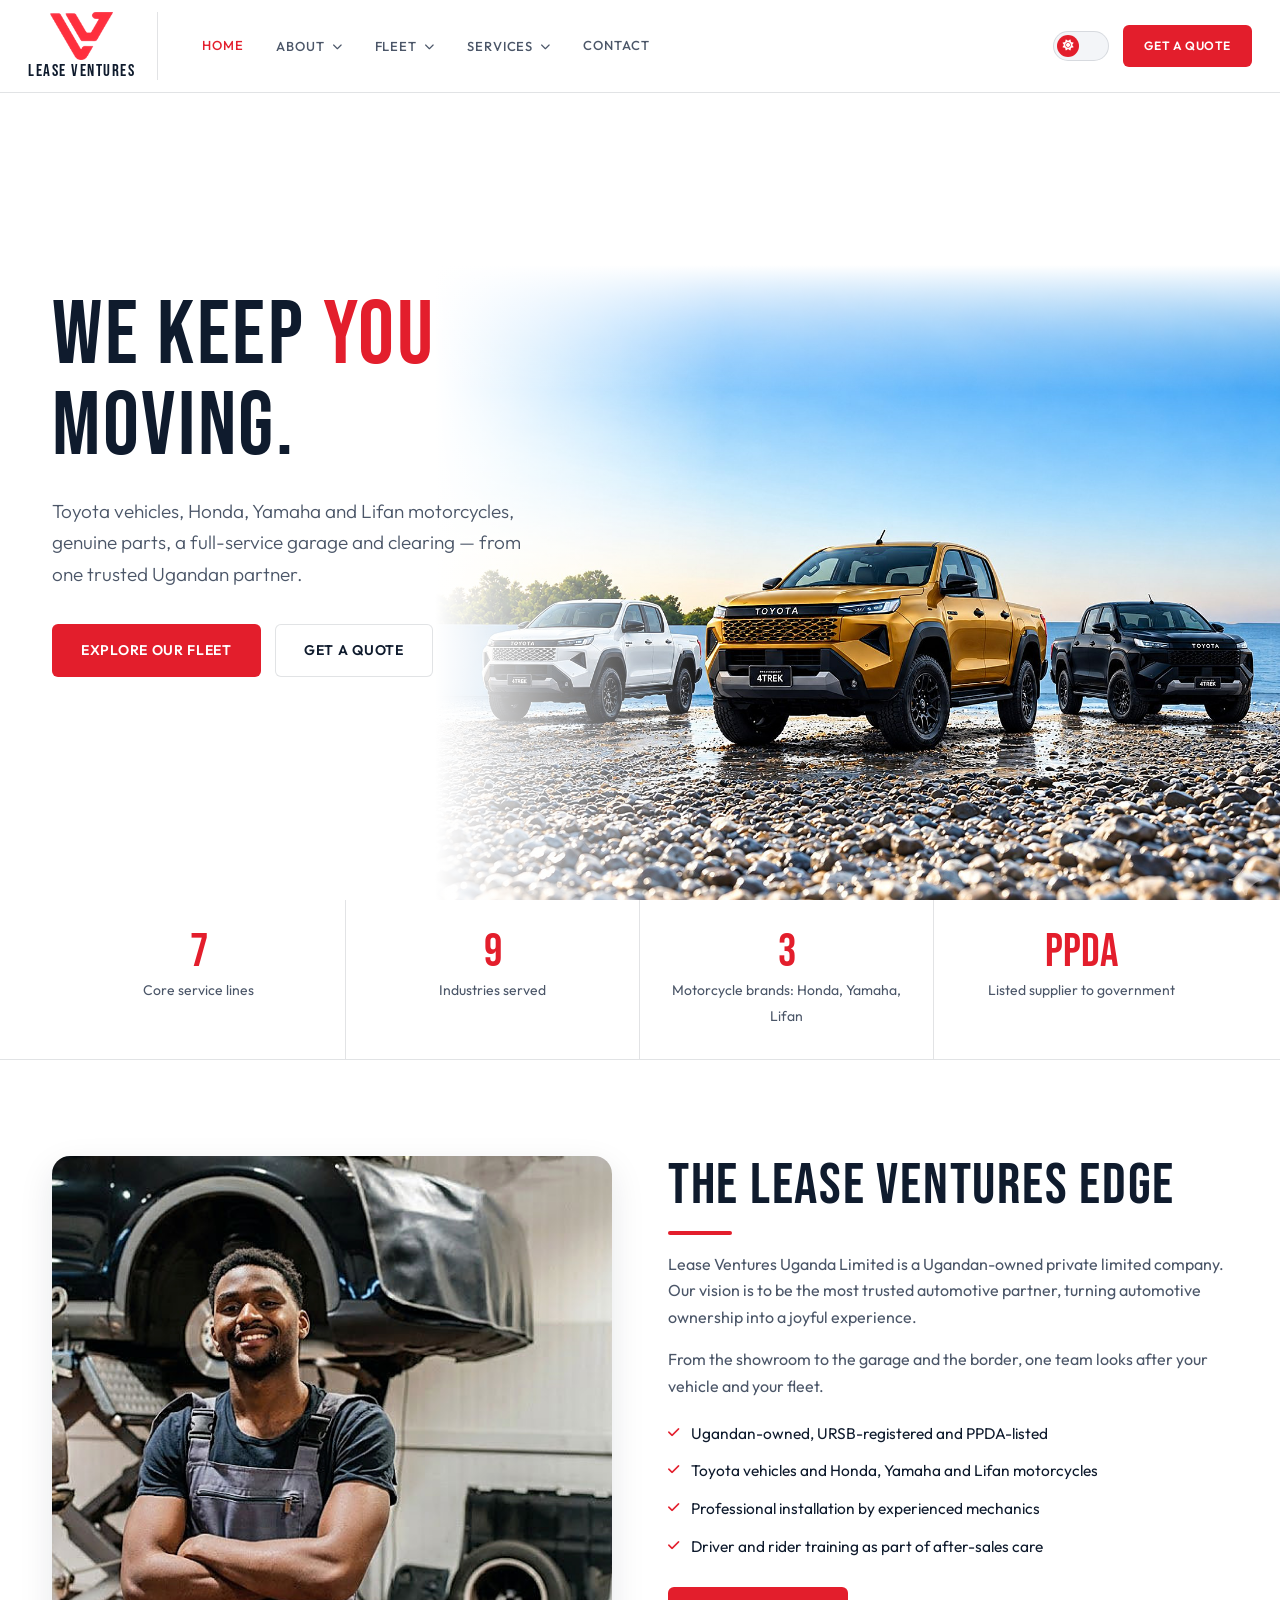
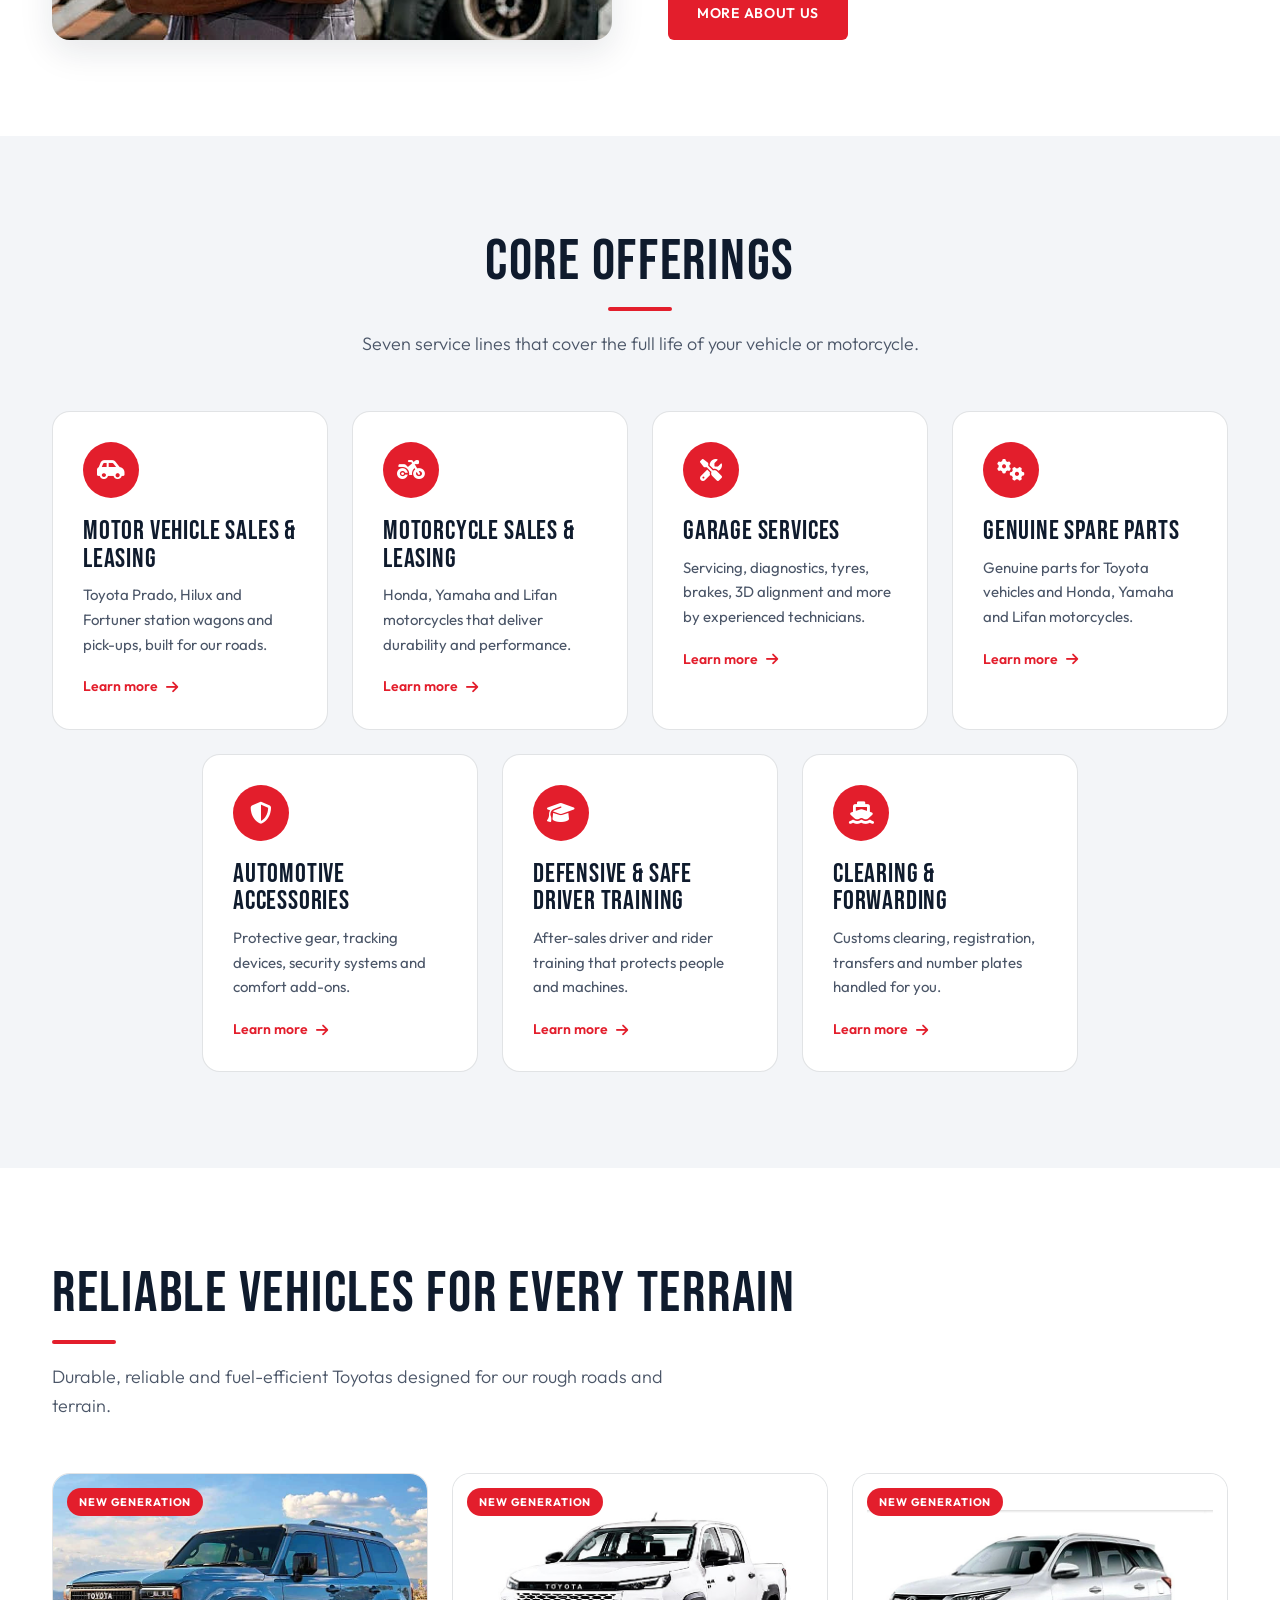
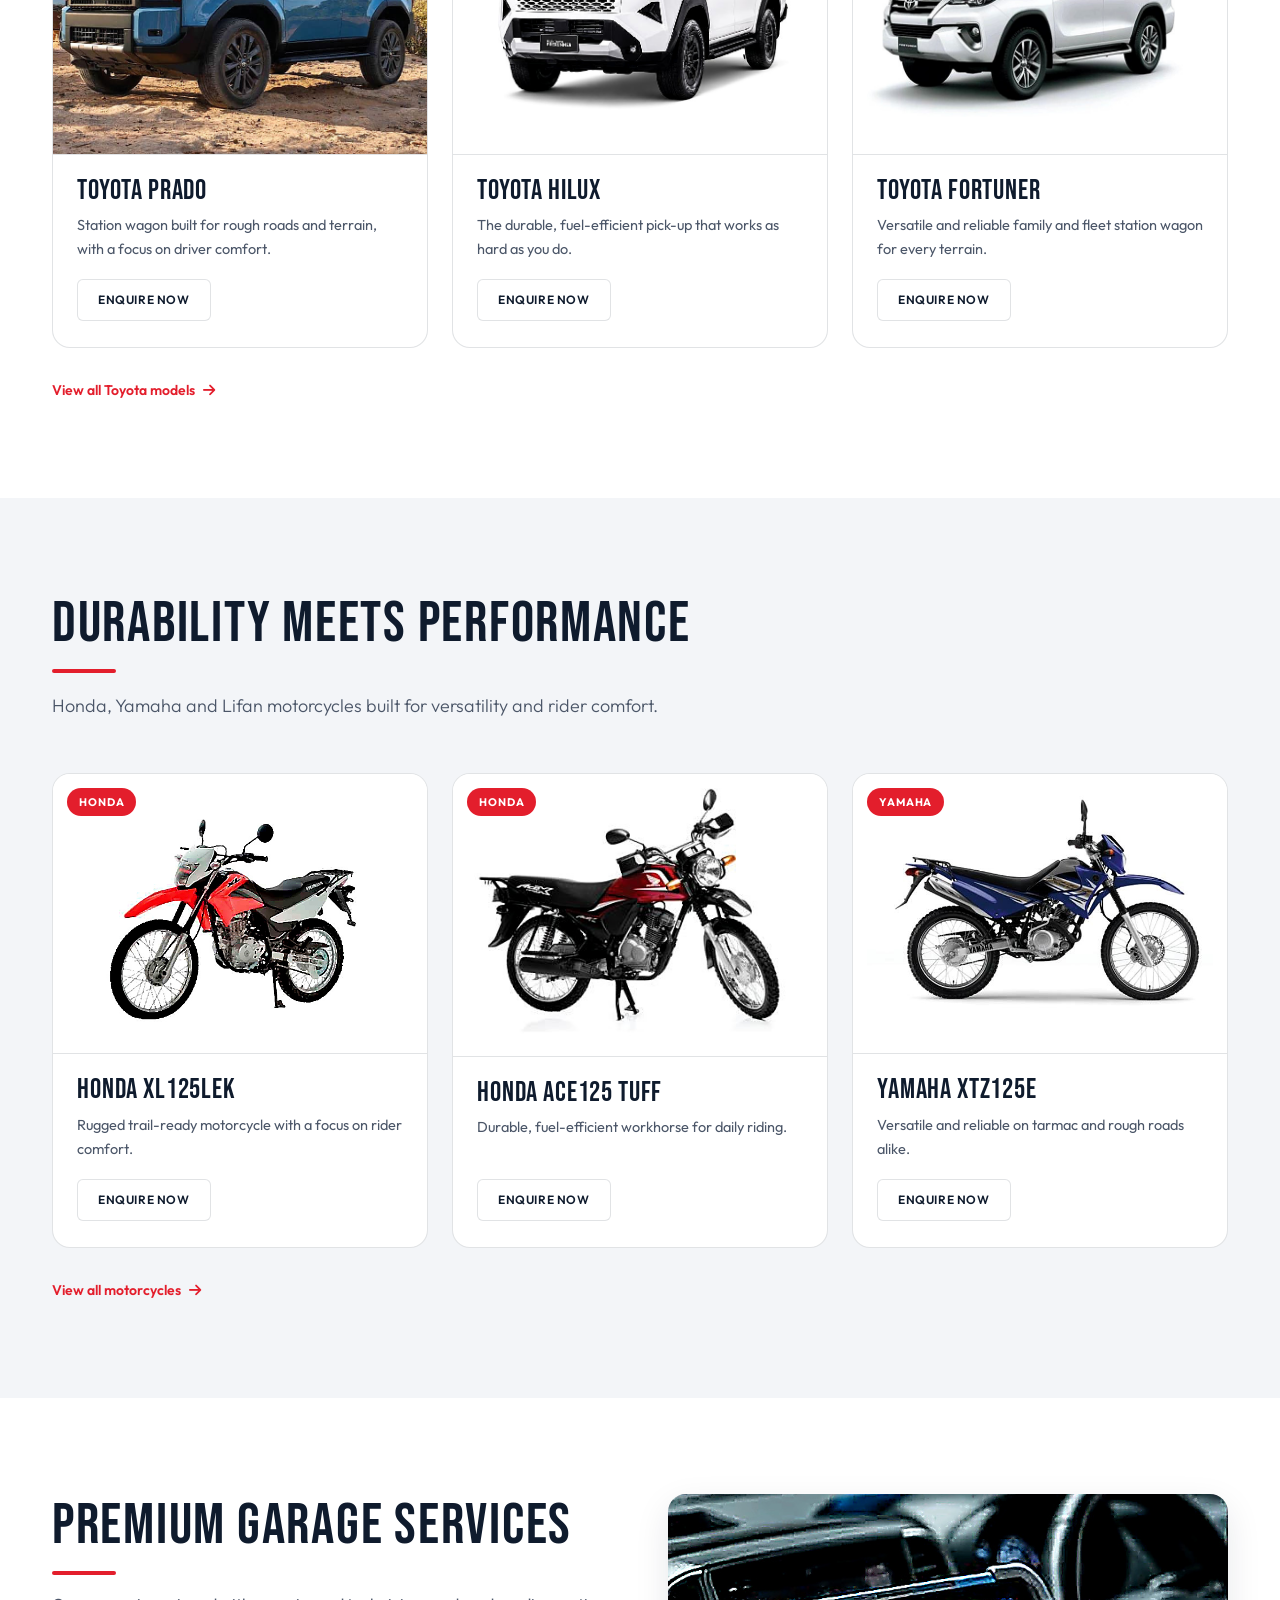
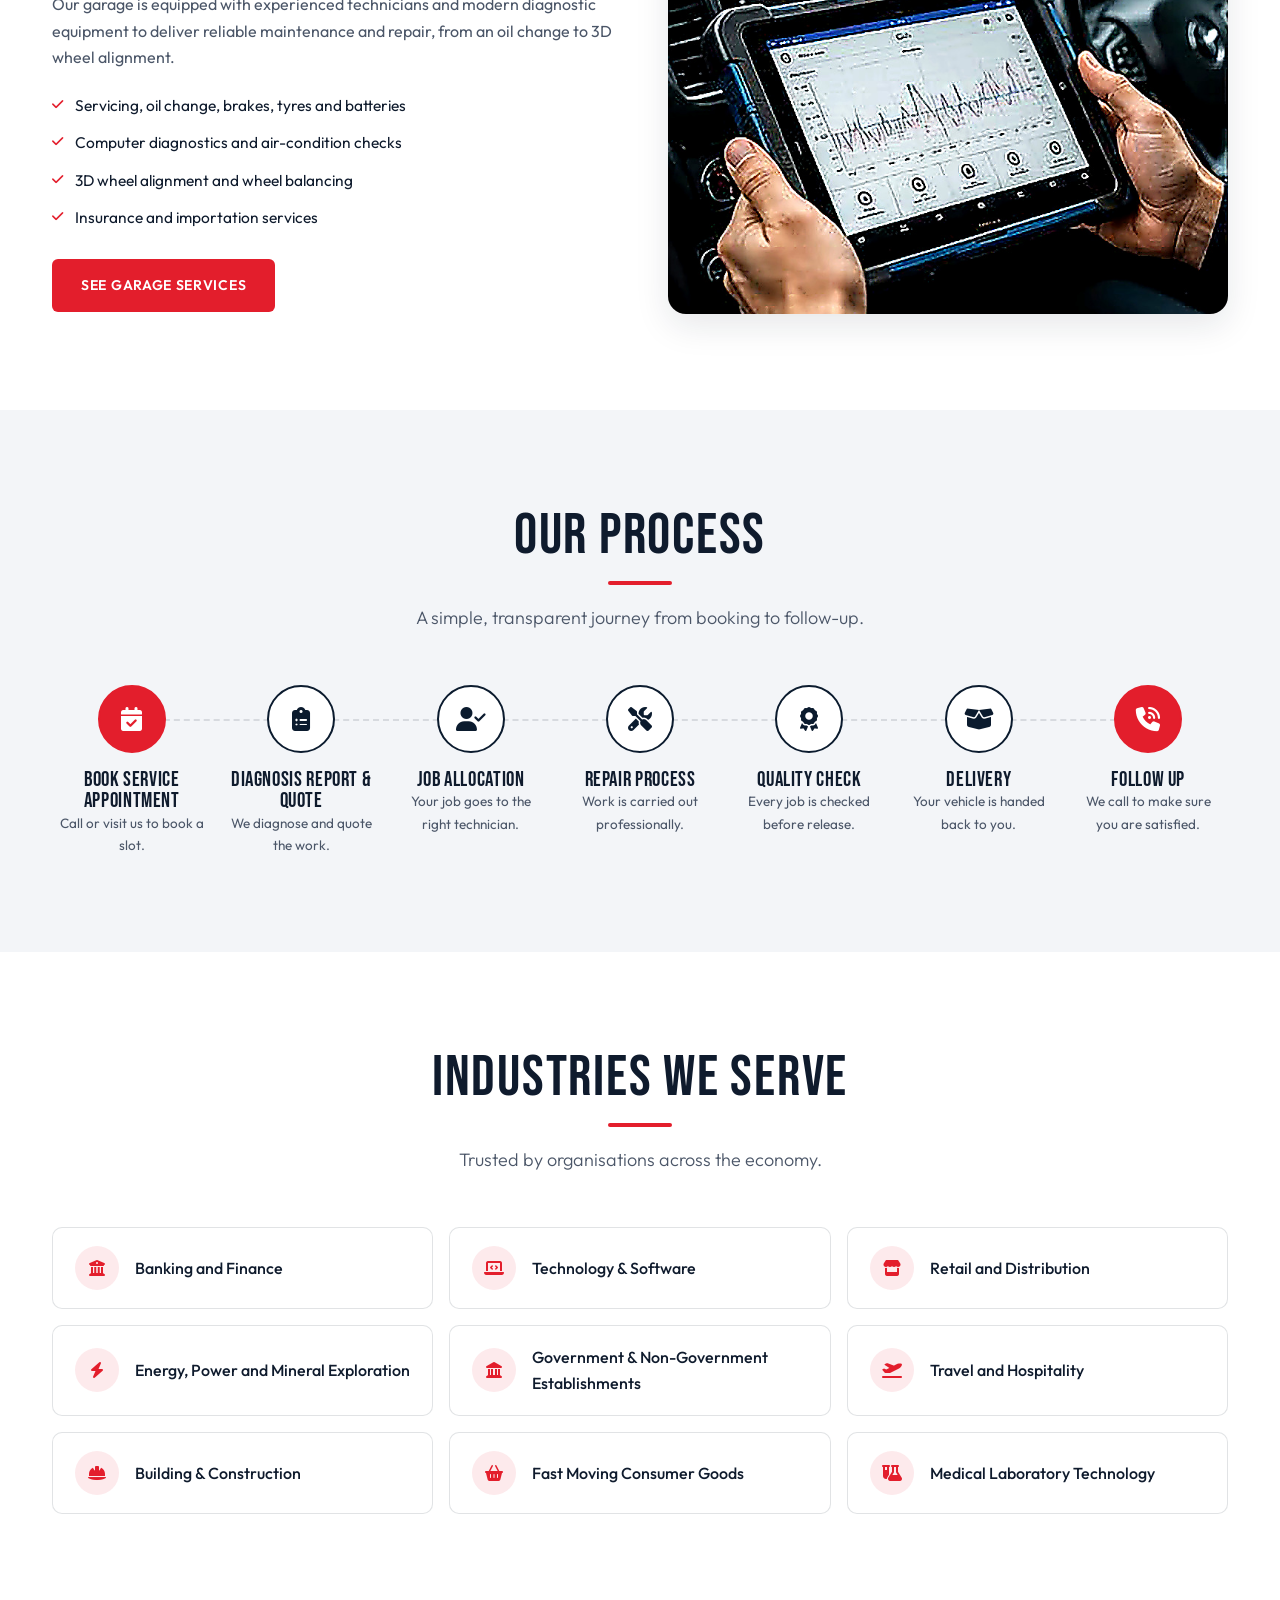
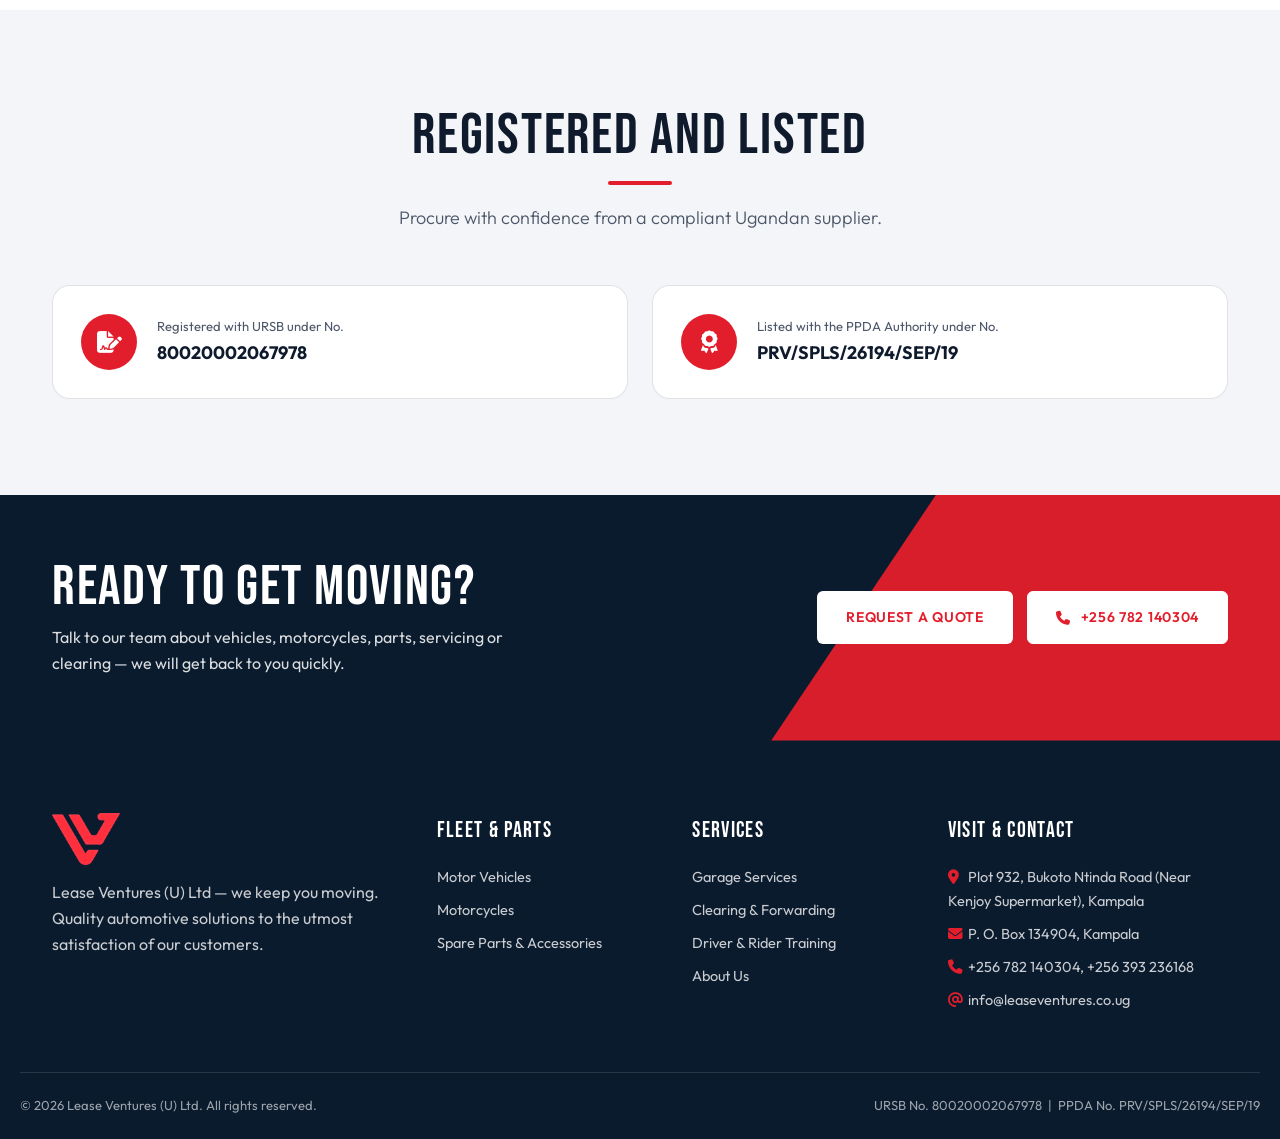
==== index.html @ 77b32c2f "Initial Design Implemented V.1.0" ====
<!DOCTYPE html>
<html lang="en" data-theme="light">
<head>
<meta charset="UTF-8" /><meta name="viewport" content="width=device-width, initial-scale=1.0" />
<title>We Keep You Moving | Lease Ventures (U) Ltd</title>
<meta name="description" content="Lease Ventures (U) Ltd — Toyota vehicles, Honda, Yamaha and Lifan motorcycles, genuine spare parts, garage services, clearing and driver training in Kampala, Uganda." />
<link rel="icon" type="image/png" href="images/favicon.png" />
<script>try{if(localStorage.getItem('lv-theme')==='dark')document.documentElement.setAttribute('data-theme','dark')}catch(e){}</script>
<link rel="preconnect" href="https://fonts.googleapis.com" /><link rel="preconnect" href="https://fonts.gstatic.com" crossorigin />
<link href="https://fonts.googleapis.com/css2?family=Bebas+Neue&family=Outfit:wght@300;400;500;600;700&display=swap" rel="stylesheet" />
<link rel="stylesheet" href="https://cdnjs.cloudflare.com/ajax/libs/font-awesome/6.5.0/css/all.min.css" />
<link rel="stylesheet" href="css/style.css" />
</head>
<body>
<nav class="nav" id="nav" aria-label="Main">
  <div class="nav-inner">
    <a href="index.html" class="nav-brand" aria-label="Lease Ventures home"><img src="images/logo.png" alt="Lease Ventures logo" /><span>Lease Ventures</span></a>
    <ul class="nav-links" id="navLinks"><li><a href="index.html" class="active">Home</a></li><li class="has-dd"><button type="button" aria-haspopup="true" aria-expanded="false">About <i class="fa-solid fa-chevron-down caret"></i></button><div class="dd"><a href="about.html#who"><i class="fa-solid fa-building"></i>Who We Are</a><a href="about.html#vision"><i class="fa-solid fa-bullseye"></i>Vision & Mission</a><a href="about.html#values"><i class="fa-solid fa-gem"></i>Our Values</a><a href="about.html#team"><i class="fa-solid fa-people-group"></i>Our Team</a><a href="about.html#industries"><i class="fa-solid fa-industry"></i>Industries We Serve</a></div></li><li class="has-dd"><button type="button" aria-haspopup="true" aria-expanded="false">Fleet <i class="fa-solid fa-chevron-down caret"></i></button><div class="dd"><a href="vehicles.html"><i class="fa-solid fa-car-side"></i>Motor Vehicles</a><a href="motorcycles.html"><i class="fa-solid fa-motorcycle"></i>Motorcycles</a></div></li><li class="has-dd"><button type="button" aria-haspopup="true" aria-expanded="false">Services <i class="fa-solid fa-chevron-down caret"></i></button><div class="dd"><a href="services.html"><i class="fa-solid fa-list-check"></i>All Services</a><a href="garage.html"><i class="fa-solid fa-screwdriver-wrench"></i>Garage Services</a><a href="parts-accessories.html"><i class="fa-solid fa-gears"></i>Spare Parts & Accessories</a><a href="clearing-forwarding.html"><i class="fa-solid fa-ship"></i>Clearing & Forwarding</a><a href="driver-training.html"><i class="fa-solid fa-graduation-cap"></i>Driver & Rider Training</a></div></li><li><a href="contact.html">Contact</a></li></ul>
    <div class="nav-right">
      <button class="theme-toggle" id="themeToggle" type="button" aria-label="Switch to dark mode"><span class="knob"><i class="fa-solid fa-sun ico-sun"></i><i class="fa-solid fa-moon ico-moon"></i></span></button>
      <a href="contact.html" class="btn btn-primary btn-sm">Get a Quote</a>
    </div>
    <button class="hamburger" id="burger" type="button" aria-label="Menu" aria-expanded="false"><span></span><span></span><span></span></button>
  </div>
</nav>
<section class="hero" id="home"><div class="hero-bg" role="img" aria-label="Toyota Hilux 4Trek pick-ups"></div>
  <div class="container"><div class="hero-text"><h1>We keep <em>you</em> moving.</h1>
  <p>Toyota vehicles, Honda, Yamaha and Lifan motorcycles, genuine parts, a full-service garage and clearing — from one trusted Ugandan partner.</p>
  <div class="hero-actions"><a href="vehicles.html" class="btn btn-primary">Explore Our Fleet</a><a href="contact.html" class="btn btn-outline">Get a Quote</a></div></div></div></section>
<section class="stats"><div class="container stats-row">
  <div class="stat"><b>7</b><span>Core service lines</span></div><div class="stat"><b>9</b><span>Industries served</span></div>
  <div class="stat"><b>3</b><span>Motorcycle brands: Honda, Yamaha, Lifan</span></div><div class="stat"><b>PPDA</b><span>Listed supplier to government</span></div></div></section>

<section class="section" id="about"><div class="container">
<div class="split reveal "><div class="split-media"><img src="images/mechanic.jpg" alt="Lease Ventures technician in the garage" loading="lazy" /></div>
  <div class="split-body"><h2 class="section-title">The Lease Ventures Edge</h2><p>Lease Ventures Uganda Limited is a Ugandan-owned private limited company. Our vision is to be the most trusted automotive partner, turning automotive ownership into a joyful experience.</p><p>From the showroom to the garage and the border, one team looks after your vehicle and your fleet.</p><ul class="ticks"><li><i class="fa-solid fa-check"></i><span>Ugandan-owned, URSB-registered and PPDA-listed</span></li><li><i class="fa-solid fa-check"></i><span>Toyota vehicles and Honda, Yamaha and Lifan motorcycles</span></li><li><i class="fa-solid fa-check"></i><span>Professional installation by experienced mechanics</span></li><li><i class="fa-solid fa-check"></i><span>Driver and rider training as part of after-sales care</span></li></ul><a href="about.html" class="btn btn-primary">More About Us</a></div></div>
</div></section>

<section class="section alt" id="offerings"><div class="container"><div class="section-head center"><h2 class="section-title">Core Offerings</h2><p class="lead">Seven service lines that cover the full life of your vehicle or motorcycle.</p></div>
<div class="offer-grid"><div class="card reveal"><div class="ico"><i class="fa-solid fa-car-side"></i></div><h3>Motor Vehicle Sales & Leasing</h3><p>Toyota Prado, Hilux and Fortuner station wagons and pick-ups, built for our roads.</p><a href="vehicles.html" class="link-arrow">Learn more <i class="fa-solid fa-arrow-right"></i></a></div><div class="card reveal"><div class="ico"><i class="fa-solid fa-motorcycle"></i></div><h3>Motorcycle Sales & Leasing</h3><p>Honda, Yamaha and Lifan motorcycles that deliver durability and performance.</p><a href="motorcycles.html" class="link-arrow">Learn more <i class="fa-solid fa-arrow-right"></i></a></div><div class="card reveal"><div class="ico"><i class="fa-solid fa-screwdriver-wrench"></i></div><h3>Garage Services</h3><p>Servicing, diagnostics, tyres, brakes, 3D alignment and more by experienced technicians.</p><a href="garage.html" class="link-arrow">Learn more <i class="fa-solid fa-arrow-right"></i></a></div><div class="card reveal"><div class="ico"><i class="fa-solid fa-gears"></i></div><h3>Genuine Spare Parts</h3><p>Genuine parts for Toyota vehicles and Honda, Yamaha and Lifan motorcycles.</p><a href="parts-accessories.html" class="link-arrow">Learn more <i class="fa-solid fa-arrow-right"></i></a></div><div class="card reveal"><div class="ico"><i class="fa-solid fa-shield-halved"></i></div><h3>Automotive Accessories</h3><p>Protective gear, tracking devices, security systems and comfort add-ons.</p><a href="parts-accessories.html#accessories" class="link-arrow">Learn more <i class="fa-solid fa-arrow-right"></i></a></div><div class="card reveal"><div class="ico"><i class="fa-solid fa-graduation-cap"></i></div><h3>Defensive & Safe Driver Training</h3><p>After-sales driver and rider training that protects people and machines.</p><a href="driver-training.html" class="link-arrow">Learn more <i class="fa-solid fa-arrow-right"></i></a></div><div class="card reveal"><div class="ico"><i class="fa-solid fa-ship"></i></div><h3>Clearing & Forwarding</h3><p>Customs clearing, registration, transfers and number plates handled for you.</p><a href="clearing-forwarding.html" class="link-arrow">Learn more <i class="fa-solid fa-arrow-right"></i></a></div></div></div></section>

<section class="section" id="fleet"><div class="container"><div class="section-head"><h2 class="section-title">Reliable Vehicles for Every Terrain</h2><p class="lead">Durable, reliable and fuel-efficient Toyotas designed for our rough roads and terrain.</p></div>
<div class="grid g3"><article class="product reveal" data-cat="x"><div class="product-img cover"><img src="images/prado-new.jpg" alt="Toyota Prado" loading="lazy" /><span class="tag">New Generation</span></div>
  <div class="product-body"><h3>Toyota Prado</h3><p>Station wagon built for rough roads and terrain, with a focus on driver comfort.</p><a class="btn btn-outline btn-sm" href="contact.html?interest=Motor%20Vehicle%20Sales%20&%20Leasing">Enquire now</a></div></article><article class="product reveal" data-cat="x"><div class="product-img"><img src="images/hilux-new.jpg" alt="Toyota Hilux" loading="lazy" /><span class="tag">New Generation</span></div>
  <div class="product-body"><h3>Toyota Hilux</h3><p>The durable, fuel-efficient pick-up that works as hard as you do.</p><a class="btn btn-outline btn-sm" href="contact.html?interest=Motor%20Vehicle%20Sales%20&%20Leasing">Enquire now</a></div></article><article class="product reveal" data-cat="x"><div class="product-img"><img src="images/fortuner-new.jpg" alt="Toyota Fortuner" loading="lazy" /><span class="tag">New Generation</span></div>
  <div class="product-body"><h3>Toyota Fortuner</h3><p>Versatile and reliable family and fleet station wagon for every terrain.</p><a class="btn btn-outline btn-sm" href="contact.html?interest=Motor%20Vehicle%20Sales%20&%20Leasing">Enquire now</a></div></article></div><p style="margin-top:28px"><a href="vehicles.html" class="link-arrow">View all Toyota models <i class="fa-solid fa-arrow-right"></i></a></p></div></section>

<section class="section alt" id="bikes"><div class="container"><div class="section-head"><h2 class="section-title">Durability Meets Performance</h2><p class="lead">Honda, Yamaha and Lifan motorcycles built for versatility and rider comfort.</p></div>
<div class="grid g3"><article class="product reveal" data-cat="x"><div class="product-img"><img src="images/honda-xl125lek.jpg" alt="Honda XL125LEK" loading="lazy" /><span class="tag">Honda</span></div>
  <div class="product-body"><h3>Honda XL125LEK</h3><p>Rugged trail-ready motorcycle with a focus on rider comfort.</p><a class="btn btn-outline btn-sm" href="contact.html?interest=Motorcycle%20Sales%20&%20Leasing">Enquire now</a></div></article><article class="product reveal" data-cat="x"><div class="product-img"><img src="images/honda-ace125-tuff.jpg" alt="Honda ACE125 TUFF" loading="lazy" /><span class="tag">Honda</span></div>
  <div class="product-body"><h3>Honda ACE125 TUFF</h3><p>Durable, fuel-efficient workhorse for daily riding.</p><a class="btn btn-outline btn-sm" href="contact.html?interest=Motorcycle%20Sales%20&%20Leasing">Enquire now</a></div></article><article class="product reveal" data-cat="x"><div class="product-img"><img src="images/yamaha-xtz125e.jpg" alt="Yamaha XTZ125E" loading="lazy" /><span class="tag">Yamaha</span></div>
  <div class="product-body"><h3>Yamaha XTZ125E</h3><p>Versatile and reliable on tarmac and rough roads alike.</p><a class="btn btn-outline btn-sm" href="contact.html?interest=Motorcycle%20Sales%20&%20Leasing">Enquire now</a></div></article></div><p style="margin-top:28px"><a href="motorcycles.html" class="link-arrow">View all motorcycles <i class="fa-solid fa-arrow-right"></i></a></p></div></section>

<section class="section" id="garage"><div class="container">
<div class="split rev reveal "><div class="split-media"><img src="images/garage-diagnostics.jpg" alt="Technician using a diagnostic tablet" loading="lazy" /></div>
  <div class="split-body"><h2 class="section-title">Premium Garage Services</h2><p>Our garage is equipped with experienced technicians and modern diagnostic equipment to deliver reliable maintenance and repair, from an oil change to 3D wheel alignment.</p><ul class="ticks"><li><i class="fa-solid fa-check"></i><span>Servicing, oil change, brakes, tyres and batteries</span></li><li><i class="fa-solid fa-check"></i><span>Computer diagnostics and air-condition checks</span></li><li><i class="fa-solid fa-check"></i><span>3D wheel alignment and wheel balancing</span></li><li><i class="fa-solid fa-check"></i><span>Insurance and importation services</span></li></ul><a href="garage.html" class="btn btn-primary">See Garage Services</a></div></div>
</div></section>

<section class="section alt" id="process"><div class="container"><div class="section-head center"><h2 class="section-title">Our Process</h2><p class="lead">A simple, transparent journey from booking to follow-up.</p></div><div class="steps"><div class="step reveal"><div class="ico"><i class="fa-solid fa-calendar-check"></i></div><h3>Book Service Appointment</h3><p>Call or visit us to book a slot.</p></div><div class="step reveal"><div class="ico"><i class="fa-solid fa-clipboard-list"></i></div><h3>Diagnosis Report & Quote</h3><p>We diagnose and quote the work.</p></div><div class="step reveal"><div class="ico"><i class="fa-solid fa-user-check"></i></div><h3>Job Allocation</h3><p>Your job goes to the right technician.</p></div><div class="step reveal"><div class="ico"><i class="fa-solid fa-screwdriver-wrench"></i></div><h3>Repair Process</h3><p>Work is carried out professionally.</p></div><div class="step reveal"><div class="ico"><i class="fa-solid fa-award"></i></div><h3>Quality Check</h3><p>Every job is checked before release.</p></div><div class="step reveal"><div class="ico"><i class="fa-solid fa-box-open"></i></div><h3>Delivery</h3><p>Your vehicle is handed back to you.</p></div><div class="step reveal"><div class="ico"><i class="fa-solid fa-phone-volume"></i></div><h3>Follow Up</h3><p>We call to make sure you are satisfied.</p></div></div></div></section>

<section class="section" id="industries"><div class="container"><div class="section-head center"><h2 class="section-title">Industries We Serve</h2><p class="lead">Trusted by organisations across the economy.</p></div><div class="chips"><div class="chip reveal"><i class="fa-solid fa-building-columns"></i><span>Banking and Finance</span></div><div class="chip reveal"><i class="fa-solid fa-laptop-code"></i><span>Technology & Software</span></div><div class="chip reveal"><i class="fa-solid fa-store"></i><span>Retail and Distribution</span></div><div class="chip reveal"><i class="fa-solid fa-bolt"></i><span>Energy, Power and Mineral Exploration</span></div><div class="chip reveal"><i class="fa-solid fa-landmark"></i><span>Government & Non-Government Establishments</span></div><div class="chip reveal"><i class="fa-solid fa-plane-departure"></i><span>Travel and Hospitality</span></div><div class="chip reveal"><i class="fa-solid fa-helmet-safety"></i><span>Building & Construction</span></div><div class="chip reveal"><i class="fa-solid fa-basket-shopping"></i><span>Fast Moving Consumer Goods</span></div><div class="chip reveal"><i class="fa-solid fa-flask-vial"></i><span>Medical Laboratory Technology</span></div></div></div></section>

<section class="section alt" id="credentials"><div class="container"><div class="section-head center"><h2 class="section-title">Registered and Listed</h2><p class="lead">Procure with confidence from a compliant Ugandan supplier.</p></div><div class="creds">
  <div class="cred reveal"><div class="ico"><i class="fa-solid fa-file-signature"></i></div><div><small>Registered with URSB under No.</small><b>80020002067978</b></div></div>
  <div class="cred reveal"><div class="ico"><i class="fa-solid fa-award"></i></div><div><small>Listed with the PPDA Authority under No.</small><b>PRV/SPLS/26194/SEP/19</b></div></div></div></div></section>
<section class="cta"><div class="container"><div><h2>Ready to get moving?</h2><p>Talk to our team about vehicles, motorcycles, parts, servicing or clearing — we will get back to you quickly.</p></div>
  <div class="cta-actions"><a href="contact.html" class="btn btn-primary">Request a Quote</a><a href="tel:+256782140304" class="btn btn-ghost btn-outline"><i class="fa-solid fa-phone"></i>+256 782 140304</a></div></div></section>
<footer class="footer">
  <div class="container footer-grid">
    <div class="footer-brand"><img src="images/logo.png" alt="Lease Ventures logo" />
      <p>Lease Ventures (U) Ltd — we keep you moving. Quality automotive solutions to the utmost satisfaction of our customers.</p></div>
    <div><h4>Fleet &amp; Parts</h4><ul>
      <li><a href="vehicles.html">Motor Vehicles</a></li><li><a href="motorcycles.html">Motorcycles</a></li>
      <li><a href="parts-accessories.html">Spare Parts &amp; Accessories</a></li></ul></div>
    <div><h4>Services</h4><ul>
      <li><a href="garage.html">Garage Services</a></li><li><a href="clearing-forwarding.html">Clearing &amp; Forwarding</a></li>
      <li><a href="driver-training.html">Driver &amp; Rider Training</a></li><li><a href="about.html">About Us</a></li></ul></div>
    <div><h4>Visit &amp; Contact</h4><ul>
      <li><i class="fa-solid fa-location-dot"></i>Plot 932, Bukoto Ntinda Road (Near Kenjoy Supermarket), Kampala</li>
      <li><i class="fa-solid fa-envelope"></i>P. O. Box 134904, Kampala</li>
      <li><i class="fa-solid fa-phone"></i><a href="tel:+256782140304">+256 782 140304</a>, <a href="tel:+256393236168">+256 393 236168</a></li>
      <li><i class="fa-solid fa-at"></i><a href="mailto:info@leaseventures.co.ug">info@leaseventures.co.ug</a></li></ul></div>
  </div>
  <div class="container footer-bottom"><span>&copy; <span id="year">2026</span> Lease Ventures (U) Ltd. All rights reserved.</span>
    <span>URSB No. 80020002067978 &nbsp;|&nbsp; PPDA No. PRV/SPLS/26194/SEP/19</span></div>
</footer>
<script src="js/main.js"></script>
</body>
</html>
---- css/style.css ----
/* ==========================================================
   LEASE VENTURES (U) LTD — SHARED STYLES
   Light is the default; dark is <html data-theme="dark">.
   ========================================================== */
:root {
  --red: #E31E2C; --red-deep: #B8101D; --red-soft: rgba(227, 30, 44, .09);
  --navy: #0B1B2E;
  --font-display: 'Bebas Neue', Impact, sans-serif;
  --font-body: 'Outfit', system-ui, sans-serif;
  --nav-h: 92px; --r: 10px; --r-lg: 18px; --ease: .3s cubic-bezier(.4, 0, .2, 1);
  --bg: #FFFFFF; --bg-2: #F3F5F8; --card: #FFFFFF; --text: #0F1B2D;
  --muted: #4B5668; --line: rgba(15, 27, 45, .12); --shadow: 0 12px 34px rgba(15, 27, 45, .10);
  --nav-bg: rgba(255, 255, 255, .96); --hero-fade: 255, 255, 255; color-scheme: light;
}
html[data-theme="dark"] {
  --bg: #08111F; --bg-2: #0C1829; --card: #12203A; --text: #F1F4F9;
  --muted: rgba(241, 244, 249, .72); --line: rgba(255, 255, 255, .11); --shadow: 0 12px 34px rgba(0, 0, 0, .45);
  --nav-bg: rgba(8, 17, 31, .95); --red-soft: rgba(227, 30, 44, .16); --hero-fade: 8, 17, 31; color-scheme: dark;
}
*, *::before, *::after { box-sizing: border-box; margin: 0; padding: 0; }
html { scroll-behavior: smooth; scroll-padding-top: calc(var(--nav-h) + 12px); }
body { font-family: var(--font-body); background: var(--bg); color: var(--text); line-height: 1.65; overflow-x: hidden; transition: background .3s, color .3s; }
img { max-width: 100%; display: block; }
a { color: inherit; text-decoration: none; }
ul { list-style: none; }
button { font-family: inherit; cursor: pointer; border: 0; background: none; color: inherit; }
:focus-visible { outline: 2px solid var(--red); outline-offset: 3px; }
.container { max-width: 1240px; margin: 0 auto; padding: 0 32px; }
.sr-only { position: absolute; width: 1px; height: 1px; overflow: hidden; clip: rect(0 0 0 0); }

/* ---------- type ---------- */
h1, h2, h3 { font-family: var(--font-display); font-weight: 400; letter-spacing: .03em; line-height: 1.02; }
.section-title { font-size: clamp(36px, 4.6vw, 58px); }
.section-title::after { content: ''; display: block; width: 64px; height: 4px; background: var(--red); margin-top: 16px; border-radius: 2px; }
.center .section-title::after { margin-inline: auto; }
.lead { font-size: 18px; color: var(--muted); max-width: 640px; margin-top: 18px; font-weight: 300; }
.center { text-align: center; } .center .lead { margin-inline: auto; }
.red { color: var(--red); }

/* ---------- buttons ---------- */
.btn { display: inline-flex; align-items: center; gap: 10px; padding: 14px 28px; border-radius: 6px; font-weight: 600; font-size: 14px; letter-spacing: .05em; text-transform: uppercase; transition: var(--ease); border: 1px solid transparent; }
.btn-primary { background: var(--red); color: #fff; }
.btn-primary:hover { background: var(--red-deep); transform: translateY(-2px); box-shadow: 0 12px 28px rgba(227, 30, 44, .32); }
.btn-outline { border-color: var(--line); color: var(--text); background: var(--card); }
.btn-outline:hover { border-color: var(--red); color: var(--red); transform: translateY(-2px); }
.btn-sm { padding: 10px 20px; font-size: 12px; }
.link-arrow { color: var(--red); font-weight: 600; font-size: 14px; display: inline-flex; gap: 8px; align-items: center; }
.link-arrow i { transition: transform var(--ease); } .link-arrow:hover i { transform: translateX(4px); }

/* ---------- navbar ---------- */
.nav { position: fixed; inset: 0 0 auto 0; z-index: 1000; background: var(--nav-bg); backdrop-filter: blur(16px); border-bottom: 1px solid var(--line); transition: box-shadow var(--ease); }
.nav.scrolled { box-shadow: 0 6px 26px rgba(15, 27, 45, .10); }
.nav-inner { max-width: 1680px; margin: 0 auto; padding: 0 28px; height: var(--nav-h); display: flex; align-items: center; gap: 22px; }
.nav-brand { display: flex; flex-direction: column; align-items: center; justify-content: center; gap: 3px; flex-shrink: 0; padding-right: 22px; border-right: 1px solid var(--line); }
.nav-brand img { height: 48px; width: auto; }
.nav-brand span { font-family: var(--font-display); font-size: 17px; line-height: 1; letter-spacing: .09em; white-space: nowrap; }
.nav-links { display: flex; align-items: center; gap: 4px; margin: 0 auto 0 8px; }
.nav-links > li { position: relative; }
.nav-links > li > a, .nav-links > li > button { display: flex; align-items: center; gap: 7px; padding: 10px 14px; font-size: 13px; font-weight: 500; letter-spacing: .07em; text-transform: uppercase; color: var(--muted); border-radius: 6px; transition: var(--ease); }
.nav-links > li > a:hover, .nav-links > li > button:hover, .nav-links > li:focus-within > button, .nav-links > li > a.active, .nav-links > li > button.active { color: var(--red); }
.nav-links .caret { font-size: 10px; transition: transform var(--ease); }
.dd { position: absolute; top: calc(100% + 6px); left: 0; min-width: 268px; background: var(--card); border: 1px solid var(--line); border-radius: var(--r); box-shadow: var(--shadow); padding: 8px; opacity: 0; visibility: hidden; transform: translateY(8px); transition: var(--ease); z-index: 5; }
.has-dd::after { content: ''; position: absolute; left: 0; right: 0; top: 100%; height: 10px; }
.has-dd:hover > .dd, .has-dd:focus-within > .dd, .has-dd.open > .dd { opacity: 1; visibility: visible; transform: none; }
.has-dd:hover .caret, .has-dd.open .caret { transform: rotate(180deg); }
.dd a { display: flex; align-items: center; gap: 12px; padding: 11px 14px; border-radius: 8px; font-size: 14px; font-weight: 500; color: var(--text); }
.dd a i { width: 18px; text-align: center; color: var(--red); font-size: 14px; }
.dd a:hover { background: var(--red-soft); color: var(--red); }
.nav-right { display: flex; align-items: center; gap: 14px; }
.theme-toggle { position: relative; width: 56px; height: 30px; border-radius: 100px; background: var(--bg-2); border: 1px solid var(--line); flex-shrink: 0; transition: var(--ease); }
.theme-toggle:hover { border-color: var(--red); }
.theme-toggle .knob { position: absolute; top: 3px; left: 3px; width: 22px; height: 22px; border-radius: 50%; background: var(--red); color: #fff; display: flex; align-items: center; justify-content: center; font-size: 11px; transition: transform var(--ease); }
.theme-toggle .ico-moon { display: none; }
html[data-theme="dark"] .theme-toggle .ico-sun { display: none; }
html[data-theme="dark"] .theme-toggle .ico-moon { display: block; }
html[data-theme="dark"] .theme-toggle .knob { transform: translateX(26px); }
.hamburger { display: none; flex-direction: column; gap: 5px; padding: 10px; }
.hamburger span { width: 24px; height: 2px; background: var(--text); border-radius: 2px; transition: var(--ease); }
.hamburger.open span:nth-child(1) { transform: translateY(7px) rotate(45deg); }
.hamburger.open span:nth-child(2) { opacity: 0; }
.hamburger.open span:nth-child(3) { transform: translateY(-7px) rotate(-45deg); }

/* ---------- hero (home) ---------- */
.hero { position: relative; min-height: 100vh; padding-top: var(--nav-h); display: flex; align-items: center; overflow: hidden; }
.hero-bg { position: absolute; right: 0; bottom: 0; width: 66%; aspect-ratio: 1447 / 1087; max-height: 100%; background: url('../images/hero.jpg') center / cover no-repeat; }
html[data-theme="dark"] .hero-bg { background-image: linear-gradient(rgba(0,0,0,.2), rgba(0,0,0,.2)), url('../images/hero.jpg'); }
.hero-bg::before, .hero-bg::after { content: ''; position: absolute; inset: 0; }
.hero-bg::before { background: linear-gradient(90deg, rgb(var(--hero-fade)) 0%, rgba(var(--hero-fade), .6) 14%, rgba(var(--hero-fade), 0) 34%); }
.hero-bg::after { background: linear-gradient(180deg, rgb(var(--hero-fade)) 0%, rgba(var(--hero-fade), 0) 20%); }
.hero .container { position: relative; z-index: 2; width: 100%; }
.hero-text { max-width: 600px; padding: 56px 0 80px; }
.hero h1 { font-size: clamp(52px, 7vw, 100px); }
.hero h1 em { font-style: normal; color: var(--red); }
.hero p { font-size: 19px; color: var(--muted); max-width: 500px; margin: 22px 0 34px; font-weight: 300; }
.hero-actions { display: flex; flex-wrap: wrap; gap: 14px; }

.stats { background: var(--bg); border-bottom: 1px solid var(--line); }
.stats-row { display: grid; grid-template-columns: repeat(4, 1fr); }
.stat { padding: 30px 20px; text-align: center; border-right: 1px solid var(--line); }
.stat:last-child { border-right: 0; }
.stat b { display: block; font-family: var(--font-display); font-size: 46px; font-weight: 400; color: var(--red); line-height: 1; }
.stat span { font-size: 14px; color: var(--muted); }

/* ---------- page hero (inner pages) ---------- */
.page-hero { position: relative; padding: calc(var(--nav-h) + 72px) 0 72px; overflow: hidden; background: var(--bg-2); }
.page-hero-img { position: absolute; inset: 0; background-size: cover; background-position: center; }
.page-hero::before { content: ''; position: absolute; inset: 0; z-index: 1; background: linear-gradient(90deg, rgba(var(--hero-fade), .97) 0%, rgba(var(--hero-fade), .9) 52%, rgba(var(--hero-fade), 0) 86%); }
.page-hero .container { position: relative; z-index: 2; }
.page-hero h1 { font-size: clamp(44px, 6vw, 78px); }
.page-hero p { color: var(--muted); font-size: 18px; max-width: 580px; margin-top: 16px; font-weight: 300; }
.crumbs { font-size: 13px; color: var(--muted); margin-bottom: 14px; }
.crumbs a:hover { color: var(--red); } .crumbs i { margin: 0 8px; font-size: 9px; }

/* ---------- sections ---------- */
.section { padding: 96px 0; } .section.alt { background: var(--bg-2); }
.section-head { margin-bottom: 52px; }
.grid { display: grid; gap: 24px; }
.g2 { grid-template-columns: repeat(2, 1fr); } .g3 { grid-template-columns: repeat(3, 1fr); } .g4 { grid-template-columns: repeat(4, 1fr); }
.card { background: var(--card); border: 1px solid var(--line); border-radius: var(--r-lg); padding: 30px; transition: var(--ease); }
.card:hover { border-color: rgba(227, 30, 44, .5); transform: translateY(-4px); box-shadow: var(--shadow); }
.ico { width: 56px; height: 56px; border-radius: 50%; background: var(--red); color: #fff; display: flex; align-items: center; justify-content: center; font-size: 22px; margin-bottom: 20px; }
.card h3 { font-size: 27px; margin-bottom: 10px; } .card p { color: var(--muted); font-size: 15px; }
.card .link-arrow { margin-top: 18px; }

/* image + text: both sides share the same height and start line */
.split { display: grid; grid-template-columns: 1fr 1fr; gap: 56px; align-items: stretch; }
.split.rev .split-media { order: 2; }
.split-media { position: relative; border-radius: var(--r-lg); overflow: hidden; min-height: 420px; box-shadow: var(--shadow); }
.split-media img { position: absolute; inset: 0; width: 100%; height: 100%; object-fit: cover; }
.split-body { display: flex; flex-direction: column; justify-content: center; }
.split-body p { color: var(--muted); margin-top: 16px; }
.split-body .btn { align-self: flex-start; margin-top: 28px; }
.ticks { margin-top: 22px; display: grid; gap: 12px; }
.ticks li { display: flex; gap: 12px; align-items: flex-start; font-size: 15.5px; }
.ticks li i { color: var(--red); margin-top: 5px; font-size: 13px; }
.badge { position: absolute; left: 20px; bottom: 20px; background: var(--red); color: #fff; padding: 12px 18px; border-radius: 8px; font-weight: 600; font-size: 14px; max-width: 80%; }

/* ---------- offerings ---------- */
.offer-grid { display: flex; flex-wrap: wrap; justify-content: center; gap: 24px; }
.offer-grid .card { flex: 1 1 calc(25% - 24px); min-width: 240px; max-width: calc(25% - 18px); }

/* ---------- products ---------- */
.filters { display: flex; flex-wrap: wrap; gap: 10px; margin-bottom: 36px; }
.filter-btn { padding: 10px 22px; border-radius: 100px; border: 1px solid var(--line); background: var(--card); font-size: 13px; font-weight: 600; letter-spacing: .05em; text-transform: uppercase; transition: var(--ease); }
.filter-btn:hover { border-color: var(--red); color: var(--red); }
.filter-btn.active { background: var(--red); border-color: var(--red); color: #fff; }
.product { background: var(--card); border: 1px solid var(--line); border-radius: var(--r-lg); overflow: hidden; display: flex; flex-direction: column; transition: var(--ease); }
.product:hover { transform: translateY(-4px); box-shadow: var(--shadow); border-color: rgba(227, 30, 44, .5); }
.product.hide { display: none; }
.product-img { position: relative; background: #fff; aspect-ratio: 4 / 3; border-bottom: 1px solid var(--line); }
.product-img img { width: 100%; height: 100%; object-fit: contain; padding: 14px; }
.product-img.cover img { object-fit: cover; padding: 0; }
.tag { position: absolute; top: 14px; left: 14px; background: var(--red); color: #fff; font-size: 11px; font-weight: 700; letter-spacing: .08em; text-transform: uppercase; padding: 5px 12px; border-radius: 100px; }
.tag.dark { background: var(--navy); }
.product-body { padding: 22px 24px 26px; display: flex; flex-direction: column; flex: 1; }
.product-body h3 { font-size: 28px; } .product-body p { color: var(--muted); font-size: 14.5px; margin: 8px 0 18px; flex: 1; }
.product-body .btn { align-self: flex-start; }

/* ---------- values / industries ---------- */
.value { text-align: center; padding: 30px 22px; } .value .ico { margin-inline: auto; } .value h3 { font-size: 24px; }
.chips { display: grid; grid-template-columns: repeat(3, 1fr); gap: 16px; }
.chip { display: flex; align-items: center; gap: 16px; background: var(--card); border: 1px solid var(--line); border-radius: var(--r); padding: 18px 22px; font-weight: 500; transition: var(--ease); }
.chip i { width: 44px; height: 44px; border-radius: 50%; background: var(--red-soft); color: var(--red); display: flex; align-items: center; justify-content: center; flex-shrink: 0; }
.chip:hover { border-color: var(--red); }
.vm { border-left: 4px solid var(--red); }

/* ---------- gallery cards (garage) ---------- */
.shot { background: var(--card); border: 1px solid var(--line); border-radius: var(--r-lg); overflow: hidden; transition: var(--ease); }
.shot:hover { transform: translateY(-4px); box-shadow: var(--shadow); border-color: rgba(227, 30, 44, .5); }
.shot img { width: 100%; aspect-ratio: 16 / 11; object-fit: cover; }
.shot div { padding: 16px 20px; display: flex; align-items: center; gap: 12px; font-weight: 600; font-size: 16px; }
.shot div i { color: var(--red); }

/* ---------- process ---------- */
.steps { display: grid; grid-template-columns: repeat(7, 1fr); gap: 10px; counter-reset: s; position: relative; }
.steps::before { content: ''; position: absolute; top: 34px; left: 7%; right: 7%; border-top: 2px dashed var(--line); }
.step { position: relative; text-align: center; padding: 0 6px; }
.step .ico { margin: 0 auto 16px; width: 68px; height: 68px; font-size: 24px; background: var(--card); color: var(--navy); border: 2px solid var(--navy); position: relative; }
html[data-theme="dark"] .step .ico { color: #fff; border-color: rgba(255, 255, 255, .6); }
.step:first-child .ico, .step:last-child .ico { background: var(--red); border-color: var(--red); color: #fff; }
.step h3 { font-size: 21px; } .step p { font-size: 13.5px; color: var(--muted); }

/* ---------- credentials / CTA ---------- */
.creds { display: grid; grid-template-columns: repeat(2, 1fr); gap: 24px; }
.cred { display: flex; gap: 20px; align-items: center; background: var(--card); border: 1px solid var(--line); border-radius: var(--r-lg); padding: 28px; }
.cred .ico { margin: 0; flex-shrink: 0; }
.cred small { color: var(--muted); font-size: 13px; display: block; } .cred b { font-size: 18px; word-break: break-word; }
.cta { background: var(--navy); color: #fff; position: relative; overflow: hidden; }
.cta::before { content: ''; position: absolute; right: -80px; top: 0; bottom: 0; width: 46%; background: var(--red); clip-path: polygon(28% 0, 100% 0, 100% 100%, 0 100%); opacity: .95; }
.cta .container { position: relative; z-index: 1; display: flex; justify-content: space-between; align-items: center; gap: 32px; padding-top: 64px; padding-bottom: 64px; flex-wrap: wrap; }
.cta h2 { font-size: clamp(36px, 4.4vw, 56px); } .cta p { opacity: .85; margin-top: 8px; max-width: 480px; }
.cta .btn-primary { background: #fff; color: var(--red); } .cta .btn-primary:hover { background: var(--navy); color: #fff; box-shadow: none; }
.cta .btn-ghost { background: #fff; border-color: #fff; color: var(--red); } .cta .btn-ghost:hover { background: var(--navy); border-color: var(--navy); color: #fff; }
.cta-actions { display: flex; gap: 14px; flex-wrap: wrap; }

/* ---------- contact ---------- */
.contact-grid { display: grid; grid-template-columns: 5fr 7fr; gap: 40px; align-items: stretch; }
.info-list { display: grid; gap: 18px; }
.info { display: flex; gap: 18px; align-items: flex-start; background: var(--card); border: 1px solid var(--line); border-radius: var(--r-lg); padding: 22px; }
.info .ico { width: 48px; height: 48px; font-size: 18px; margin: 0; flex-shrink: 0; }
.info small { color: var(--muted); display: block; font-size: 13px; } .info b, .info a { font-weight: 500; font-size: 16px; display: block; } .info a:hover { color: var(--red); }
.form { background: var(--card); border: 1px solid var(--line); border-radius: var(--r-lg); padding: 34px; }
.form h3 { font-size: 32px; margin-bottom: 6px; } .form > p { color: var(--muted); margin-bottom: 22px; font-size: 15px; }
.row { display: grid; grid-template-columns: 1fr 1fr; gap: 16px; }
.field { margin-bottom: 16px; } .field label { display: block; font-size: 13px; font-weight: 600; margin-bottom: 6px; }
.field input, .field select, .field textarea { width: 100%; padding: 13px 15px; border-radius: 8px; border: 1px solid var(--line); background: var(--bg-2); color: var(--text); font: inherit; font-size: 15px; transition: var(--ease); }
.field input:focus, .field select:focus, .field textarea:focus { outline: none; border-color: var(--red); box-shadow: 0 0 0 3px var(--red-soft); }
.field textarea { min-height: 120px; resize: vertical; }
.form-actions { display: flex; gap: 12px; flex-wrap: wrap; }
.btn-wa { background: #1FA855; color: #fff; } .btn-wa:hover { background: #178a45; transform: translateY(-2px); }
.map { margin-top: 40px; border-radius: var(--r-lg); overflow: hidden; border: 1px solid var(--line); height: 400px; }
.map iframe { width: 100%; height: 100%; border: 0; }
html[data-theme="dark"] .map iframe { filter: invert(.9) hue-rotate(180deg) grayscale(.2); }

/* ---------- footer ---------- */
.footer { background: var(--navy); color: rgba(255, 255, 255, .78); padding-top: 72px; }
.footer-grid { display: grid; grid-template-columns: 1.6fr 1fr 1fr 1.3fr; gap: 40px; padding-bottom: 52px; }
.footer-brand img { height: 52px; width: auto; margin-bottom: 14px; }
.footer h4 { font-family: var(--font-display); font-weight: 400; letter-spacing: .06em; font-size: 22px; color: #fff; margin-bottom: 16px; }
.footer li { margin-bottom: 9px; font-size: 14.5px; } .footer a:hover { color: #ff6a74; }
.footer li i { color: var(--red); width: 20px; }
.footer-bottom { border-top: 1px solid rgba(255, 255, 255, .12); padding: 22px 0; display: flex; justify-content: space-between; flex-wrap: wrap; gap: 10px; font-size: 13px; color: rgba(255, 255, 255, .6); }

/* ---------- reveal ---------- */
.reveal { opacity: 0; transform: translateY(24px); transition: opacity .6s ease, transform .6s ease; }
.reveal.visible { opacity: 1; transform: none; }
@media (prefers-reduced-motion: reduce) { * { transition: none !important; animation: none !important; scroll-behavior: auto !important; } .reveal { opacity: 1; transform: none; } }

/* ---------- responsive ---------- */
@media (max-width: 1100px) {
  .offer-grid .card { flex-basis: calc(33.3% - 24px); max-width: calc(33.3% - 16px); }
  .steps { grid-template-columns: repeat(4, 1fr); row-gap: 30px; } .steps::before { display: none; }
  .footer-grid { grid-template-columns: 1fr 1fr; }
}
@media (max-width: 980px) {
  :root { --nav-h: 80px; }
  .hamburger { display: flex; margin-left: auto; } .nav-right .btn { display: none; }
  .nav-brand { border-right: 0; padding-right: 0; } .nav-brand img { height: 38px; } .nav-brand span { font-size: 14px; }
  .nav-links { position: fixed; top: var(--nav-h); left: 0; right: 0; max-height: calc(100vh - var(--nav-h)); overflow-y: auto; margin: 0; flex-direction: column; align-items: stretch; gap: 0; background: var(--bg); border-bottom: 1px solid var(--line); padding: 10px 24px 24px; display: none; box-shadow: var(--shadow); }
  .nav-links.open { display: flex; }
  .nav-links > li > a, .nav-links > li > button { width: 100%; justify-content: space-between; padding: 15px 4px; border-bottom: 1px solid var(--line); border-radius: 0; }
  .dd { position: static; opacity: 1; visibility: visible; transform: none; box-shadow: none; border: 0; padding: 0 0 6px 10px; min-width: 0; display: none; background: transparent; }
  .has-dd.open > .dd { display: block; } .has-dd:hover > .dd { display: none; } .has-dd.open:hover > .dd { display: block; } .has-dd::after { display: none; }
  .g3, .g4 { grid-template-columns: repeat(2, 1fr); }
  .split, .contact-grid { grid-template-columns: 1fr; gap: 32px; } .split.rev .split-media { order: 0; } .split-media { min-height: 320px; }
  .hero-bg { width: 100%; background-position: 60% center; } .hero-text { padding-bottom: clamp(200px, 55vw, 340px); }
  .stats-row { grid-template-columns: repeat(2, 1fr); } .stat:nth-child(2) { border-right: 0; } .stat:nth-child(-n+2) { border-bottom: 1px solid var(--line); }
  .chips { grid-template-columns: repeat(2, 1fr); } .section { padding: 72px 0; }
}
@media (max-width: 640px) {
  .container, .nav-inner { padding: 0 20px; }
  .g2, .g3, .g4, .creds, .row, .chips { grid-template-columns: 1fr; }
  .offer-grid .card { flex-basis: 100%; max-width: 100%; }
  .steps { grid-template-columns: repeat(2, 1fr); } .footer-grid { grid-template-columns: 1fr; }
  .cta::before { width: 100%; opacity: .25; } .form { padding: 24px; }
}

/* white-background product photo inside a split: show it whole, never stretched or cropped */
.white-media .split-media { background: #fff; border: 1px solid var(--line); }
.white-media .split-media img { object-fit: contain; padding: 28px; }
@media (max-width: 980px) { .nav-inner { padding: 0 20px; } }
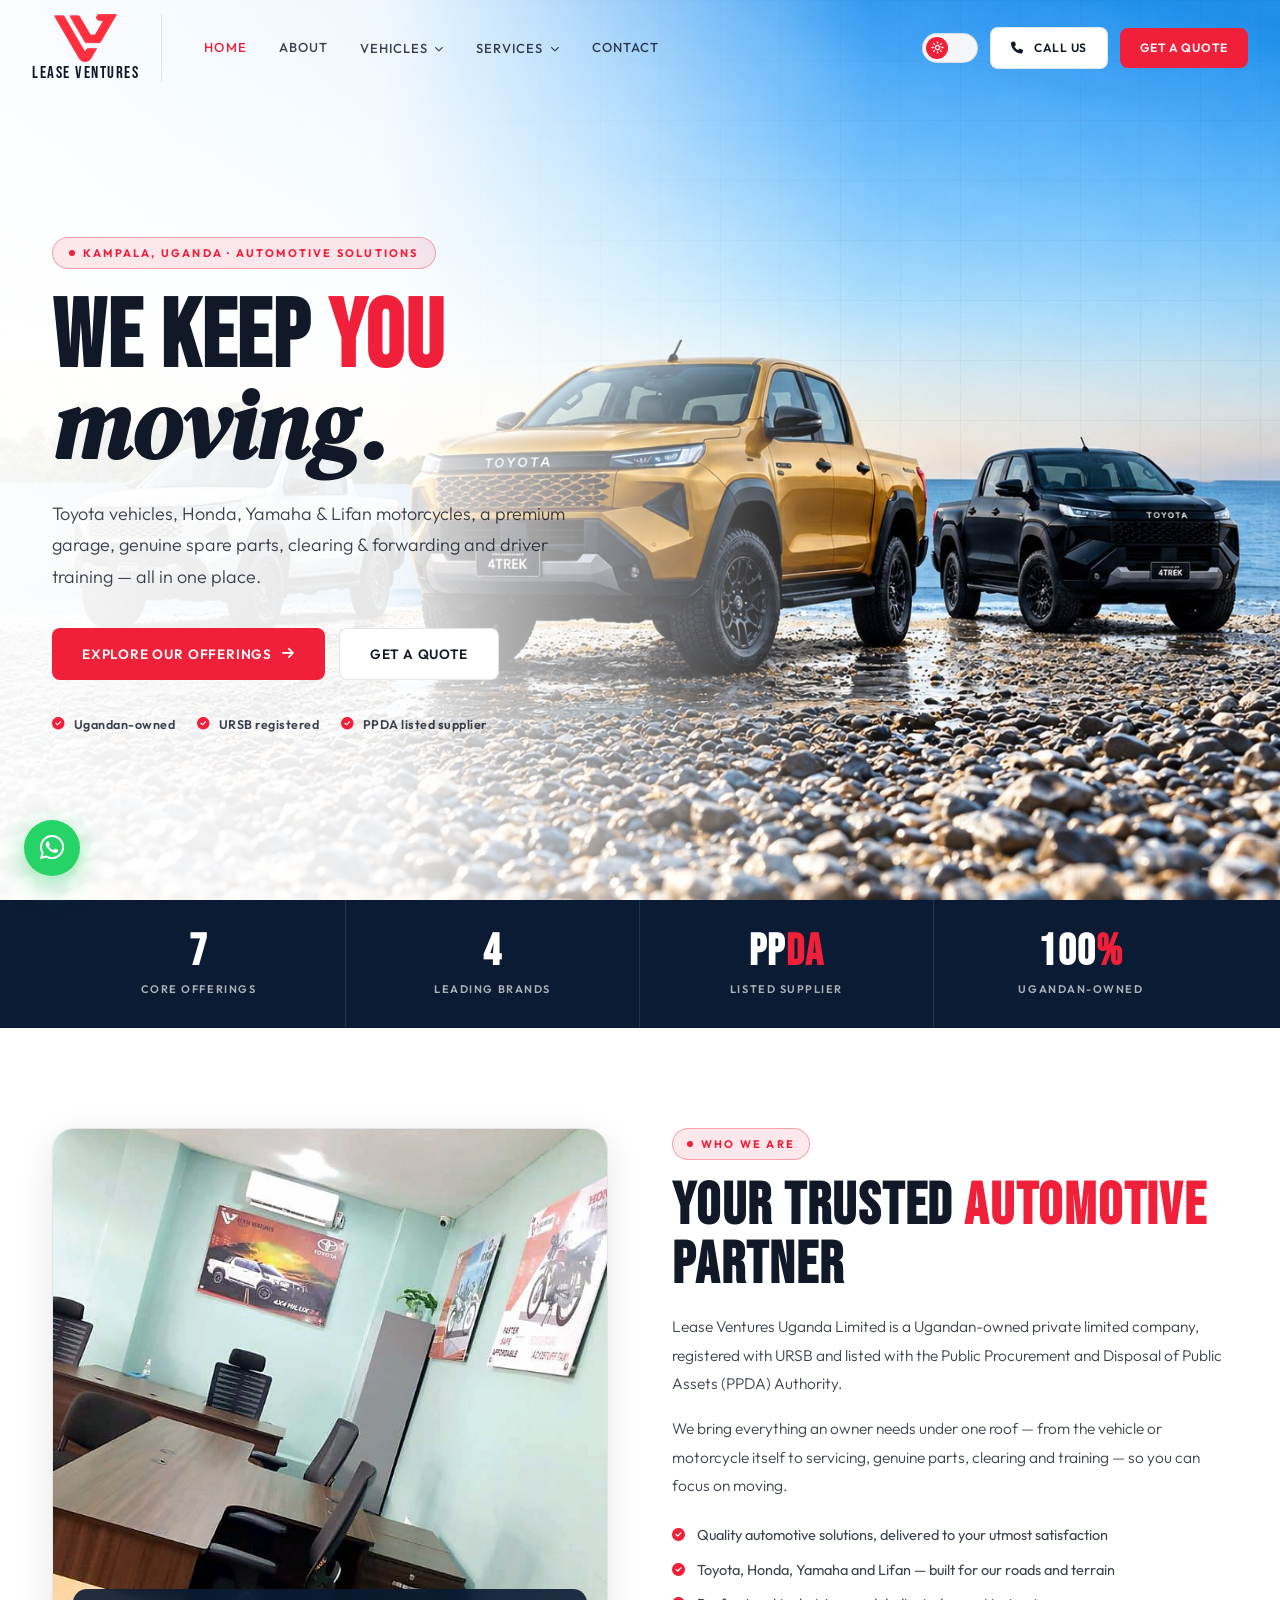
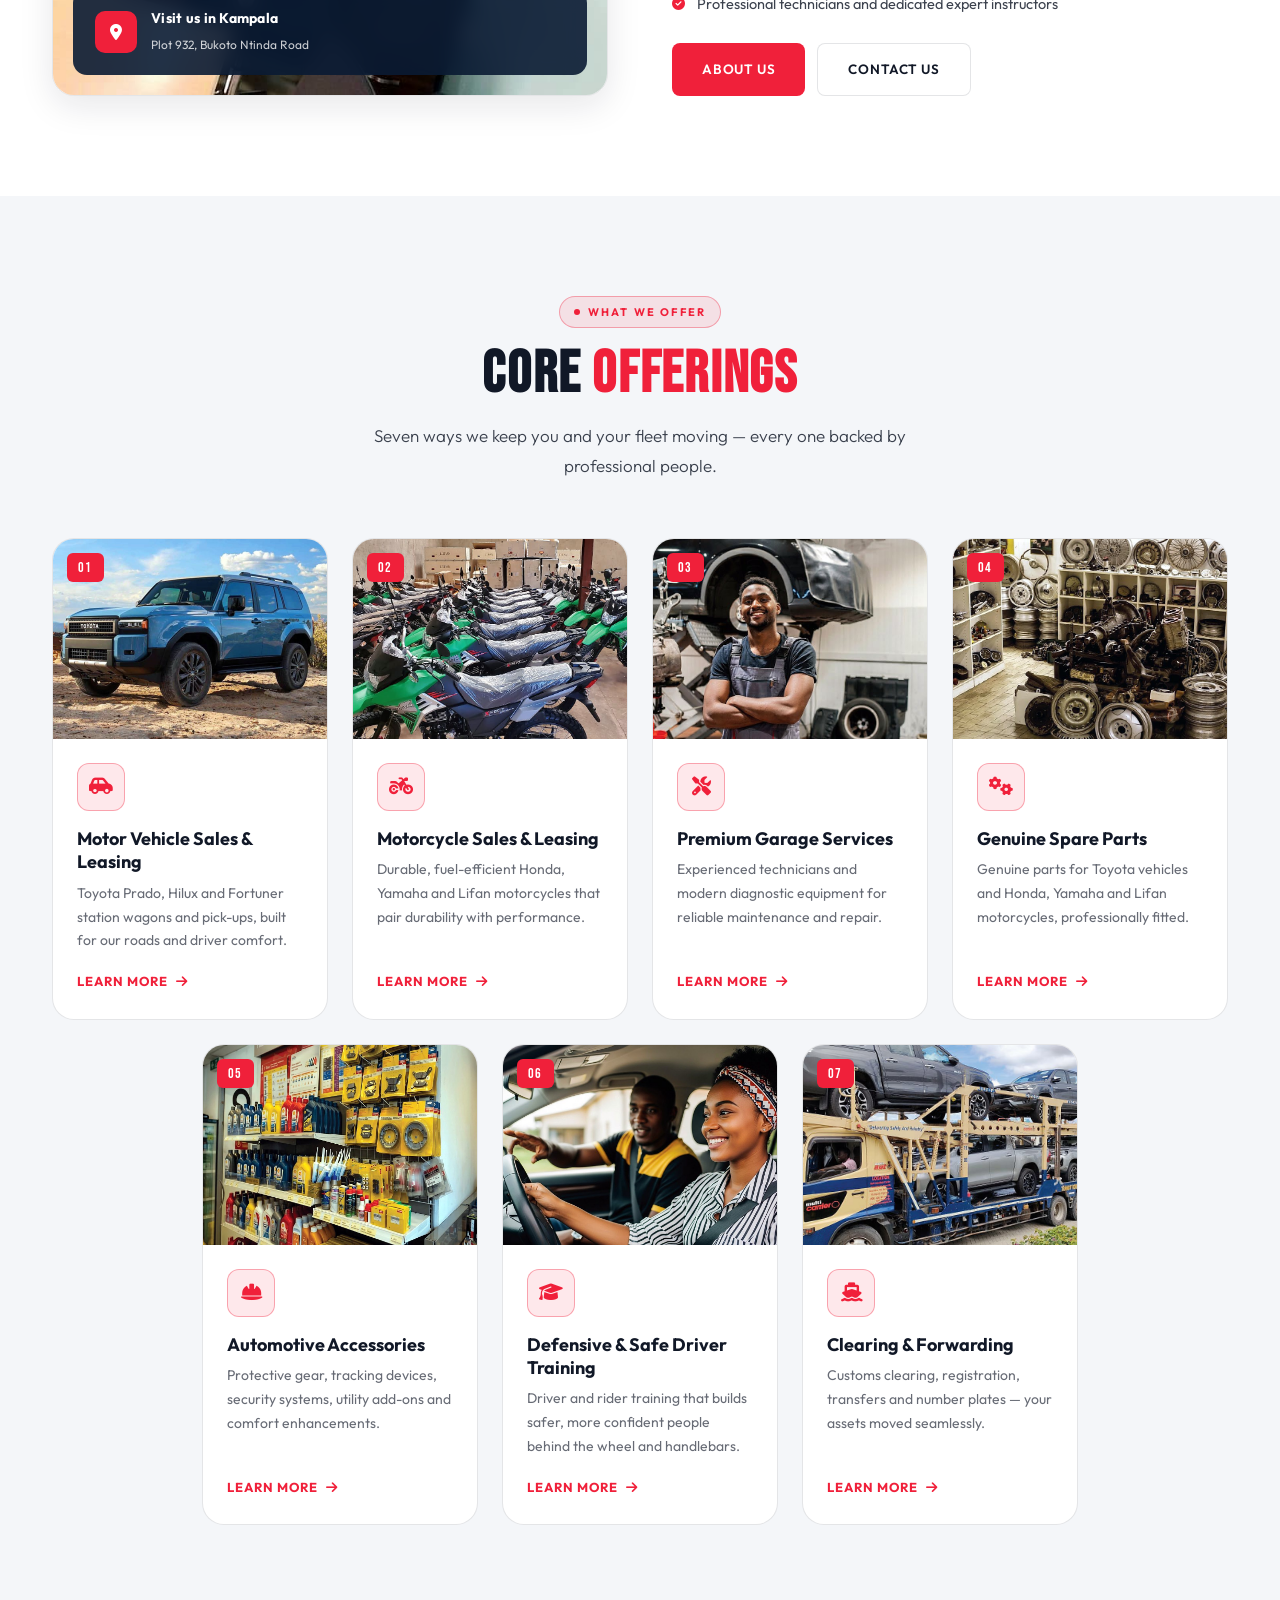
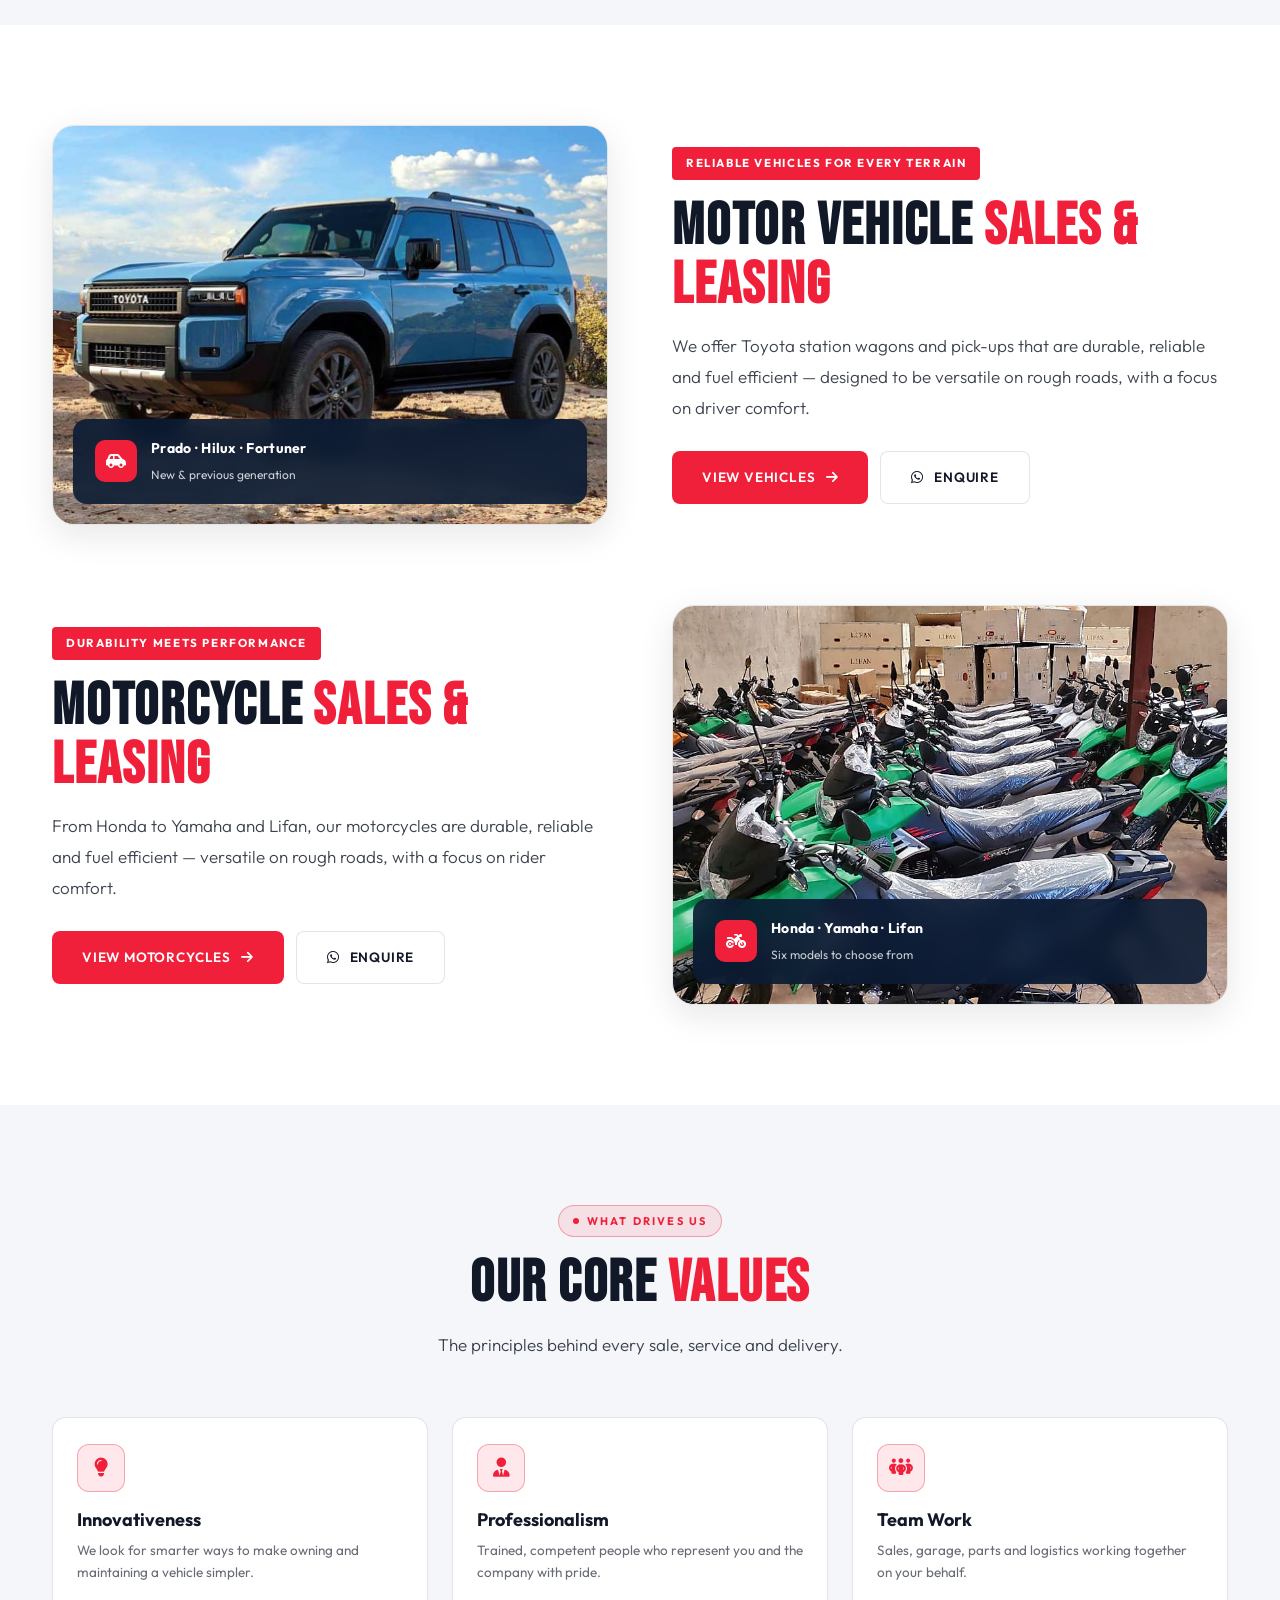
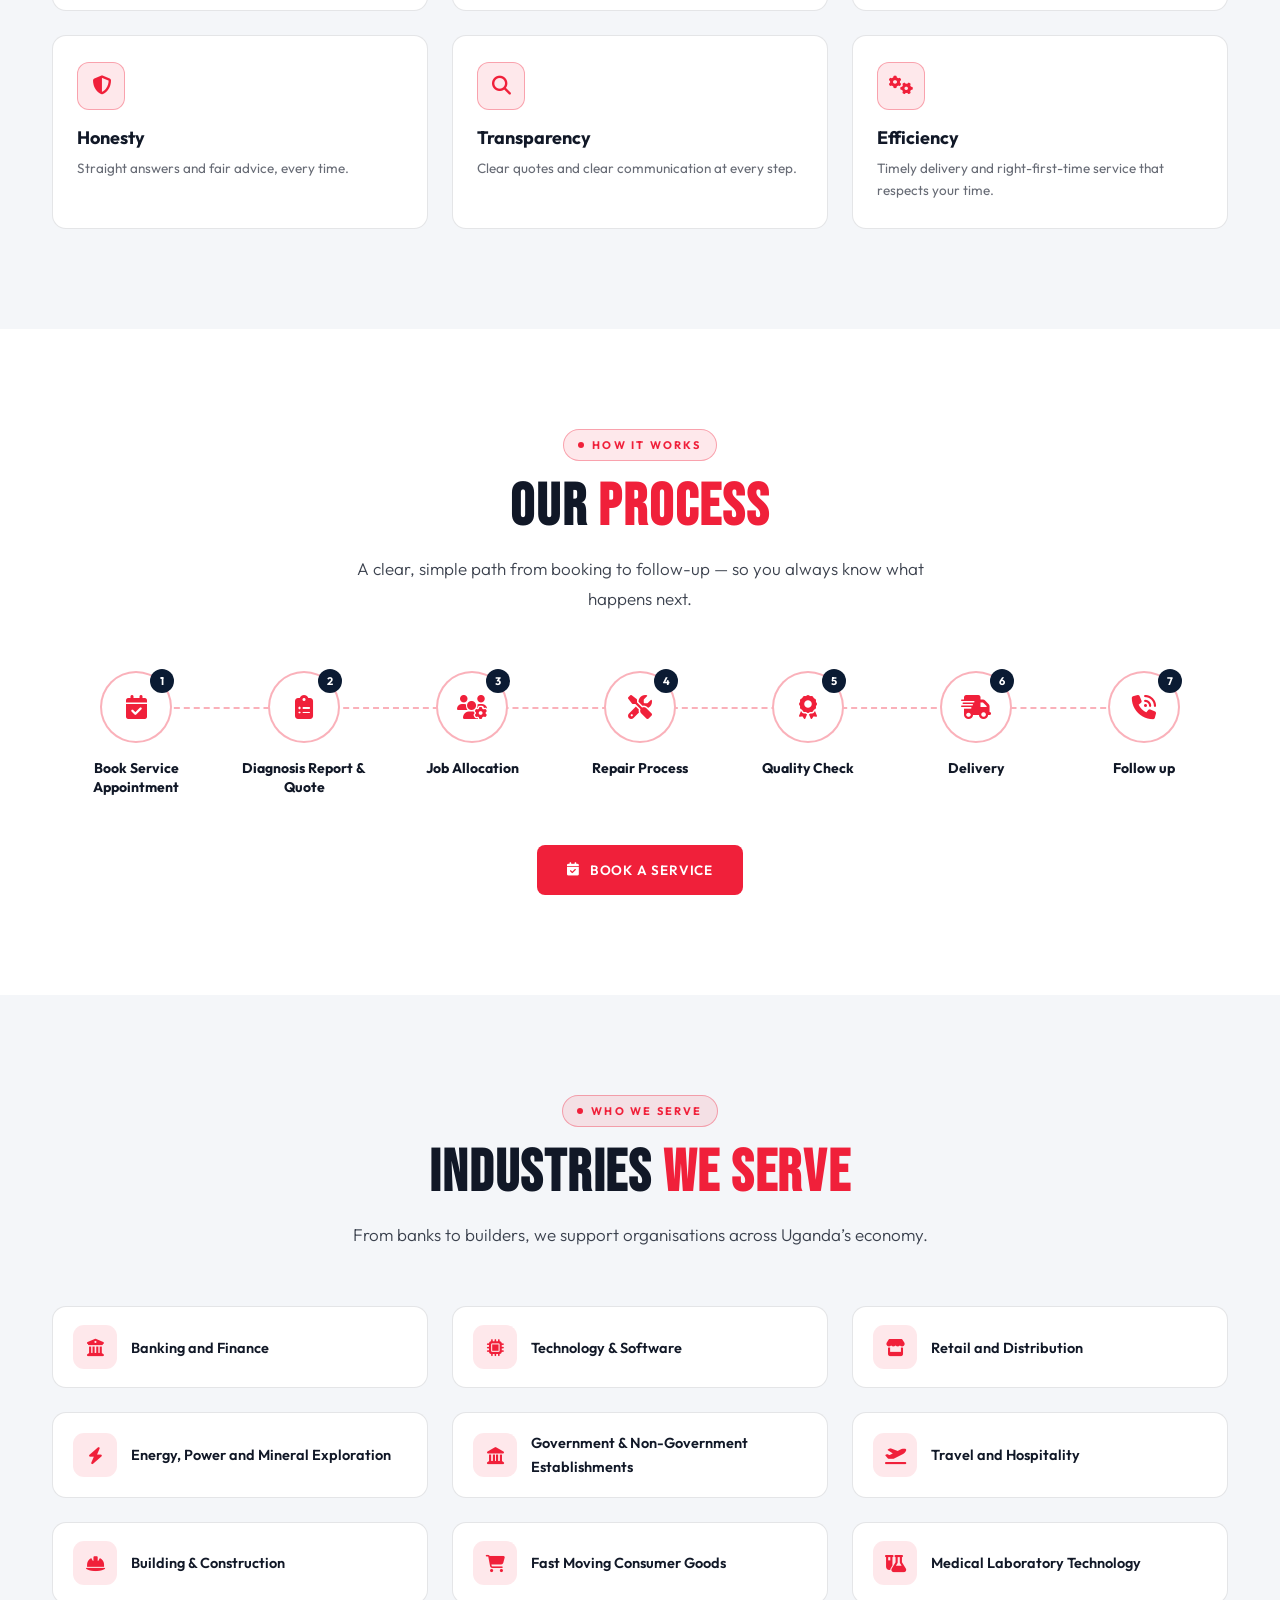
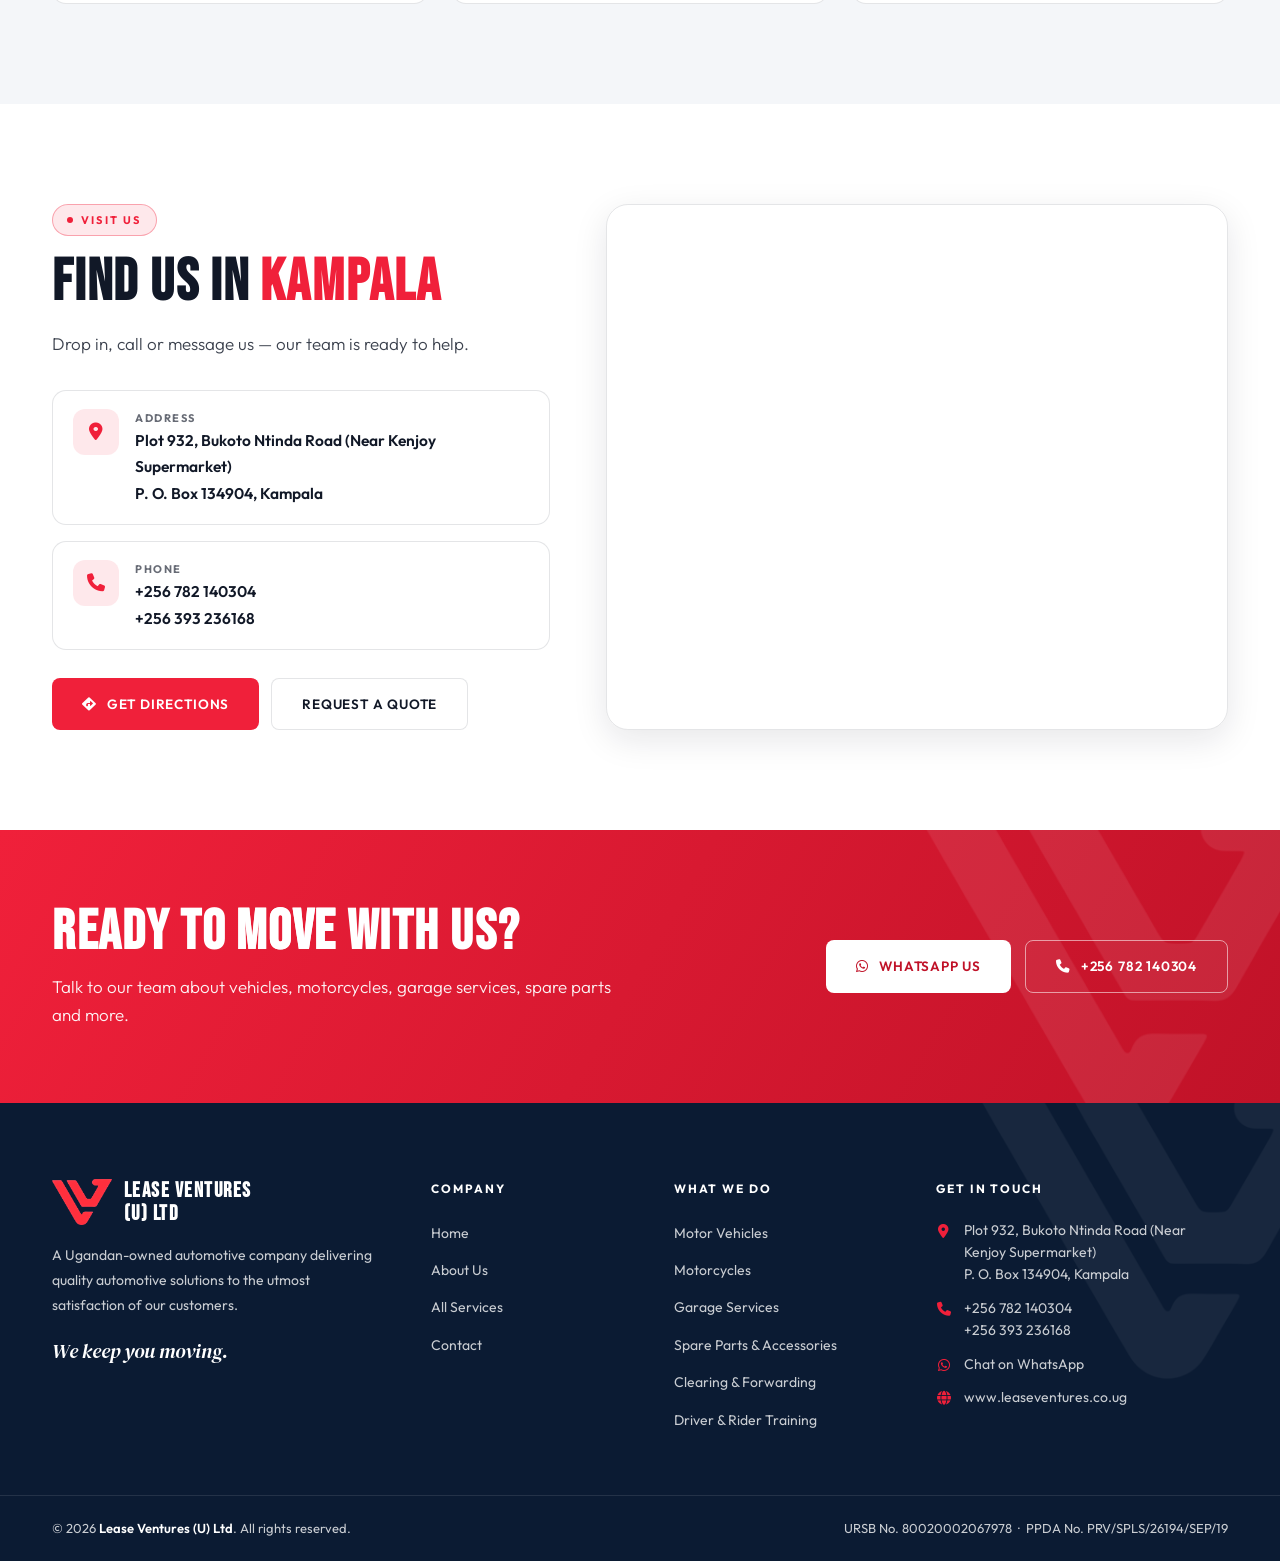
==== commit 44d2ec9e: "updated LeaseVentures Site" ====
--- a/index.html
+++ b/index.html
@@ -1,89 +1,474 @@
 <!DOCTYPE html>
 <html lang="en" data-theme="light">
+
 <head>
-<meta charset="UTF-8" /><meta name="viewport" content="width=device-width, initial-scale=1.0" />
-<title>We Keep You Moving | Lease Ventures (U) Ltd</title>
-<meta name="description" content="Lease Ventures (U) Ltd — Toyota vehicles, Honda, Yamaha and Lifan motorcycles, genuine spare parts, garage services, clearing and driver training in Kampala, Uganda." />
-<link rel="icon" type="image/png" href="images/favicon.png" />
-<script>try{if(localStorage.getItem('lv-theme')==='dark')document.documentElement.setAttribute('data-theme','dark')}catch(e){}</script>
-<link rel="preconnect" href="https://fonts.googleapis.com" /><link rel="preconnect" href="https://fonts.gstatic.com" crossorigin />
-<link href="https://fonts.googleapis.com/css2?family=Bebas+Neue&family=Outfit:wght@300;400;500;600;700&display=swap" rel="stylesheet" />
-<link rel="stylesheet" href="https://cdnjs.cloudflare.com/ajax/libs/font-awesome/6.5.0/css/all.min.css" />
-<link rel="stylesheet" href="css/style.css" />
+    <meta charset="UTF-8" />
+    <meta name="viewport" content="width=device-width, initial-scale=1.0" />
+    <title>Lease Ventures (U) Ltd | Automotive Solutions in Kampala, Uganda</title>
+    <meta name="description" content="Toyota vehicles, Honda, Yamaha & Lifan motorcycles, garage services, genuine spare parts, accessories, clearing & forwarding and driver training in Kampala, Uganda." />
+    <meta name="theme-color" content="#F0203A" />
+    <meta property="og:title" content="Lease Ventures (U) Ltd | Automotive Solutions in Kampala, Uganda" />
+    <meta property="og:description" content="Toyota vehicles, Honda, Yamaha & Lifan motorcycles, garage services, genuine spare parts, accessories, clearing & forwarding and driver training in Kampala, Uganda." />
+    <meta property="og:image" content="images/hero.jpg" />
+    <link rel="icon" type="image/png" href="images/favicon.png" />
+    <link rel="preconnect" href="https://fonts.googleapis.com" />
+    <link rel="preconnect" href="https://fonts.gstatic.com" crossorigin />
+    <link href="https://fonts.googleapis.com/css2?family=Bebas+Neue&family=DM+Serif+Display:ital@0;1&family=Outfit:wght@300;400;500;600;700&display=swap" rel="stylesheet" />
+    <link rel="stylesheet" href="https://cdnjs.cloudflare.com/ajax/libs/font-awesome/6.5.1/css/all.min.css" />
+    <script src="js/theme.js"></script>
+    <link rel="stylesheet" href="css/style.css" />
+    <script type="application/ld+json">
+        {
+            "@context": "https://schema.org",
+            "@type": "AutoDealer",
+            "name": "Lease Ventures (U) Ltd",
+            "slogan": "We keep you moving",
+            "telephone": "+256 782 140304",
+            "address": {
+                "@type": "PostalAddress",
+                "streetAddress": "Plot 932, Bukoto Ntinda Road (Near Kenjoy Supermarket)",
+                "addressLocality": "Kampala",
+                "addressCountry": "UG"
+            }
+        }
+    </script>
 </head>
+
 <body>
-<nav class="nav" id="nav" aria-label="Main">
-  <div class="nav-inner">
-    <a href="index.html" class="nav-brand" aria-label="Lease Ventures home"><img src="images/logo.png" alt="Lease Ventures logo" /><span>Lease Ventures</span></a>
-    <ul class="nav-links" id="navLinks"><li><a href="index.html" class="active">Home</a></li><li class="has-dd"><button type="button" aria-haspopup="true" aria-expanded="false">About <i class="fa-solid fa-chevron-down caret"></i></button><div class="dd"><a href="about.html#who"><i class="fa-solid fa-building"></i>Who We Are</a><a href="about.html#vision"><i class="fa-solid fa-bullseye"></i>Vision & Mission</a><a href="about.html#values"><i class="fa-solid fa-gem"></i>Our Values</a><a href="about.html#team"><i class="fa-solid fa-people-group"></i>Our Team</a><a href="about.html#industries"><i class="fa-solid fa-industry"></i>Industries We Serve</a></div></li><li class="has-dd"><button type="button" aria-haspopup="true" aria-expanded="false">Fleet <i class="fa-solid fa-chevron-down caret"></i></button><div class="dd"><a href="vehicles.html"><i class="fa-solid fa-car-side"></i>Motor Vehicles</a><a href="motorcycles.html"><i class="fa-solid fa-motorcycle"></i>Motorcycles</a></div></li><li class="has-dd"><button type="button" aria-haspopup="true" aria-expanded="false">Services <i class="fa-solid fa-chevron-down caret"></i></button><div class="dd"><a href="services.html"><i class="fa-solid fa-list-check"></i>All Services</a><a href="garage.html"><i class="fa-solid fa-screwdriver-wrench"></i>Garage Services</a><a href="parts-accessories.html"><i class="fa-solid fa-gears"></i>Spare Parts & Accessories</a><a href="clearing-forwarding.html"><i class="fa-solid fa-ship"></i>Clearing & Forwarding</a><a href="driver-training.html"><i class="fa-solid fa-graduation-cap"></i>Driver & Rider Training</a></div></li><li><a href="contact.html">Contact</a></li></ul>
-    <div class="nav-right">
-      <button class="theme-toggle" id="themeToggle" type="button" aria-label="Switch to dark mode"><span class="knob"><i class="fa-solid fa-sun ico-sun"></i><i class="fa-solid fa-moon ico-moon"></i></span></button>
-      <a href="contact.html" class="btn btn-primary btn-sm">Get a Quote</a>
-    </div>
-    <button class="hamburger" id="burger" type="button" aria-label="Menu" aria-expanded="false"><span></span><span></span><span></span></button>
-  </div>
-</nav>
-<section class="hero" id="home"><div class="hero-bg" role="img" aria-label="Toyota Hilux 4Trek pick-ups"></div>
-  <div class="container"><div class="hero-text"><h1>We keep <em>you</em> moving.</h1>
-  <p>Toyota vehicles, Honda, Yamaha and Lifan motorcycles, genuine parts, a full-service garage and clearing — from one trusted Ugandan partner.</p>
-  <div class="hero-actions"><a href="vehicles.html" class="btn btn-primary">Explore Our Fleet</a><a href="contact.html" class="btn btn-outline">Get a Quote</a></div></div></div></section>
-<section class="stats"><div class="container stats-row">
-  <div class="stat"><b>7</b><span>Core service lines</span></div><div class="stat"><b>9</b><span>Industries served</span></div>
-  <div class="stat"><b>3</b><span>Motorcycle brands: Honda, Yamaha, Lifan</span></div><div class="stat"><b>PPDA</b><span>Listed supplier to government</span></div></div></section>
-
-<section class="section" id="about"><div class="container">
-<div class="split reveal "><div class="split-media"><img src="images/mechanic.jpg" alt="Lease Ventures technician in the garage" loading="lazy" /></div>
-  <div class="split-body"><h2 class="section-title">The Lease Ventures Edge</h2><p>Lease Ventures Uganda Limited is a Ugandan-owned private limited company. Our vision is to be the most trusted automotive partner, turning automotive ownership into a joyful experience.</p><p>From the showroom to the garage and the border, one team looks after your vehicle and your fleet.</p><ul class="ticks"><li><i class="fa-solid fa-check"></i><span>Ugandan-owned, URSB-registered and PPDA-listed</span></li><li><i class="fa-solid fa-check"></i><span>Toyota vehicles and Honda, Yamaha and Lifan motorcycles</span></li><li><i class="fa-solid fa-check"></i><span>Professional installation by experienced mechanics</span></li><li><i class="fa-solid fa-check"></i><span>Driver and rider training as part of after-sales care</span></li></ul><a href="about.html" class="btn btn-primary">More About Us</a></div></div>
-</div></section>
-
-<section class="section alt" id="offerings"><div class="container"><div class="section-head center"><h2 class="section-title">Core Offerings</h2><p class="lead">Seven service lines that cover the full life of your vehicle or motorcycle.</p></div>
-<div class="offer-grid"><div class="card reveal"><div class="ico"><i class="fa-solid fa-car-side"></i></div><h3>Motor Vehicle Sales & Leasing</h3><p>Toyota Prado, Hilux and Fortuner station wagons and pick-ups, built for our roads.</p><a href="vehicles.html" class="link-arrow">Learn more <i class="fa-solid fa-arrow-right"></i></a></div><div class="card reveal"><div class="ico"><i class="fa-solid fa-motorcycle"></i></div><h3>Motorcycle Sales & Leasing</h3><p>Honda, Yamaha and Lifan motorcycles that deliver durability and performance.</p><a href="motorcycles.html" class="link-arrow">Learn more <i class="fa-solid fa-arrow-right"></i></a></div><div class="card reveal"><div class="ico"><i class="fa-solid fa-screwdriver-wrench"></i></div><h3>Garage Services</h3><p>Servicing, diagnostics, tyres, brakes, 3D alignment and more by experienced technicians.</p><a href="garage.html" class="link-arrow">Learn more <i class="fa-solid fa-arrow-right"></i></a></div><div class="card reveal"><div class="ico"><i class="fa-solid fa-gears"></i></div><h3>Genuine Spare Parts</h3><p>Genuine parts for Toyota vehicles and Honda, Yamaha and Lifan motorcycles.</p><a href="parts-accessories.html" class="link-arrow">Learn more <i class="fa-solid fa-arrow-right"></i></a></div><div class="card reveal"><div class="ico"><i class="fa-solid fa-shield-halved"></i></div><h3>Automotive Accessories</h3><p>Protective gear, tracking devices, security systems and comfort add-ons.</p><a href="parts-accessories.html#accessories" class="link-arrow">Learn more <i class="fa-solid fa-arrow-right"></i></a></div><div class="card reveal"><div class="ico"><i class="fa-solid fa-graduation-cap"></i></div><h3>Defensive & Safe Driver Training</h3><p>After-sales driver and rider training that protects people and machines.</p><a href="driver-training.html" class="link-arrow">Learn more <i class="fa-solid fa-arrow-right"></i></a></div><div class="card reveal"><div class="ico"><i class="fa-solid fa-ship"></i></div><h3>Clearing & Forwarding</h3><p>Customs clearing, registration, transfers and number plates handled for you.</p><a href="clearing-forwarding.html" class="link-arrow">Learn more <i class="fa-solid fa-arrow-right"></i></a></div></div></div></section>
-
-<section class="section" id="fleet"><div class="container"><div class="section-head"><h2 class="section-title">Reliable Vehicles for Every Terrain</h2><p class="lead">Durable, reliable and fuel-efficient Toyotas designed for our rough roads and terrain.</p></div>
-<div class="grid g3"><article class="product reveal" data-cat="x"><div class="product-img cover"><img src="images/prado-new.jpg" alt="Toyota Prado" loading="lazy" /><span class="tag">New Generation</span></div>
-  <div class="product-body"><h3>Toyota Prado</h3><p>Station wagon built for rough roads and terrain, with a focus on driver comfort.</p><a class="btn btn-outline btn-sm" href="contact.html?interest=Motor%20Vehicle%20Sales%20&%20Leasing">Enquire now</a></div></article><article class="product reveal" data-cat="x"><div class="product-img"><img src="images/hilux-new.jpg" alt="Toyota Hilux" loading="lazy" /><span class="tag">New Generation</span></div>
-  <div class="product-body"><h3>Toyota Hilux</h3><p>The durable, fuel-efficient pick-up that works as hard as you do.</p><a class="btn btn-outline btn-sm" href="contact.html?interest=Motor%20Vehicle%20Sales%20&%20Leasing">Enquire now</a></div></article><article class="product reveal" data-cat="x"><div class="product-img"><img src="images/fortuner-new.jpg" alt="Toyota Fortuner" loading="lazy" /><span class="tag">New Generation</span></div>
-  <div class="product-body"><h3>Toyota Fortuner</h3><p>Versatile and reliable family and fleet station wagon for every terrain.</p><a class="btn btn-outline btn-sm" href="contact.html?interest=Motor%20Vehicle%20Sales%20&%20Leasing">Enquire now</a></div></article></div><p style="margin-top:28px"><a href="vehicles.html" class="link-arrow">View all Toyota models <i class="fa-solid fa-arrow-right"></i></a></p></div></section>
-
-<section class="section alt" id="bikes"><div class="container"><div class="section-head"><h2 class="section-title">Durability Meets Performance</h2><p class="lead">Honda, Yamaha and Lifan motorcycles built for versatility and rider comfort.</p></div>
-<div class="grid g3"><article class="product reveal" data-cat="x"><div class="product-img"><img src="images/honda-xl125lek.jpg" alt="Honda XL125LEK" loading="lazy" /><span class="tag">Honda</span></div>
-  <div class="product-body"><h3>Honda XL125LEK</h3><p>Rugged trail-ready motorcycle with a focus on rider comfort.</p><a class="btn btn-outline btn-sm" href="contact.html?interest=Motorcycle%20Sales%20&%20Leasing">Enquire now</a></div></article><article class="product reveal" data-cat="x"><div class="product-img"><img src="images/honda-ace125-tuff.jpg" alt="Honda ACE125 TUFF" loading="lazy" /><span class="tag">Honda</span></div>
-  <div class="product-body"><h3>Honda ACE125 TUFF</h3><p>Durable, fuel-efficient workhorse for daily riding.</p><a class="btn btn-outline btn-sm" href="contact.html?interest=Motorcycle%20Sales%20&%20Leasing">Enquire now</a></div></article><article class="product reveal" data-cat="x"><div class="product-img"><img src="images/yamaha-xtz125e.jpg" alt="Yamaha XTZ125E" loading="lazy" /><span class="tag">Yamaha</span></div>
-  <div class="product-body"><h3>Yamaha XTZ125E</h3><p>Versatile and reliable on tarmac and rough roads alike.</p><a class="btn btn-outline btn-sm" href="contact.html?interest=Motorcycle%20Sales%20&%20Leasing">Enquire now</a></div></article></div><p style="margin-top:28px"><a href="motorcycles.html" class="link-arrow">View all motorcycles <i class="fa-solid fa-arrow-right"></i></a></p></div></section>
-
-<section class="section" id="garage"><div class="container">
-<div class="split rev reveal "><div class="split-media"><img src="images/garage-diagnostics.jpg" alt="Technician using a diagnostic tablet" loading="lazy" /></div>
-  <div class="split-body"><h2 class="section-title">Premium Garage Services</h2><p>Our garage is equipped with experienced technicians and modern diagnostic equipment to deliver reliable maintenance and repair, from an oil change to 3D wheel alignment.</p><ul class="ticks"><li><i class="fa-solid fa-check"></i><span>Servicing, oil change, brakes, tyres and batteries</span></li><li><i class="fa-solid fa-check"></i><span>Computer diagnostics and air-condition checks</span></li><li><i class="fa-solid fa-check"></i><span>3D wheel alignment and wheel balancing</span></li><li><i class="fa-solid fa-check"></i><span>Insurance and importation services</span></li></ul><a href="garage.html" class="btn btn-primary">See Garage Services</a></div></div>
-</div></section>
-
-<section class="section alt" id="process"><div class="container"><div class="section-head center"><h2 class="section-title">Our Process</h2><p class="lead">A simple, transparent journey from booking to follow-up.</p></div><div class="steps"><div class="step reveal"><div class="ico"><i class="fa-solid fa-calendar-check"></i></div><h3>Book Service Appointment</h3><p>Call or visit us to book a slot.</p></div><div class="step reveal"><div class="ico"><i class="fa-solid fa-clipboard-list"></i></div><h3>Diagnosis Report & Quote</h3><p>We diagnose and quote the work.</p></div><div class="step reveal"><div class="ico"><i class="fa-solid fa-user-check"></i></div><h3>Job Allocation</h3><p>Your job goes to the right technician.</p></div><div class="step reveal"><div class="ico"><i class="fa-solid fa-screwdriver-wrench"></i></div><h3>Repair Process</h3><p>Work is carried out professionally.</p></div><div class="step reveal"><div class="ico"><i class="fa-solid fa-award"></i></div><h3>Quality Check</h3><p>Every job is checked before release.</p></div><div class="step reveal"><div class="ico"><i class="fa-solid fa-box-open"></i></div><h3>Delivery</h3><p>Your vehicle is handed back to you.</p></div><div class="step reveal"><div class="ico"><i class="fa-solid fa-phone-volume"></i></div><h3>Follow Up</h3><p>We call to make sure you are satisfied.</p></div></div></div></section>
-
-<section class="section" id="industries"><div class="container"><div class="section-head center"><h2 class="section-title">Industries We Serve</h2><p class="lead">Trusted by organisations across the economy.</p></div><div class="chips"><div class="chip reveal"><i class="fa-solid fa-building-columns"></i><span>Banking and Finance</span></div><div class="chip reveal"><i class="fa-solid fa-laptop-code"></i><span>Technology & Software</span></div><div class="chip reveal"><i class="fa-solid fa-store"></i><span>Retail and Distribution</span></div><div class="chip reveal"><i class="fa-solid fa-bolt"></i><span>Energy, Power and Mineral Exploration</span></div><div class="chip reveal"><i class="fa-solid fa-landmark"></i><span>Government & Non-Government Establishments</span></div><div class="chip reveal"><i class="fa-solid fa-plane-departure"></i><span>Travel and Hospitality</span></div><div class="chip reveal"><i class="fa-solid fa-helmet-safety"></i><span>Building & Construction</span></div><div class="chip reveal"><i class="fa-solid fa-basket-shopping"></i><span>Fast Moving Consumer Goods</span></div><div class="chip reveal"><i class="fa-solid fa-flask-vial"></i><span>Medical Laboratory Technology</span></div></div></div></section>
-
-<section class="section alt" id="credentials"><div class="container"><div class="section-head center"><h2 class="section-title">Registered and Listed</h2><p class="lead">Procure with confidence from a compliant Ugandan supplier.</p></div><div class="creds">
-  <div class="cred reveal"><div class="ico"><i class="fa-solid fa-file-signature"></i></div><div><small>Registered with URSB under No.</small><b>80020002067978</b></div></div>
-  <div class="cred reveal"><div class="ico"><i class="fa-solid fa-award"></i></div><div><small>Listed with the PPDA Authority under No.</small><b>PRV/SPLS/26194/SEP/19</b></div></div></div></div></section>
-<section class="cta"><div class="container"><div><h2>Ready to get moving?</h2><p>Talk to our team about vehicles, motorcycles, parts, servicing or clearing — we will get back to you quickly.</p></div>
-  <div class="cta-actions"><a href="contact.html" class="btn btn-primary">Request a Quote</a><a href="tel:+256782140304" class="btn btn-ghost btn-outline"><i class="fa-solid fa-phone"></i>+256 782 140304</a></div></div></section>
-<footer class="footer">
-  <div class="container footer-grid">
-    <div class="footer-brand"><img src="images/logo.png" alt="Lease Ventures logo" />
-      <p>Lease Ventures (U) Ltd — we keep you moving. Quality automotive solutions to the utmost satisfaction of our customers.</p></div>
-    <div><h4>Fleet &amp; Parts</h4><ul>
-      <li><a href="vehicles.html">Motor Vehicles</a></li><li><a href="motorcycles.html">Motorcycles</a></li>
-      <li><a href="parts-accessories.html">Spare Parts &amp; Accessories</a></li></ul></div>
-    <div><h4>Services</h4><ul>
-      <li><a href="garage.html">Garage Services</a></li><li><a href="clearing-forwarding.html">Clearing &amp; Forwarding</a></li>
-      <li><a href="driver-training.html">Driver &amp; Rider Training</a></li><li><a href="about.html">About Us</a></li></ul></div>
-    <div><h4>Visit &amp; Contact</h4><ul>
-      <li><i class="fa-solid fa-location-dot"></i>Plot 932, Bukoto Ntinda Road (Near Kenjoy Supermarket), Kampala</li>
-      <li><i class="fa-solid fa-envelope"></i>P. O. Box 134904, Kampala</li>
-      <li><i class="fa-solid fa-phone"></i><a href="tel:+256782140304">+256 782 140304</a>, <a href="tel:+256393236168">+256 393 236168</a></li>
-      <li><i class="fa-solid fa-at"></i><a href="mailto:info@leaseventures.co.ug">info@leaseventures.co.ug</a></li></ul></div>
-  </div>
-  <div class="container footer-bottom"><span>&copy; <span id="year">2026</span> Lease Ventures (U) Ltd. All rights reserved.</span>
-    <span>URSB No. 80020002067978 &nbsp;|&nbsp; PPDA No. PRV/SPLS/26194/SEP/19</span></div>
-</footer>
-<script src="js/main.js"></script>
+
+    <header class="nav" id="nav">
+        <div class="nav-inner">
+            <a href="index.html" class="brand" aria-label="Lease Ventures – Home">
+                <img src="images/logo.png" alt="Lease Ventures logo" width="52" height="48" />
+                <span>Lease Ventures</span>
+            </a>
+            <ul class="menu">
+                <li class="active"><a href="index.html">Home</a></li>
+                <li><a href="about.html">About</a></li>
+                <li class="has-sub"><button type="button" aria-haspopup="true">Vehicles <i
+              class="fa-solid fa-chevron-down"></i></button>
+                    <div class="sub"><a href="vehicles.html"><i class="fa-solid fa-car-side"></i>Motor Vehicles</a><a href="motorcycles.html"><i class="fa-solid fa-motorcycle"></i>Motorcycles</a></div>
+                </li>
+                <li class="has-sub"><button type="button" aria-haspopup="true">Services <i
+              class="fa-solid fa-chevron-down"></i></button>
+                    <div class="sub"><a href="garage.html"><i class="fa-solid fa-screwdriver-wrench"></i>Garage Services</a><a href="spare-parts.html"><i class="fa-solid fa-gears"></i>Spare Parts & Accessories</a><a href="clearing-forwarding.html"><i class="fa-solid fa-ship"></i>Clearing & Forwarding</a>
+                        <a href="driver-training.html"><i class="fa-solid fa-graduation-cap"></i>Driver & Rider Training</a><a href="services.html"><i class="fa-solid fa-grip"></i>All Services</a></div>
+                </li>
+                <li><a href="contact.html">Contact</a></li>
+            </ul>
+            <div class="nav-actions">
+                <button class="theme-toggle" id="themeToggle" type="button" aria-label="Switch to dark mode" title="Switch to dark mode">
+          <span class="knob">
+            <svg class="ico-sun" viewBox="0 0 24 24" fill="none" stroke="currentColor" stroke-width="2.4"
+              stroke-linecap="round">
+              <circle cx="12" cy="12" r="4" />
+              <path
+                d="M12 2v2M12 20v2M4.9 4.9l1.4 1.4M17.7 17.7l1.4 1.4M2 12h2M20 12h2M4.9 19.1l1.4-1.4M17.7 6.3l1.4-1.4" />
+            </svg>
+            <svg class="ico-moon" viewBox="0 0 24 24" fill="currentColor">
+              <path d="M21 12.8A9 9 0 1 1 11.2 3a7 7 0 0 0 9.8 9.8z" />
+            </svg>
+          </span>
+        </button>
+                <a href="tel:+256782140304" class="btn btn-outline btn-sm btn-call"><i class="fa-solid fa-phone"></i> Call
+          Us</a>
+                <a href="contact.html#quote" class="btn btn-primary btn-sm">Get a Quote</a>
+                <button class="hamburger" id="hamburger" type="button" aria-label="Open menu" aria-expanded="false"><span></span><span></span><span></span></button>
+            </div>
+        </div>
+    </header>
+    <nav class="mobile" id="mobileMenu" aria-label="Mobile menu">
+        <a href="index.html">Home</a><a href="about.html">About</a>
+        <div class="m-group"><button type="button" class="m-toggle">Vehicles <i
+          class="fa-solid fa-chevron-down"></i></button>
+            <div class="m-sub"><a href="vehicles.html"><i class="fa-solid fa-car-side"></i>Motor Vehicles</a><a href="motorcycles.html"><i class="fa-solid fa-motorcycle"></i>Motorcycles</a></div>
+        </div>
+        <div class="m-group"><button type="button" class="m-toggle">Services <i
+          class="fa-solid fa-chevron-down"></i></button>
+            <div class="m-sub"><a href="garage.html"><i class="fa-solid fa-screwdriver-wrench"></i>Garage Services</a><a href="spare-parts.html"><i class="fa-solid fa-gears"></i>Spare Parts & Accessories</a><a href="clearing-forwarding.html"><i class="fa-solid fa-ship"></i>Clearing & Forwarding</a>
+                <a href="driver-training.html"><i class="fa-solid fa-graduation-cap"></i>Driver & Rider Training</a><a href="services.html"><i class="fa-solid fa-grip"></i>All Services</a></div>
+        </div><a href="contact.html">Contact</a>
+        <a href="contact.html#quote" class="btn btn-primary">Get a Quote</a>
+        <a href="tel:+256782140304" class="btn btn-outline"><i class="fa-solid fa-phone"></i> Call +256 782 140304</a>
+    </nav>
+
+    <main>
+
+        <section class="hero" id="top">
+            <div class="hero-bg">
+                <div class="hero-bg-img" role="img" aria-label="Toyota Hilux 4TREK pickups parked on a pebble beach"></div>
+                <div class="hero-grid"></div>
+            </div>
+            <div class="container">
+                <div class="hero-text">
+                    <div class="hero-badge"><span class="dot"></span>Kampala, Uganda &middot; Automotive Solutions</div>
+                    <h1>WE KEEP <span class="accent">YOU</span><br><span class="italic">moving.</span></h1>
+                    <p class="hero-sub">Toyota vehicles, Honda, Yamaha &amp; Lifan motorcycles, a premium garage, genuine spare parts, clearing &amp; forwarding and driver training &mdash; all in one place.</p>
+                    <div class="hero-actions">
+                        <a href="services.html" class="btn btn-primary">Explore Our Offerings <i
+                class="fa-solid fa-arrow-right"></i></a>
+                        <a href="contact.html#quote" class="btn btn-outline">Get a Quote</a>
+                    </div>
+                    <div class="hero-chips">
+                        <span><i class="fa-solid fa-circle-check"></i> Ugandan-owned</span>
+                        <span><i class="fa-solid fa-circle-check"></i> URSB registered</span>
+                        <span><i class="fa-solid fa-circle-check"></i> PPDA listed supplier</span>
+                    </div>
+                </div>
+            </div>
+        </section>
+
+        <section class="stats">
+            <div class="container stats-grid">
+                <div class="stat"><b>7</b><small>Core Offerings</small></div>
+                <div class="stat"><b>4</b><small>Leading Brands</small></div>
+                <div class="stat"><b>PP<span>DA</span></b><small>Listed Supplier</small></div>
+                <div class="stat"><b>100<span>%</span></b><small>Ugandan-Owned</small></div>
+            </div>
+        </section>
+
+        <section class="section">
+            <div class="container">
+                <div class="split">
+                    <div class="split-media reveal">
+                        <img src="images/office.jpg" alt="Inside the Lease Ventures showroom and office" loading="lazy" />
+                        <div class="float-card"><i class="fa-solid fa-location-dot"></i>
+                            <div><b>Visit us in Kampala</b><small>Plot 932, Bukoto Ntinda Road</small></div>
+                        </div>
+                    </div>
+                    <div class="split-body reveal d1">
+                        <span class="eyebrow">Who We Are</span>
+                        <h2 class="title">YOUR TRUSTED <span>AUTOMOTIVE</span> PARTNER</h2>
+                        <div class="prose">
+                            <p>Lease Ventures Uganda Limited is a Ugandan-owned private limited company, registered with URSB and listed with the Public Procurement and Disposal of Public Assets (PPDA) Authority.</p>
+                            <p>We bring everything an owner needs under one roof &mdash; from the vehicle or motorcycle itself to servicing, genuine parts, clearing and training &mdash; so you can focus on moving.</p>
+                        </div>
+                        <ul class="check-list">
+                            <li><i class="fa-solid fa-circle-check"></i>Quality automotive solutions, delivered to your utmost satisfaction
+                            </li>
+                            <li><i class="fa-solid fa-circle-check"></i>Toyota, Honda, Yamaha and Lifan &mdash; built for our roads and terrain</li>
+                            <li><i class="fa-solid fa-circle-check"></i>Professional technicians and dedicated expert instructors</li>
+                        </ul>
+                        <div class="btn-row"><a href="about.html" class="btn btn-primary">About Us</a><a href="contact.html" class="btn btn-outline">Contact Us</a></div>
+                    </div>
+                </div>
+            </div>
+        </section>
+
+        <section class="section section-alt">
+            <div class="container">
+                <div class="section-head center reveal">
+                    <span class="eyebrow">What We Offer</span>
+                    <h2 class="title">CORE <span>OFFERINGS</span></h2>
+                    <p class="lead">Seven ways we keep you and your fleet moving &mdash; every one backed by professional people.
+                    </p>
+                </div>
+                <div class="offers">
+                    <article class="offer reveal d1">
+                        <div class="offer-img"><img src="images/prado-new.jpg" alt="Motor Vehicle Sales & Leasing" loading="lazy" /><span class="num">01</span></div>
+                        <div class="offer-body">
+                            <div class="icon-box"><i class="fa-solid fa-car-side"></i></div>
+                            <h3>Motor Vehicle Sales & Leasing</h3>
+                            <p>Toyota Prado, Hilux and Fortuner station wagons and pick-ups, built for our roads and driver comfort.
+                            </p>
+                            <a href="vehicles.html" class="link-arrow">Learn more <i class="fa-solid fa-arrow-right"></i></a>
+                        </div>
+                    </article>
+                    <article class="offer reveal d2">
+                        <div class="offer-img"><img src="images/bikes-warehouse.jpg" alt="Motorcycle Sales & Leasing" loading="lazy" /><span class="num">02</span></div>
+                        <div class="offer-body">
+                            <div class="icon-box"><i class="fa-solid fa-motorcycle"></i></div>
+                            <h3>Motorcycle Sales & Leasing</h3>
+                            <p>Durable, fuel-efficient Honda, Yamaha and Lifan motorcycles that pair durability with performance.</p>
+                            <a href="motorcycles.html" class="link-arrow">Learn more <i class="fa-solid fa-arrow-right"></i></a>
+                        </div>
+                    </article>
+                    <article class="offer reveal d3">
+                        <div class="offer-img"><img src="images/mechanic.jpg" alt="Premium Garage Services" loading="lazy" /><span class="num">03</span></div>
+                        <div class="offer-body">
+                            <div class="icon-box"><i class="fa-solid fa-screwdriver-wrench"></i></div>
+                            <h3>Premium Garage Services</h3>
+                            <p>Experienced technicians and modern diagnostic equipment for reliable maintenance and repair.</p>
+                            <a href="garage.html" class="link-arrow">Learn more <i class="fa-solid fa-arrow-right"></i></a>
+                        </div>
+                    </article>
+                    <article class="offer reveal d1">
+                        <div class="offer-img"><img src="images/shop-parts.jpg" alt="Genuine Spare Parts" loading="lazy" /><span class="num">04</span></div>
+                        <div class="offer-body">
+                            <div class="icon-box"><i class="fa-solid fa-gears"></i></div>
+                            <h3>Genuine Spare Parts</h3>
+                            <p>Genuine parts for Toyota vehicles and Honda, Yamaha and Lifan motorcycles, professionally fitted.</p>
+                            <a href="spare-parts.html" class="link-arrow">Learn more <i class="fa-solid fa-arrow-right"></i></a>
+                        </div>
+                    </article>
+                    <article class="offer reveal d2">
+                        <div class="offer-img"><img src="images/accessories.jpg" alt="Automotive Accessories" loading="lazy" /><span class="num">05</span></div>
+                        <div class="offer-body">
+                            <div class="icon-box"><i class="fa-solid fa-helmet-safety"></i></div>
+                            <h3>Automotive Accessories</h3>
+                            <p>Protective gear, tracking devices, security systems, utility add-ons and comfort enhancements.</p>
+                            <a href="spare-parts.html#accessories" class="link-arrow">Learn more <i
+                  class="fa-solid fa-arrow-right"></i></a>
+                        </div>
+                    </article>
+                    <article class="offer reveal d3">
+                        <div class="offer-img"><img src="images/driving-lesson.jpg" alt="Defensive & Safe Driver Training" loading="lazy" /><span class="num">06</span></div>
+                        <div class="offer-body">
+                            <div class="icon-box"><i class="fa-solid fa-graduation-cap"></i></div>
+                            <h3>Defensive & Safe Driver Training</h3>
+                            <p>Driver and rider training that builds safer, more confident people behind the wheel and handlebars.</p>
+                            <a href="driver-training.html" class="link-arrow">Learn more <i class="fa-solid fa-arrow-right"></i></a>
+                        </div>
+                    </article>
+                    <article class="offer reveal d1">
+                        <div class="offer-img"><img src="images/carrier.jpg" alt="Clearing & Forwarding" loading="lazy" /><span class="num">07</span></div>
+                        <div class="offer-body">
+                            <div class="icon-box"><i class="fa-solid fa-ship"></i></div>
+                            <h3>Clearing & Forwarding</h3>
+                            <p>Customs clearing, registration, transfers and number plates — your assets moved seamlessly.</p>
+                            <a href="clearing-forwarding.html" class="link-arrow">Learn more <i
+                  class="fa-solid fa-arrow-right"></i></a>
+                        </div>
+                    </article>
+                </div>
+            </div>
+        </section>
+
+        <section class="section">
+            <div class="container stack">
+                <div class="split">
+                    <div class="split-media reveal">
+                        <img src="images/prado-new.jpg" alt="Toyota Prado new generation" loading="lazy" />
+                        <div class="float-card"><i class="fa-solid fa-car-side"></i>
+                            <div><b>Prado &middot; Hilux &middot; Fortuner</b><small>New &amp; previous generation</small></div>
+                        </div>
+                    </div>
+                    <div class="split-body reveal d1">
+                        <span class="tagline">Reliable vehicles for every terrain</span>
+                        <h2 class="title">MOTOR VEHICLE <span>SALES &amp; LEASING</span></h2>
+                        <p class="lead">We offer Toyota station wagons and pick-ups that are durable, reliable and fuel efficient &mdash; designed to be versatile on rough roads, with a focus on driver comfort.</p>
+                        <div class="btn-row"><a href="vehicles.html" class="btn btn-primary">View Vehicles <i
+                  class="fa-solid fa-arrow-right"></i></a><a href="https://wa.me/256782140304?text=Hello%20Lease%20Ventures%2C%20I%20am%20interested%20in%20your%20Toyota%20vehicles." class="btn btn-outline" target="_blank" rel="noopener"><i class="fa-brands fa-whatsapp"></i> Enquire</a>
+                        </div>
+                    </div>
+                </div>
+                <div class="split reverse">
+                    <div class="split-media reveal">
+                        <img src="images/bikes-warehouse.jpg" alt="Motorcycles in the Lease Ventures warehouse" loading="lazy" />
+                        <div class="float-card"><i class="fa-solid fa-motorcycle"></i>
+                            <div><b>Honda &middot; Yamaha &middot; Lifan</b><small>Six models to choose from</small></div>
+                        </div>
+                    </div>
+                    <div class="split-body reveal d1">
+                        <span class="tagline">Durability meets performance</span>
+                        <h2 class="title">MOTORCYCLE <span>SALES &amp; LEASING</span></h2>
+                        <p class="lead">From Honda to Yamaha and Lifan, our motorcycles are durable, reliable and fuel efficient &mdash; versatile on rough roads, with a focus on rider comfort.</p>
+                        <div class="btn-row"><a href="motorcycles.html" class="btn btn-primary">View Motorcycles <i
+                  class="fa-solid fa-arrow-right"></i></a><a href="https://wa.me/256782140304?text=Hello%20Lease%20Ventures%2C%20I%20am%20interested%20in%20your%20motorcycles." class="btn btn-outline" target="_blank" rel="noopener"><i class="fa-brands fa-whatsapp"></i> Enquire</a>
+                        </div>
+                    </div>
+                </div>
+            </div>
+        </section>
+
+        <section class="section section-alt">
+            <div class="container">
+                <div class="section-head center reveal">
+                    <span class="eyebrow">What Drives Us</span>
+                    <h2 class="title">OUR CORE <span>VALUES</span></h2>
+                    <p class="lead">The principles behind every sale, service and delivery.</p>
+                </div>
+                <div class="grid g3">
+                    <div class="plain reveal d1">
+                        <div class="icon-box"><i class="fa-solid fa-lightbulb"></i></div>
+                        <h3 class="card-title">Innovativeness</h3>
+                        <p>We look for smarter ways to make owning and maintaining a vehicle simpler.</p>
+                    </div>
+                    <div class="plain reveal d2">
+                        <div class="icon-box"><i class="fa-solid fa-user-tie"></i></div>
+                        <h3 class="card-title">Professionalism</h3>
+                        <p>Trained, competent people who represent you and the company with pride.</p>
+                    </div>
+                    <div class="plain reveal d3">
+                        <div class="icon-box"><i class="fa-solid fa-people-group"></i></div>
+                        <h3 class="card-title">Team Work</h3>
+                        <p>Sales, garage, parts and logistics working together on your behalf.</p>
+                    </div>
+                    <div class="plain reveal d1">
+                        <div class="icon-box"><i class="fa-solid fa-shield-halved"></i></div>
+                        <h3 class="card-title">Honesty</h3>
+                        <p>Straight answers and fair advice, every time.</p>
+                    </div>
+                    <div class="plain reveal d2">
+                        <div class="icon-box"><i class="fa-solid fa-magnifying-glass"></i></div>
+                        <h3 class="card-title">Transparency</h3>
+                        <p>Clear quotes and clear communication at every step.</p>
+                    </div>
+                    <div class="plain reveal d3">
+                        <div class="icon-box"><i class="fa-solid fa-gears"></i></div>
+                        <h3 class="card-title">Efficiency</h3>
+                        <p>Timely delivery and right-first-time service that respects your time.</p>
+                    </div>
+                </div>
+            </div>
+        </section>
+
+        <section class="section">
+            <div class="container">
+                <div class="section-head center reveal">
+                    <span class="eyebrow">How It Works</span>
+                    <h2 class="title">OUR <span>PROCESS</span></h2>
+                    <p class="lead">A clear, simple path from booking to follow-up — so you always know what happens next.</p>
+                </div>
+                <div class="steps">
+                    <div class="step reveal d1">
+                        <div class="step-icon"><i class="fa-solid fa-calendar-check"></i><sup>1</sup></div>
+                        <h4>Book Service Appointment</h4>
+                    </div>
+                    <div class="step reveal d2">
+                        <div class="step-icon"><i class="fa-solid fa-clipboard-list"></i><sup>2</sup></div>
+                        <h4>Diagnosis Report & Quote</h4>
+                    </div>
+                    <div class="step reveal d3">
+                        <div class="step-icon"><i class="fa-solid fa-users-gear"></i><sup>3</sup></div>
+                        <h4>Job Allocation</h4>
+                    </div>
+                    <div class="step reveal d1">
+                        <div class="step-icon"><i class="fa-solid fa-screwdriver-wrench"></i><sup>4</sup></div>
+                        <h4>Repair Process</h4>
+                    </div>
+                    <div class="step reveal d2">
+                        <div class="step-icon"><i class="fa-solid fa-award"></i><sup>5</sup></div>
+                        <h4>Quality Check</h4>
+                    </div>
+                    <div class="step reveal d3">
+                        <div class="step-icon"><i class="fa-solid fa-truck-fast"></i><sup>6</sup></div>
+                        <h4>Delivery</h4>
+                    </div>
+                    <div class="step reveal d1">
+                        <div class="step-icon"><i class="fa-solid fa-phone-volume"></i><sup>7</sup></div>
+                        <h4>Follow up</h4>
+                    </div>
+                </div>
+                <div class="center reveal" style="margin-top:48px"><a href="https://wa.me/256782140304?text=Hello%20Lease%20Ventures%2C%20I%20would%20like%20to%20book%20a%20garage%20service%20appointment." class="btn btn-primary" target="_blank" rel="noopener"><i class="fa-solid fa-calendar-check"></i> Book a
+            Service</a></div>
+            </div>
+        </section>
+
+        <section class="section section-alt">
+            <div class="container">
+                <div class="section-head center reveal">
+                    <span class="eyebrow">Who We Serve</span>
+                    <h2 class="title">INDUSTRIES <span>WE SERVE</span></h2>
+                    <p class="lead">From banks to builders, we support organisations across Uganda&rsquo;s economy.</p>
+                </div>
+                <div class="grid g3">
+                    <div class="industry reveal d1"><i class="fa-solid fa-building-columns"></i>Banking and Finance</div>
+                    <div class="industry reveal d2"><i class="fa-solid fa-microchip"></i>Technology & Software</div>
+                    <div class="industry reveal d3"><i class="fa-solid fa-store"></i>Retail and Distribution</div>
+                    <div class="industry reveal d1"><i class="fa-solid fa-bolt"></i>Energy, Power and Mineral Exploration</div>
+                    <div class="industry reveal d2"><i class="fa-solid fa-landmark"></i>Government & Non-Government Establishments
+                    </div>
+                    <div class="industry reveal d3"><i class="fa-solid fa-plane-departure"></i>Travel and Hospitality</div>
+                    <div class="industry reveal d1"><i class="fa-solid fa-helmet-safety"></i>Building & Construction</div>
+                    <div class="industry reveal d2"><i class="fa-solid fa-cart-shopping"></i>Fast Moving Consumer Goods</div>
+                    <div class="industry reveal d3"><i class="fa-solid fa-flask-vial"></i>Medical Laboratory Technology</div>
+                </div>
+            </div>
+        </section>
+
+        <section class="section">
+            <div class="container">
+                <div class="contact-grid">
+                    <div class="reveal">
+                        <span class="eyebrow">Visit Us</span>
+                        <h2 class="title">FIND US IN <span>KAMPALA</span></h2>
+                        <p class="lead">Drop in, call or message us — our team is ready to help.</p>
+                        <div class="info-list">
+                            <div class="info"><i class="fa-solid fa-location-dot"></i>
+                                <div><small>Address</small><b>Plot 932, Bukoto Ntinda Road (Near Kenjoy Supermarket)<br>P. O. Box
+                    134904, Kampala</b></div>
+                            </div>
+                            <div class="info"><i class="fa-solid fa-phone"></i>
+                                <div><small>Phone</small><a href="tel:+256782140304">+256 782 140304</a><br><a href="tel:+256393236168">+256 393 236168</a></div>
+                            </div>
+                        </div>
+                        <div class="btn-row"><a href="https://www.google.com/maps/search/?api=1&query=Kenjoy+Supermarket+Ntinda+Bukoto+Road+Kampala" class="btn btn-primary" target="_blank" rel="noopener"><i class="fa-solid fa-diamond-turn-right"></i>
+                Get Directions</a><a href="contact.html#quote" class="btn btn-outline">Request a Quote</a></div>
+                    </div>
+                    <div class="map reveal d1"><iframe src="https://www.google.com/maps?q=Kenjoy+Supermarket+Ntinda+Bukoto+Road+Kampala&output=embed" title="Lease Ventures location map" loading="lazy" referrerpolicy="no-referrer-when-downgrade" allowfullscreen></iframe></div>
+                </div>
+            </div>
+        </section>
+
+        <section class="cta">
+            <div class="container cta-inner">
+                <div class="reveal">
+                    <h2>READY TO <span style="color:#fff;text-shadow:0 0 0 #fff">MOVE</span> WITH US?</h2>
+                    <p>Talk to our team about vehicles, motorcycles, garage services, spare parts and more.</p>
+                </div>
+                <div class="cta-actions reveal d1">
+                    <a href="https://wa.me/256782140304?text=Hello%20Lease%20Ventures%2C%20I%20would%20like%20to%20make%20an%20enquiry." class="btn btn-white" target="_blank" rel="noopener"><i class="fa-brands fa-whatsapp"></i> WhatsApp Us</a>
+                    <a href="tel:+256782140304" class="btn btn-ghost"><i class="fa-solid fa-phone"></i> +256 782 140304</a>
+                </div>
+            </div>
+        </section>
+    </main>
+
+    <footer class="footer">
+        <div class="footer-main">
+            <div class="container footer-grid">
+                <div>
+                    <div class="footer-brand"><img src="images/logo.png" alt="Lease Ventures logo" /><b>LEASE VENTURES<br>(U)
+              LTD</b></div>
+                    <p class="footer-desc">A Ugandan-owned automotive company delivering quality automotive solutions to the utmost satisfaction of our customers.</p>
+                    <p class="footer-tag">We keep you moving.</p>
+                </div>
+                <div>
+                    <h5>Company</h5>
+                    <ul>
+                        <li><a href="index.html">Home</a></li>
+                        <li><a href="about.html">About Us</a></li>
+                        <li><a href="services.html">All Services</a></li>
+                        <li><a href="contact.html">Contact</a></li>
+                    </ul>
+                </div>
+                <div>
+                    <h5>What We Do</h5>
+                    <ul>
+                        <li><a href="vehicles.html">Motor Vehicles</a></li>
+                        <li><a href="motorcycles.html">Motorcycles</a></li>
+                        <li><a href="garage.html">Garage Services</a></li>
+                        <li><a href="spare-parts.html">Spare Parts &amp; Accessories</a></li>
+                        <li><a href="clearing-forwarding.html">Clearing &amp; Forwarding</a></li>
+                        <li><a href="driver-training.html">Driver &amp; Rider Training</a></li>
+                    </ul>
+                </div>
+                <div>
+                    <h5>Get in Touch</h5>
+                    <ul class="footer-contact">
+                        <li><i class="fa-solid fa-location-dot"></i><span>Plot 932, Bukoto Ntinda Road (Near Kenjoy
+                Supermarket)<br>P. O. Box 134904, Kampala</span></li>
+                        <li><i class="fa-solid fa-phone"></i><span><a href="tel:+256782140304">+256 782 140304</a><br><a
+                  href="tel:+256393236168">+256 393 236168</a></span></li>
+                        <li><i class="fa-brands fa-whatsapp"></i><a href="https://wa.me/256782140304?text=Hello%20Lease%20Ventures%2C%20I%20would%20like%20to%20make%20an%20enquiry." target="_blank" rel="noopener">Chat on WhatsApp</a></li>
+                        <li><i class="fa-solid fa-globe"></i><span>www.leaseventures.co.ug</span></li>
+                    </ul>
+                </div>
+            </div>
+        </div>
+        <div class="footer-bottom">
+            <div class="container">
+                <p>&copy; 2026 <span>Lease Ventures (U) Ltd</span>. All rights reserved.</p>
+                <p>URSB No. 80020002067978 &nbsp;·&nbsp; PPDA No. PRV/SPLS/26194/SEP/19</p>
+            </div>
+        </div>
+    </footer>
+    <a href="https://wa.me/256782140304?text=Hello%20Lease%20Ventures%2C%20I%20would%20like%20to%20make%20an%20enquiry." class="wa-float" target="_blank" rel="noopener" aria-label="Chat with us on WhatsApp"><i
+      class="fa-brands fa-whatsapp"></i></a>
+    <button class="to-top" type="button" aria-label="Back to top"><i class="fa-solid fa-arrow-up"></i></button>
+
+    <script src="js/main.js"></script>
 </body>
+
 </html>
--- a/css/style.css
+++ b/css/style.css
@@ -1,261 +1,2260 @@
 /* ==========================================================
-   LEASE VENTURES (U) LTD — SHARED STYLES
-   Light is the default; dark is <html data-theme="dark">.
+   LEASE VENTURES (U) LTD — SITE STYLESHEET
+   Light theme by default · dark theme via <html data-theme="dark">
    ========================================================== */
+
 :root {
-  --red: #E31E2C; --red-deep: #B8101D; --red-soft: rgba(227, 30, 44, .09);
-  --navy: #0B1B2E;
-  --font-display: 'Bebas Neue', Impact, sans-serif;
-  --font-body: 'Outfit', system-ui, sans-serif;
-  --nav-h: 92px; --r: 10px; --r-lg: 18px; --ease: .3s cubic-bezier(.4, 0, .2, 1);
-  --bg: #FFFFFF; --bg-2: #F3F5F8; --card: #FFFFFF; --text: #0F1B2D;
-  --muted: #4B5668; --line: rgba(15, 27, 45, .12); --shadow: 0 12px 34px rgba(15, 27, 45, .10);
-  --nav-bg: rgba(255, 255, 255, .96); --hero-fade: 255, 255, 255; color-scheme: light;
-}
+    --red: #F0203A;
+    --red-deep: #C01228;
+    --red-glow: rgba(240, 32, 58, .10);
+    --navy: #0B1B33;
+    --bg: #FFFFFF;
+    --bg-2: #F4F6F9;
+    --card: #FFFFFF;
+    --ink: #111827;
+    --ink-2: rgba(17, 24, 39, .82);
+    --ink-3: rgba(17, 24, 39, .64);
+    --line: rgba(15, 23, 42, .11);
+    --line-red: rgba(240, 32, 58, .35);
+    --shadow: 0 10px 34px rgba(15, 23, 42, .10);
+    --shadow-lg: 0 24px 60px rgba(15, 23, 42, .16);
+    --nav-bg: rgba(255, 255, 255, .94);
+    --font-display: 'Bebas Neue', sans-serif;
+    --font-serif: 'DM Serif Display', serif;
+    --font-body: 'Outfit', system-ui, sans-serif;
+    --radius: 14px;
+    --radius-lg: 22px;
+    --nav-h: 96px;
+    --ease: all .35s cubic-bezier(.4, 0, .2, 1);
+    color-scheme: light;
+}
+
 html[data-theme="dark"] {
-  --bg: #08111F; --bg-2: #0C1829; --card: #12203A; --text: #F1F4F9;
-  --muted: rgba(241, 244, 249, .72); --line: rgba(255, 255, 255, .11); --shadow: 0 12px 34px rgba(0, 0, 0, .45);
-  --nav-bg: rgba(8, 17, 31, .95); --red-soft: rgba(227, 30, 44, .16); --hero-fade: 8, 17, 31; color-scheme: dark;
-}
-*, *::before, *::after { box-sizing: border-box; margin: 0; padding: 0; }
-html { scroll-behavior: smooth; scroll-padding-top: calc(var(--nav-h) + 12px); }
-body { font-family: var(--font-body); background: var(--bg); color: var(--text); line-height: 1.65; overflow-x: hidden; transition: background .3s, color .3s; }
-img { max-width: 100%; display: block; }
-a { color: inherit; text-decoration: none; }
-ul { list-style: none; }
-button { font-family: inherit; cursor: pointer; border: 0; background: none; color: inherit; }
-:focus-visible { outline: 2px solid var(--red); outline-offset: 3px; }
-.container { max-width: 1240px; margin: 0 auto; padding: 0 32px; }
-.sr-only { position: absolute; width: 1px; height: 1px; overflow: hidden; clip: rect(0 0 0 0); }
-
-/* ---------- type ---------- */
-h1, h2, h3 { font-family: var(--font-display); font-weight: 400; letter-spacing: .03em; line-height: 1.02; }
-.section-title { font-size: clamp(36px, 4.6vw, 58px); }
-.section-title::after { content: ''; display: block; width: 64px; height: 4px; background: var(--red); margin-top: 16px; border-radius: 2px; }
-.center .section-title::after { margin-inline: auto; }
-.lead { font-size: 18px; color: var(--muted); max-width: 640px; margin-top: 18px; font-weight: 300; }
-.center { text-align: center; } .center .lead { margin-inline: auto; }
-.red { color: var(--red); }
+    --bg: #0A0D12;
+    --bg-2: #10151D;
+    --card: #151B25;
+    --ink: #FFFFFF;
+    --ink-2: rgba(255, 255, 255, .82);
+    --ink-3: rgba(255, 255, 255, .58);
+    --line: rgba(255, 255, 255, .09);
+    --line-red: rgba(240, 32, 58, .42);
+    --red-glow: rgba(240, 32, 58, .16);
+    --shadow: 0 10px 34px rgba(0, 0, 0, .45);
+    --shadow-lg: 0 24px 60px rgba(0, 0, 0, .55);
+    --nav-bg: rgba(10, 13, 18, .94);
+    color-scheme: dark;
+}
+
+*,
+*::before,
+*::after {
+    box-sizing: border-box;
+    margin: 0;
+    padding: 0;
+}
+
+html {
+    scroll-behavior: smooth;
+    font-size: 16px;
+    scroll-padding-top: calc(var(--nav-h) + 8px);
+}
+
+body {
+    font-family: var(--font-body);
+    background: var(--bg);
+    color: var(--ink);
+    line-height: 1.65;
+    overflow-x: hidden;
+    transition: background .3s ease, color .3s ease;
+}
+
+a {
+    color: inherit;
+    text-decoration: none;
+}
+
+img {
+    max-width: 100%;
+    display: block;
+}
+
+ul {
+    list-style: none;
+}
+
+button {
+    font-family: inherit;
+    cursor: pointer;
+    border: 0;
+    background: none;
+    color: inherit;
+}
+
+::-webkit-scrollbar {
+    width: 6px;
+}
+
+::-webkit-scrollbar-track {
+    background: var(--bg);
+}
+
+::-webkit-scrollbar-thumb {
+    background: var(--red);
+    border-radius: 3px;
+}
+
+:focus-visible {
+    outline: 2px solid var(--red);
+    outline-offset: 3px;
+}
+
+.container {
+    max-width: 1240px;
+    margin: 0 auto;
+    padding: 0 32px;
+}
+
+.section {
+    padding: 100px 0;
+}
+
+.section-alt {
+    background: var(--bg-2);
+}
+
+.center {
+    text-align: center;
+}
+
+
+/* ---------- typography ---------- */
+
+.eyebrow {
+    display: inline-flex;
+    align-items: center;
+    gap: 8px;
+    font-size: 11px;
+    font-weight: 700;
+    letter-spacing: .2em;
+    text-transform: uppercase;
+    color: var(--red);
+    padding: 6px 14px;
+    border: 1px solid var(--line-red);
+    border-radius: 100px;
+    background: var(--red-glow);
+    margin-bottom: 18px;
+}
+
+.eyebrow::before {
+    content: '';
+    width: 6px;
+    height: 6px;
+    border-radius: 50%;
+    background: var(--red);
+}
+
+.title {
+    font-family: var(--font-display);
+    font-size: clamp(36px, 4.6vw, 62px);
+    line-height: 1;
+    letter-spacing: .03em;
+}
+
+.title span {
+    color: var(--red);
+}
+
+.lead {
+    font-size: 17px;
+    color: var(--ink-2);
+    font-weight: 300;
+    line-height: 1.8;
+    max-width: 620px;
+    margin-top: 16px;
+}
+
+.center .lead {
+    margin-left: auto;
+    margin-right: auto;
+}
+
+.section-head {
+    margin-bottom: 56px;
+}
+
+.prose p {
+    color: var(--ink-2);
+    font-weight: 300;
+    line-height: 1.85;
+    margin-top: 16px;
+    font-size: 15.5px;
+}
+
 
 /* ---------- buttons ---------- */
-.btn { display: inline-flex; align-items: center; gap: 10px; padding: 14px 28px; border-radius: 6px; font-weight: 600; font-size: 14px; letter-spacing: .05em; text-transform: uppercase; transition: var(--ease); border: 1px solid transparent; }
-.btn-primary { background: var(--red); color: #fff; }
-.btn-primary:hover { background: var(--red-deep); transform: translateY(-2px); box-shadow: 0 12px 28px rgba(227, 30, 44, .32); }
-.btn-outline { border-color: var(--line); color: var(--text); background: var(--card); }
-.btn-outline:hover { border-color: var(--red); color: var(--red); transform: translateY(-2px); }
-.btn-sm { padding: 10px 20px; font-size: 12px; }
-.link-arrow { color: var(--red); font-weight: 600; font-size: 14px; display: inline-flex; gap: 8px; align-items: center; }
-.link-arrow i { transition: transform var(--ease); } .link-arrow:hover i { transform: translateX(4px); }
-
-/* ---------- navbar ---------- */
-.nav { position: fixed; inset: 0 0 auto 0; z-index: 1000; background: var(--nav-bg); backdrop-filter: blur(16px); border-bottom: 1px solid var(--line); transition: box-shadow var(--ease); }
-.nav.scrolled { box-shadow: 0 6px 26px rgba(15, 27, 45, .10); }
-.nav-inner { max-width: 1680px; margin: 0 auto; padding: 0 28px; height: var(--nav-h); display: flex; align-items: center; gap: 22px; }
-.nav-brand { display: flex; flex-direction: column; align-items: center; justify-content: center; gap: 3px; flex-shrink: 0; padding-right: 22px; border-right: 1px solid var(--line); }
-.nav-brand img { height: 48px; width: auto; }
-.nav-brand span { font-family: var(--font-display); font-size: 17px; line-height: 1; letter-spacing: .09em; white-space: nowrap; }
-.nav-links { display: flex; align-items: center; gap: 4px; margin: 0 auto 0 8px; }
-.nav-links > li { position: relative; }
-.nav-links > li > a, .nav-links > li > button { display: flex; align-items: center; gap: 7px; padding: 10px 14px; font-size: 13px; font-weight: 500; letter-spacing: .07em; text-transform: uppercase; color: var(--muted); border-radius: 6px; transition: var(--ease); }
-.nav-links > li > a:hover, .nav-links > li > button:hover, .nav-links > li:focus-within > button, .nav-links > li > a.active, .nav-links > li > button.active { color: var(--red); }
-.nav-links .caret { font-size: 10px; transition: transform var(--ease); }
-.dd { position: absolute; top: calc(100% + 6px); left: 0; min-width: 268px; background: var(--card); border: 1px solid var(--line); border-radius: var(--r); box-shadow: var(--shadow); padding: 8px; opacity: 0; visibility: hidden; transform: translateY(8px); transition: var(--ease); z-index: 5; }
-.has-dd::after { content: ''; position: absolute; left: 0; right: 0; top: 100%; height: 10px; }
-.has-dd:hover > .dd, .has-dd:focus-within > .dd, .has-dd.open > .dd { opacity: 1; visibility: visible; transform: none; }
-.has-dd:hover .caret, .has-dd.open .caret { transform: rotate(180deg); }
-.dd a { display: flex; align-items: center; gap: 12px; padding: 11px 14px; border-radius: 8px; font-size: 14px; font-weight: 500; color: var(--text); }
-.dd a i { width: 18px; text-align: center; color: var(--red); font-size: 14px; }
-.dd a:hover { background: var(--red-soft); color: var(--red); }
-.nav-right { display: flex; align-items: center; gap: 14px; }
-.theme-toggle { position: relative; width: 56px; height: 30px; border-radius: 100px; background: var(--bg-2); border: 1px solid var(--line); flex-shrink: 0; transition: var(--ease); }
-.theme-toggle:hover { border-color: var(--red); }
-.theme-toggle .knob { position: absolute; top: 3px; left: 3px; width: 22px; height: 22px; border-radius: 50%; background: var(--red); color: #fff; display: flex; align-items: center; justify-content: center; font-size: 11px; transition: transform var(--ease); }
-.theme-toggle .ico-moon { display: none; }
-html[data-theme="dark"] .theme-toggle .ico-sun { display: none; }
-html[data-theme="dark"] .theme-toggle .ico-moon { display: block; }
-html[data-theme="dark"] .theme-toggle .knob { transform: translateX(26px); }
-.hamburger { display: none; flex-direction: column; gap: 5px; padding: 10px; }
-.hamburger span { width: 24px; height: 2px; background: var(--text); border-radius: 2px; transition: var(--ease); }
-.hamburger.open span:nth-child(1) { transform: translateY(7px) rotate(45deg); }
-.hamburger.open span:nth-child(2) { opacity: 0; }
-.hamburger.open span:nth-child(3) { transform: translateY(-7px) rotate(-45deg); }
-
-/* ---------- hero (home) ---------- */
-.hero { position: relative; min-height: 100vh; padding-top: var(--nav-h); display: flex; align-items: center; overflow: hidden; }
-.hero-bg { position: absolute; right: 0; bottom: 0; width: 66%; aspect-ratio: 1447 / 1087; max-height: 100%; background: url('../images/hero.jpg') center / cover no-repeat; }
-html[data-theme="dark"] .hero-bg { background-image: linear-gradient(rgba(0,0,0,.2), rgba(0,0,0,.2)), url('../images/hero.jpg'); }
-.hero-bg::before, .hero-bg::after { content: ''; position: absolute; inset: 0; }
-.hero-bg::before { background: linear-gradient(90deg, rgb(var(--hero-fade)) 0%, rgba(var(--hero-fade), .6) 14%, rgba(var(--hero-fade), 0) 34%); }
-.hero-bg::after { background: linear-gradient(180deg, rgb(var(--hero-fade)) 0%, rgba(var(--hero-fade), 0) 20%); }
-.hero .container { position: relative; z-index: 2; width: 100%; }
-.hero-text { max-width: 600px; padding: 56px 0 80px; }
-.hero h1 { font-size: clamp(52px, 7vw, 100px); }
-.hero h1 em { font-style: normal; color: var(--red); }
-.hero p { font-size: 19px; color: var(--muted); max-width: 500px; margin: 22px 0 34px; font-weight: 300; }
-.hero-actions { display: flex; flex-wrap: wrap; gap: 14px; }
-
-.stats { background: var(--bg); border-bottom: 1px solid var(--line); }
-.stats-row { display: grid; grid-template-columns: repeat(4, 1fr); }
-.stat { padding: 30px 20px; text-align: center; border-right: 1px solid var(--line); }
-.stat:last-child { border-right: 0; }
-.stat b { display: block; font-family: var(--font-display); font-size: 46px; font-weight: 400; color: var(--red); line-height: 1; }
-.stat span { font-size: 14px; color: var(--muted); }
-
-/* ---------- page hero (inner pages) ---------- */
-.page-hero { position: relative; padding: calc(var(--nav-h) + 72px) 0 72px; overflow: hidden; background: var(--bg-2); }
-.page-hero-img { position: absolute; inset: 0; background-size: cover; background-position: center; }
-.page-hero::before { content: ''; position: absolute; inset: 0; z-index: 1; background: linear-gradient(90deg, rgba(var(--hero-fade), .97) 0%, rgba(var(--hero-fade), .9) 52%, rgba(var(--hero-fade), 0) 86%); }
-.page-hero .container { position: relative; z-index: 2; }
-.page-hero h1 { font-size: clamp(44px, 6vw, 78px); }
-.page-hero p { color: var(--muted); font-size: 18px; max-width: 580px; margin-top: 16px; font-weight: 300; }
-.crumbs { font-size: 13px; color: var(--muted); margin-bottom: 14px; }
-.crumbs a:hover { color: var(--red); } .crumbs i { margin: 0 8px; font-size: 9px; }
-
-/* ---------- sections ---------- */
-.section { padding: 96px 0; } .section.alt { background: var(--bg-2); }
-.section-head { margin-bottom: 52px; }
-.grid { display: grid; gap: 24px; }
-.g2 { grid-template-columns: repeat(2, 1fr); } .g3 { grid-template-columns: repeat(3, 1fr); } .g4 { grid-template-columns: repeat(4, 1fr); }
-.card { background: var(--card); border: 1px solid var(--line); border-radius: var(--r-lg); padding: 30px; transition: var(--ease); }
-.card:hover { border-color: rgba(227, 30, 44, .5); transform: translateY(-4px); box-shadow: var(--shadow); }
-.ico { width: 56px; height: 56px; border-radius: 50%; background: var(--red); color: #fff; display: flex; align-items: center; justify-content: center; font-size: 22px; margin-bottom: 20px; }
-.card h3 { font-size: 27px; margin-bottom: 10px; } .card p { color: var(--muted); font-size: 15px; }
-.card .link-arrow { margin-top: 18px; }
-
-/* image + text: both sides share the same height and start line */
-.split { display: grid; grid-template-columns: 1fr 1fr; gap: 56px; align-items: stretch; }
-.split.rev .split-media { order: 2; }
-.split-media { position: relative; border-radius: var(--r-lg); overflow: hidden; min-height: 420px; box-shadow: var(--shadow); }
-.split-media img { position: absolute; inset: 0; width: 100%; height: 100%; object-fit: cover; }
-.split-body { display: flex; flex-direction: column; justify-content: center; }
-.split-body p { color: var(--muted); margin-top: 16px; }
-.split-body .btn { align-self: flex-start; margin-top: 28px; }
-.ticks { margin-top: 22px; display: grid; gap: 12px; }
-.ticks li { display: flex; gap: 12px; align-items: flex-start; font-size: 15.5px; }
-.ticks li i { color: var(--red); margin-top: 5px; font-size: 13px; }
-.badge { position: absolute; left: 20px; bottom: 20px; background: var(--red); color: #fff; padding: 12px 18px; border-radius: 8px; font-weight: 600; font-size: 14px; max-width: 80%; }
-
-/* ---------- offerings ---------- */
-.offer-grid { display: flex; flex-wrap: wrap; justify-content: center; gap: 24px; }
-.offer-grid .card { flex: 1 1 calc(25% - 24px); min-width: 240px; max-width: calc(25% - 18px); }
+
+.btn {
+    display: inline-flex;
+    align-items: center;
+    justify-content: center;
+    gap: 10px;
+    padding: 14px 30px;
+    border-radius: 8px;
+    font-weight: 600;
+    font-size: 13.5px;
+    letter-spacing: .06em;
+    text-transform: uppercase;
+    transition: var(--ease);
+    white-space: nowrap;
+}
+
+.btn-sm {
+    padding: 10px 20px;
+    font-size: 12px;
+}
+
+.btn-primary {
+    background: var(--red);
+    color: #fff;
+}
+
+.btn-primary:hover {
+    background: var(--red-deep);
+    transform: translateY(-2px);
+    box-shadow: 0 12px 30px rgba(240, 32, 58, .35);
+}
+
+.btn-outline {
+    border: 1px solid var(--line);
+    background: var(--card);
+    color: var(--ink);
+}
+
+.btn-outline:hover {
+    border-color: var(--red);
+    color: var(--red);
+    transform: translateY(-2px);
+}
+
+.btn-white {
+    background: #fff;
+    color: var(--red-deep);
+}
+
+.btn-white:hover {
+    transform: translateY(-2px);
+    box-shadow: 0 12px 30px rgba(0, 0, 0, .25);
+}
+
+.btn-ghost {
+    border: 1px solid rgba(255, 255, 255, .55);
+    color: #fff;
+}
+
+.btn-ghost:hover {
+    background: rgba(255, 255, 255, .14);
+    transform: translateY(-2px);
+}
+
+.btn-wa {
+    background: #25D366;
+    color: #fff;
+}
+
+.btn-wa:hover {
+    background: #1DA851;
+    transform: translateY(-2px);
+}
+
+.link-arrow {
+    display: inline-flex;
+    align-items: center;
+    gap: 8px;
+    font-size: 13px;
+    font-weight: 700;
+    letter-spacing: .08em;
+    text-transform: uppercase;
+    color: var(--red);
+}
+
+.link-arrow i {
+    transition: transform .3s ease;
+}
+
+.link-arrow:hover i {
+    transform: translateX(5px);
+}
+
+
+/* ---------- reveal ---------- */
+
+.reveal {
+    opacity: 0;
+    transform: translateY(30px);
+    transition: opacity .7s ease, transform .7s ease;
+}
+
+.reveal.visible {
+    opacity: 1;
+    transform: none;
+}
+
+.d1 {
+    transition-delay: .1s;
+}
+
+.d2 {
+    transition-delay: .2s;
+}
+
+.d3 {
+    transition-delay: .3s;
+}
+
+
+/* ==========================================================
+   NAVBAR
+   ========================================================== */
+
+.nav {
+    position: fixed;
+    top: 0;
+    left: 0;
+    right: 0;
+    z-index: 1000;
+    padding: 0 32px;
+    transition: var(--ease);
+}
+
+.nav.scrolled {
+    background: var(--nav-bg);
+    backdrop-filter: blur(18px);
+    box-shadow: 0 4px 24px rgba(15, 23, 42, .09);
+}
+
+.nav-inner {
+    max-width: 1240px;
+    margin: 0 auto;
+    height: var(--nav-h);
+    display: flex;
+    align-items: center;
+    gap: 22px;
+}
+
+.brand {
+    display: flex;
+    flex-direction: column;
+    align-items: center;
+    gap: 3px;
+    flex-shrink: 0;
+    padding-right: 22px;
+    border-right: 1px solid var(--line);
+}
+
+.brand img {
+    height: 48px;
+    width: auto;
+}
+
+.brand span {
+    font-family: var(--font-display);
+    font-size: 17px;
+    line-height: 1;
+    letter-spacing: .09em;
+    white-space: nowrap;
+}
+
+.menu {
+    display: flex;
+    align-items: center;
+    gap: 4px;
+    margin-right: auto;
+    margin-left: 6px;
+}
+
+.menu>li {
+    position: relative;
+}
+
+.menu>li>a,
+.menu>li>button {
+    display: flex;
+    align-items: center;
+    gap: 6px;
+    padding: 10px 14px;
+    font-size: 13px;
+    font-weight: 500;
+    letter-spacing: .08em;
+    text-transform: uppercase;
+    color: var(--ink-2);
+    border-radius: 8px;
+    transition: var(--ease);
+}
+
+.menu>li>a:hover,
+.menu>li>button:hover,
+.menu>li.active>a,
+.menu>li.active>button,
+.menu>li:focus-within>button {
+    color: var(--red);
+}
+
+.menu .fa-chevron-down {
+    font-size: 9px;
+    transition: transform .3s ease;
+}
+
+.has-sub:hover .fa-chevron-down,
+.has-sub:focus-within .fa-chevron-down {
+    transform: rotate(180deg);
+}
+
+.sub {
+    position: absolute;
+    top: 100%;
+    left: 0;
+    min-width: 270px;
+    padding: 10px;
+    background: var(--card);
+    border: 1px solid var(--line);
+    border-radius: var(--radius);
+    box-shadow: var(--shadow-lg);
+    opacity: 0;
+    visibility: hidden;
+    transform: translateY(10px);
+    transition: all .25s ease;
+    z-index: 20;
+}
+
+.has-sub:hover .sub,
+.has-sub:focus-within .sub {
+    opacity: 1;
+    visibility: visible;
+    transform: none;
+}
+
+.sub a {
+    display: flex;
+    align-items: center;
+    gap: 12px;
+    padding: 11px 12px;
+    border-radius: 10px;
+    font-size: 14px;
+    font-weight: 500;
+    color: var(--ink-2);
+    transition: var(--ease);
+}
+
+.sub a i {
+    width: 32px;
+    height: 32px;
+    border-radius: 8px;
+    display: grid;
+    place-items: center;
+    background: var(--red-glow);
+    color: var(--red);
+    font-size: 13px;
+    flex-shrink: 0;
+}
+
+.sub a:hover,
+.sub a.current {
+    background: var(--red-glow);
+    color: var(--red);
+}
+
+.nav-actions {
+    display: flex;
+    align-items: center;
+    gap: 12px;
+}
+
+.theme-toggle {
+    position: relative;
+    width: 56px;
+    height: 30px;
+    border-radius: 100px;
+    background: var(--bg-2);
+    border: 1px solid var(--line);
+    flex-shrink: 0;
+    transition: var(--ease);
+}
+
+.theme-toggle:hover {
+    border-color: var(--red);
+}
+
+.theme-toggle .knob {
+    position: absolute;
+    top: 3px;
+    left: 3px;
+    width: 22px;
+    height: 22px;
+    border-radius: 50%;
+    background: var(--red);
+    color: #fff;
+    display: grid;
+    place-items: center;
+    transition: transform .3s cubic-bezier(.4, 0, .2, 1);
+}
+
+.theme-toggle svg {
+    width: 13px;
+    height: 13px;
+}
+
+.theme-toggle .ico-moon {
+    display: none;
+}
+
+html[data-theme="dark"] .theme-toggle .ico-sun {
+    display: none;
+}
+
+html[data-theme="dark"] .theme-toggle .ico-moon {
+    display: block;
+}
+
+html[data-theme="dark"] .theme-toggle .knob {
+    transform: translateX(26px);
+}
+
+.hamburger {
+    display: none;
+    flex-direction: column;
+    gap: 5px;
+    padding: 8px;
+}
+
+.hamburger span {
+    display: block;
+    width: 24px;
+    height: 2px;
+    background: var(--ink);
+    border-radius: 2px;
+    transition: var(--ease);
+}
+
+.hamburger.open span:nth-child(1) {
+    transform: translateY(7px) rotate(45deg);
+}
+
+.hamburger.open span:nth-child(2) {
+    opacity: 0;
+}
+
+.hamburger.open span:nth-child(3) {
+    transform: translateY(-7px) rotate(-45deg);
+}
+
+.mobile {
+    display: none;
+    position: fixed;
+    top: var(--nav-h);
+    left: 0;
+    right: 0;
+    bottom: 0;
+    background: var(--bg);
+    overflow-y: auto;
+    padding: 18px 24px 40px;
+    z-index: 999;
+}
+
+.mobile.open {
+    display: block;
+}
+
+.mobile a,
+.mobile .m-toggle {
+    display: flex;
+    align-items: center;
+    justify-content: space-between;
+    width: 100%;
+    padding: 15px 0;
+    font-size: 15px;
+    font-weight: 500;
+    letter-spacing: .06em;
+    text-transform: uppercase;
+    border-bottom: 1px solid var(--line);
+    text-align: left;
+}
+
+.mobile a:hover,
+.mobile .m-toggle:hover {
+    color: var(--red);
+}
+
+.m-sub {
+    display: none;
+    padding: 4px 0 8px 14px;
+}
+
+.m-group.open .m-sub {
+    display: block;
+}
+
+.m-group.open .m-toggle i {
+    transform: rotate(180deg);
+}
+
+.m-sub a {
+    font-size: 14px;
+    text-transform: none;
+    letter-spacing: 0;
+    color: var(--ink-2);
+    padding: 12px 0;
+    gap: 12px;
+    justify-content: flex-start;
+}
+
+.m-sub a i {
+    color: var(--red);
+    width: 20px;
+    text-align: center;
+}
+
+.mobile .btn {
+    margin-top: 22px;
+    border-bottom: 0;
+}
+
+
+/* ==========================================================
+   HOME HERO
+   ========================================================== */
+
+.hero {
+    position: relative;
+    min-height: 100vh;
+    display: flex;
+    align-items: center;
+    overflow: hidden;
+    padding-top: var(--nav-h);
+}
+
+.hero-bg {
+    position: absolute;
+    inset: 0;
+}
+
+.hero-bg-img {
+    position: absolute;
+    inset: 0;
+    background: url('../images/hero.jpg') 62% bottom / cover no-repeat;
+}
+
+html[data-theme="dark"] .hero-bg-img {
+    filter: brightness(.75);
+}
+
+.hero-bg::after {
+    content: '';
+    position: absolute;
+    inset: 0;
+    background: linear-gradient(90deg, rgba(255, 255, 255, .96) 0%, rgba(255, 255, 255, .90) 30%, rgba(255, 255, 255, .45) 50%, rgba(255, 255, 255, 0) 68%);
+}
+
+html[data-theme="dark"] .hero-bg::after {
+    background: linear-gradient(90deg, rgba(10, 13, 18, .94) 0%, rgba(10, 13, 18, .86) 30%, rgba(10, 13, 18, .45) 50%, rgba(10, 13, 18, 0) 68%);
+}
+
+.hero-grid {
+    position: absolute;
+    inset: 0;
+    background-image: linear-gradient(rgba(15, 23, 42, .035) 1px, transparent 1px), linear-gradient(90deg, rgba(15, 23, 42, .035) 1px, transparent 1px);
+    background-size: 60px 60px;
+}
+
+html[data-theme="dark"] .hero-grid {
+    background-image: linear-gradient(rgba(255, 255, 255, .03) 1px, transparent 1px), linear-gradient(90deg, rgba(255, 255, 255, .03) 1px, transparent 1px);
+}
+
+.hero>.container {
+    width: 100%;
+    position: relative;
+    z-index: 2;
+}
+
+.hero-text {
+    max-width: 640px;
+    padding: 48px 0 72px;
+}
+
+.hero-badge {
+    display: inline-flex;
+    align-items: center;
+    gap: 8px;
+    font-size: 11px;
+    font-weight: 700;
+    letter-spacing: .2em;
+    text-transform: uppercase;
+    color: var(--red);
+    padding: 6px 16px;
+    border: 1px solid var(--line-red);
+    border-radius: 100px;
+    background: var(--red-glow);
+    margin-bottom: 26px;
+    animation: fadeUp .8s ease both;
+}
+
+.hero-badge .dot {
+    width: 6px;
+    height: 6px;
+    border-radius: 50%;
+    background: var(--red);
+    animation: blink 1.5s infinite;
+}
+
+.hero h1 {
+    font-family: var(--font-display);
+    font-size: clamp(54px, 7.4vw, 108px);
+    line-height: .92;
+    letter-spacing: .02em;
+    animation: fadeUp .9s ease .12s both;
+}
+
+.hero h1 .accent {
+    color: var(--red);
+}
+
+.hero h1 .italic {
+    font-family: var(--font-serif);
+    font-style: italic;
+    text-transform: none;
+    letter-spacing: 0;
+}
+
+.hero-sub {
+    font-size: 18px;
+    font-weight: 300;
+    line-height: 1.75;
+    color: var(--ink-2);
+    max-width: 520px;
+    margin-top: 24px;
+    animation: fadeUp .9s ease .26s both;
+}
+
+.hero-actions {
+    display: flex;
+    flex-wrap: wrap;
+    gap: 14px;
+    margin-top: 36px;
+    animation: fadeUp .9s ease .4s both;
+}
+
+.hero-chips {
+    display: flex;
+    flex-wrap: wrap;
+    gap: 10px 22px;
+    margin-top: 34px;
+    animation: fadeUp .9s ease .52s both;
+}
+
+.hero-chips span {
+    display: inline-flex;
+    align-items: center;
+    gap: 8px;
+    font-size: 12.5px;
+    font-weight: 600;
+    letter-spacing: .04em;
+    color: var(--ink-2);
+}
+
+.hero-chips i {
+    color: var(--red);
+}
+
+@keyframes fadeUp {
+    from {
+        opacity: 0;
+        transform: translateY(26px);
+    }
+    to {
+        opacity: 1;
+        transform: none;
+    }
+}
+
+@keyframes blink {
+    50% {
+        opacity: .3;
+    }
+}
+
+.stats {
+    background: var(--navy);
+    color: #fff;
+    position: relative;
+    z-index: 3;
+}
+
+.stats-grid {
+    display: grid;
+    grid-template-columns: repeat(4, 1fr);
+}
+
+.stat {
+    padding: 30px 20px;
+    text-align: center;
+    border-right: 1px solid rgba(255, 255, 255, .1);
+}
+
+.stat:last-child {
+    border-right: 0;
+}
+
+.stat b {
+    display: block;
+    font-family: var(--font-display);
+    font-size: 44px;
+    line-height: 1;
+    letter-spacing: .03em;
+}
+
+.stat b span {
+    color: var(--red);
+}
+
+.stat small {
+    display: block;
+    margin-top: 6px;
+    font-size: 11px;
+    font-weight: 600;
+    letter-spacing: .14em;
+    text-transform: uppercase;
+    color: rgba(255, 255, 255, .66);
+}
+
+
+/* ==========================================================
+   INNER PAGE HERO
+   ========================================================== */
+
+.page-hero {
+    position: relative;
+    overflow: hidden;
+    padding: calc(var(--nav-h) + 56px) 0 72px;
+    background: linear-gradient(135deg, var(--bg-2) 0%, var(--bg) 70%);
+}
+
+.page-hero::before {
+    content: '';
+    position: absolute;
+    top: -180px;
+    right: -140px;
+    width: 560px;
+    height: 560px;
+    border-radius: 50%;
+    background: radial-gradient(circle, rgba(240, 32, 58, .16), transparent 70%);
+}
+
+.page-hero .hero-grid {
+    opacity: .8;
+}
+
+.ph-inner {
+    position: relative;
+    z-index: 2;
+    display: grid;
+    grid-template-columns: 1.05fr 1fr;
+    gap: 56px;
+    align-items: center;
+}
+
+.breadcrumb {
+    display: flex;
+    align-items: center;
+    flex-wrap: wrap;
+    gap: 8px;
+    margin-bottom: 20px;
+    font-size: 12px;
+    font-weight: 600;
+    letter-spacing: .1em;
+    text-transform: uppercase;
+    color: var(--ink-3);
+}
+
+.breadcrumb a:hover {
+    color: var(--red);
+}
+
+.breadcrumb i {
+    font-size: 8px;
+}
+
+.page-hero h1 {
+    font-family: var(--font-display);
+    font-size: clamp(46px, 6vw, 86px);
+    line-height: .95;
+    letter-spacing: .03em;
+}
+
+.page-hero h1 span {
+    color: var(--red);
+}
+
+.page-hero .lead {
+    margin-top: 20px;
+}
+
+.ph-actions {
+    display: flex;
+    flex-wrap: wrap;
+    gap: 14px;
+    margin-top: 30px;
+}
+
+.ph-media {
+    position: relative;
+    border-radius: var(--radius-lg);
+    overflow: hidden;
+    aspect-ratio: 4 / 3;
+    box-shadow: var(--shadow-lg);
+    border: 1px solid var(--line);
+}
+
+.ph-media img {
+    width: 100%;
+    height: 100%;
+    object-fit: cover;
+}
+
+.ph-badge {
+    position: absolute;
+    left: 18px;
+    bottom: 18px;
+    background: var(--red);
+    color: #fff;
+    padding: 12px 18px;
+    border-radius: 12px;
+    font-family: var(--font-display);
+    font-size: 20px;
+    letter-spacing: .06em;
+    line-height: 1.1;
+    box-shadow: 0 10px 30px rgba(240, 32, 58, .4);
+}
+
+.ph-badge small {
+    display: block;
+    font-family: var(--font-body);
+    font-size: 10px;
+    font-weight: 600;
+    letter-spacing: .12em;
+    opacity: .9;
+    text-transform: uppercase;
+}
+
+
+/* ==========================================================
+   EQUAL-HEIGHT IMAGE + TEXT SPLIT
+   ========================================================== */
+
+.split {
+    display: grid;
+    grid-template-columns: 1fr 1fr;
+    gap: 64px;
+    align-items: stretch;
+}
+
+.split.reverse .split-media {
+    order: 2;
+}
+
+.split-media {
+    position: relative;
+    border-radius: var(--radius-lg);
+    overflow: hidden;
+    min-height: 400px;
+    box-shadow: var(--shadow);
+    border: 1px solid var(--line);
+}
+
+.split-media img {
+    position: absolute;
+    inset: 0;
+    width: 100%;
+    height: 100%;
+    object-fit: cover;
+    transition: transform .8s ease;
+}
+
+.split-media:hover img {
+    transform: scale(1.04);
+}
+
+.split-body {
+    display: flex;
+    flex-direction: column;
+    justify-content: center;
+}
+
+.float-card {
+    position: absolute;
+    left: 20px;
+    bottom: 20px;
+    right: 20px;
+    background: rgba(11, 27, 51, .9);
+    backdrop-filter: blur(10px);
+    color: #fff;
+    border-radius: 14px;
+    padding: 18px 22px;
+    display: flex;
+    gap: 14px;
+    align-items: center;
+}
+
+.float-card i {
+    width: 42px;
+    height: 42px;
+    flex-shrink: 0;
+    border-radius: 10px;
+    background: var(--red);
+    display: grid;
+    place-items: center;
+}
+
+.float-card b {
+    display: block;
+    font-size: 14px;
+    letter-spacing: .02em;
+}
+
+.float-card small {
+    font-size: 12px;
+    opacity: .78;
+}
+
+.chips {
+    display: flex;
+    flex-wrap: wrap;
+    gap: 10px;
+    margin-top: 26px;
+}
+
+.chip {
+    display: inline-flex;
+    align-items: center;
+    gap: 8px;
+    padding: 9px 16px;
+    border-radius: 100px;
+    background: var(--card);
+    border: 1px solid var(--line);
+    font-size: 12.5px;
+    font-weight: 600;
+    color: var(--ink-2);
+}
+
+.chip i {
+    color: var(--red);
+}
+
+.chip b {
+    color: var(--ink);
+    font-weight: 700;
+}
+
+.check-list {
+    display: grid;
+    gap: 12px;
+    margin-top: 24px;
+}
+
+.check-list.two {
+    grid-template-columns: 1fr 1fr;
+}
+
+.check-list li {
+    display: flex;
+    align-items: flex-start;
+    gap: 12px;
+    font-size: 14.5px;
+    color: var(--ink-2);
+    line-height: 1.55;
+}
+
+.check-list li i {
+    color: var(--red);
+    margin-top: 4px;
+    font-size: 13px;
+    flex-shrink: 0;
+}
+
+
+/* ==========================================================
+   CARDS
+   ========================================================== */
+
+.grid {
+    display: grid;
+    gap: 24px;
+}
+
+.g3 {
+    grid-template-columns: repeat(3, 1fr);
+}
+
+.g4 {
+    grid-template-columns: repeat(4, 1fr);
+}
+
+.g2 {
+    grid-template-columns: repeat(2, 1fr);
+}
+
+.offer {
+    display: flex;
+    flex-direction: column;
+    background: var(--card);
+    border: 1px solid var(--line);
+    border-radius: var(--radius-lg);
+    overflow: hidden;
+    transition: var(--ease);
+}
+
+.offer:hover {
+    transform: translateY(-6px);
+    box-shadow: var(--shadow-lg);
+    border-color: var(--line-red);
+}
+
+.offer-img {
+    position: relative;
+    height: 200px;
+    overflow: hidden;
+}
+
+.offer-img img {
+    width: 100%;
+    height: 100%;
+    object-fit: cover;
+    transition: transform .6s ease;
+}
+
+.offer:hover .offer-img img {
+    transform: scale(1.07);
+}
+
+.offer-img .num {
+    position: absolute;
+    top: 14px;
+    left: 14px;
+    background: var(--red);
+    color: #fff;
+    font-family: var(--font-display);
+    letter-spacing: .1em;
+    font-size: 14px;
+    padding: 3px 11px;
+    border-radius: 6px;
+}
+
+.offer-body {
+    padding: 24px 24px 26px;
+    display: flex;
+    flex-direction: column;
+    flex: 1;
+}
+
+.icon-box {
+    width: 48px;
+    height: 48px;
+    border-radius: 12px;
+    display: grid;
+    place-items: center;
+    background: var(--red-glow);
+    border: 1px solid var(--line-red);
+    color: var(--red);
+    font-size: 19px;
+    margin-bottom: 16px;
+}
+
+.offer h3,
+.card-title {
+    font-size: 18px;
+    font-weight: 700;
+    line-height: 1.3;
+    margin-bottom: 8px;
+}
+
+.offer p {
+    font-size: 14px;
+    color: var(--ink-3);
+    line-height: 1.7;
+    flex: 1;
+}
+
+.offer .link-arrow {
+    margin-top: 18px;
+}
+
+.plain {
+    background: var(--card);
+    border: 1px solid var(--line);
+    border-radius: var(--radius);
+    padding: 26px 24px;
+    transition: var(--ease);
+}
+
+.plain:hover {
+    border-color: var(--line-red);
+    transform: translateY(-4px);
+    box-shadow: var(--shadow);
+}
+
+.plain p {
+    font-size: 13.5px;
+    color: var(--ink-3);
+    line-height: 1.65;
+}
+
+.industry {
+    display: flex;
+    align-items: center;
+    gap: 14px;
+    background: var(--card);
+    border: 1px solid var(--line);
+    border-radius: var(--radius);
+    padding: 18px 20px;
+    transition: var(--ease);
+    font-weight: 600;
+    font-size: 14.5px;
+}
+
+.industry i {
+    width: 44px;
+    height: 44px;
+    border-radius: 11px;
+    flex-shrink: 0;
+    display: grid;
+    place-items: center;
+    background: var(--red-glow);
+    color: var(--red);
+    font-size: 17px;
+}
+
+.industry:hover {
+    border-color: var(--line-red);
+    transform: translateY(-3px);
+    box-shadow: var(--shadow);
+}
+
+
+/* ---------- vision / mission ---------- */
+
+.vm {
+    display: grid;
+    grid-template-columns: 1fr 1fr;
+    gap: 24px;
+}
+
+.vm-card {
+    position: relative;
+    overflow: hidden;
+    padding: 40px 36px;
+    border-radius: var(--radius-lg);
+    background: var(--navy);
+    color: #fff;
+}
+
+.vm-card.red {
+    background: linear-gradient(135deg, var(--red) 0%, var(--red-deep) 100%);
+}
+
+.vm-card::after {
+    content: '';
+    position: absolute;
+    right: -50px;
+    bottom: -50px;
+    width: 190px;
+    height: 190px;
+    border-radius: 50%;
+    background: rgba(255, 255, 255, .07);
+}
+
+.vm-card i {
+    font-size: 26px;
+    margin-bottom: 18px;
+    display: block;
+    color: #fff;
+    opacity: .9;
+}
+
+.vm-card h3 {
+    font-family: var(--font-display);
+    font-size: 36px;
+    letter-spacing: .05em;
+    line-height: 1;
+    margin-bottom: 12px;
+}
+
+.vm-card p {
+    font-size: 16px;
+    line-height: 1.75;
+    font-weight: 300;
+    opacity: .92;
+    position: relative;
+    z-index: 1;
+}
+
 
 /* ---------- products ---------- */
-.filters { display: flex; flex-wrap: wrap; gap: 10px; margin-bottom: 36px; }
-.filter-btn { padding: 10px 22px; border-radius: 100px; border: 1px solid var(--line); background: var(--card); font-size: 13px; font-weight: 600; letter-spacing: .05em; text-transform: uppercase; transition: var(--ease); }
-.filter-btn:hover { border-color: var(--red); color: var(--red); }
-.filter-btn.active { background: var(--red); border-color: var(--red); color: #fff; }
-.product { background: var(--card); border: 1px solid var(--line); border-radius: var(--r-lg); overflow: hidden; display: flex; flex-direction: column; transition: var(--ease); }
-.product:hover { transform: translateY(-4px); box-shadow: var(--shadow); border-color: rgba(227, 30, 44, .5); }
-.product.hide { display: none; }
-.product-img { position: relative; background: #fff; aspect-ratio: 4 / 3; border-bottom: 1px solid var(--line); }
-.product-img img { width: 100%; height: 100%; object-fit: contain; padding: 14px; }
-.product-img.cover img { object-fit: cover; padding: 0; }
-.tag { position: absolute; top: 14px; left: 14px; background: var(--red); color: #fff; font-size: 11px; font-weight: 700; letter-spacing: .08em; text-transform: uppercase; padding: 5px 12px; border-radius: 100px; }
-.tag.dark { background: var(--navy); }
-.product-body { padding: 22px 24px 26px; display: flex; flex-direction: column; flex: 1; }
-.product-body h3 { font-size: 28px; } .product-body p { color: var(--muted); font-size: 14.5px; margin: 8px 0 18px; flex: 1; }
-.product-body .btn { align-self: flex-start; }
-
-/* ---------- values / industries ---------- */
-.value { text-align: center; padding: 30px 22px; } .value .ico { margin-inline: auto; } .value h3 { font-size: 24px; }
-.chips { display: grid; grid-template-columns: repeat(3, 1fr); gap: 16px; }
-.chip { display: flex; align-items: center; gap: 16px; background: var(--card); border: 1px solid var(--line); border-radius: var(--r); padding: 18px 22px; font-weight: 500; transition: var(--ease); }
-.chip i { width: 44px; height: 44px; border-radius: 50%; background: var(--red-soft); color: var(--red); display: flex; align-items: center; justify-content: center; flex-shrink: 0; }
-.chip:hover { border-color: var(--red); }
-.vm { border-left: 4px solid var(--red); }
-
-/* ---------- gallery cards (garage) ---------- */
-.shot { background: var(--card); border: 1px solid var(--line); border-radius: var(--r-lg); overflow: hidden; transition: var(--ease); }
-.shot:hover { transform: translateY(-4px); box-shadow: var(--shadow); border-color: rgba(227, 30, 44, .5); }
-.shot img { width: 100%; aspect-ratio: 16 / 11; object-fit: cover; }
-.shot div { padding: 16px 20px; display: flex; align-items: center; gap: 12px; font-weight: 600; font-size: 16px; }
-.shot div i { color: var(--red); }
+
+.tabs {
+    display: flex;
+    flex-wrap: wrap;
+    gap: 10px;
+    margin-bottom: 36px;
+}
+
+.tab {
+    padding: 10px 22px;
+    border-radius: 100px;
+    border: 1px solid var(--line);
+    background: var(--card);
+    font-size: 13px;
+    font-weight: 600;
+    letter-spacing: .06em;
+    text-transform: uppercase;
+    color: var(--ink-2);
+    transition: var(--ease);
+}
+
+.tab:hover {
+    border-color: var(--red);
+    color: var(--red);
+}
+
+.tab.active {
+    background: var(--red);
+    border-color: var(--red);
+    color: #fff;
+}
+
+.product {
+    display: flex;
+    flex-direction: column;
+    background: var(--card);
+    border: 1px solid var(--line);
+    border-radius: var(--radius-lg);
+    overflow: hidden;
+    transition: var(--ease);
+}
+
+.product:hover {
+    transform: translateY(-6px);
+    box-shadow: var(--shadow-lg);
+    border-color: var(--line-red);
+}
+
+.product.hide {
+    display: none;
+}
+
+.product-media {
+    position: relative;
+    aspect-ratio: 3 / 2;
+    background: #fff;
+    overflow: hidden;
+}
+
+.product-media img {
+    width: 100%;
+    height: 100%;
+    object-fit: cover;
+    transition: transform .6s ease;
+}
+
+.product:hover .product-media img {
+    transform: scale(1.05);
+}
+
+.product-tag {
+    position: absolute;
+    top: 14px;
+    left: 14px;
+    background: var(--red);
+    color: #fff;
+    font-size: 10px;
+    font-weight: 700;
+    letter-spacing: .14em;
+    text-transform: uppercase;
+    padding: 5px 11px;
+    border-radius: 5px;
+}
+
+.product-body {
+    padding: 22px 24px 24px;
+    display: flex;
+    flex-direction: column;
+    flex: 1;
+}
+
+.product-body small {
+    font-size: 11px;
+    font-weight: 700;
+    letter-spacing: .16em;
+    text-transform: uppercase;
+    color: var(--red);
+}
+
+.product-body h3 {
+    font-family: var(--font-display);
+    font-size: 28px;
+    letter-spacing: .04em;
+    line-height: 1.1;
+    margin: 4px 0 8px;
+}
+
+.product-body p {
+    font-size: 13.5px;
+    color: var(--ink-3);
+    line-height: 1.65;
+    flex: 1;
+}
+
+.product-body .btn {
+    margin-top: 18px;
+}
+
+
+/* ---------- garage tiles ---------- */
+
+.tile {
+    position: relative;
+    overflow: hidden;
+    border-radius: var(--radius);
+    aspect-ratio: 4 / 3.3;
+    border: 1px solid var(--line);
+    box-shadow: var(--shadow);
+}
+
+.tile img {
+    width: 100%;
+    height: 100%;
+    object-fit: cover;
+    transition: transform .6s ease;
+}
+
+.tile:hover img {
+    transform: scale(1.08);
+}
+
+.tile::after {
+    content: '';
+    position: absolute;
+    inset: 0;
+    background: linear-gradient(to top, rgba(7, 14, 28, .86) 0%, rgba(7, 14, 28, 0) 62%);
+}
+
+.tile figcaption {
+    position: absolute;
+    z-index: 2;
+    left: 18px;
+    right: 18px;
+    bottom: 16px;
+    color: #fff;
+    font-weight: 700;
+    font-size: 16px;
+    letter-spacing: .02em;
+    display: flex;
+    align-items: center;
+    gap: 10px;
+}
+
+.tile figcaption::before {
+    content: '';
+    width: 22px;
+    height: 3px;
+    border-radius: 2px;
+    background: var(--red);
+    flex-shrink: 0;
+}
+
 
 /* ---------- process ---------- */
-.steps { display: grid; grid-template-columns: repeat(7, 1fr); gap: 10px; counter-reset: s; position: relative; }
-.steps::before { content: ''; position: absolute; top: 34px; left: 7%; right: 7%; border-top: 2px dashed var(--line); }
-.step { position: relative; text-align: center; padding: 0 6px; }
-.step .ico { margin: 0 auto 16px; width: 68px; height: 68px; font-size: 24px; background: var(--card); color: var(--navy); border: 2px solid var(--navy); position: relative; }
-html[data-theme="dark"] .step .ico { color: #fff; border-color: rgba(255, 255, 255, .6); }
-.step:first-child .ico, .step:last-child .ico { background: var(--red); border-color: var(--red); color: #fff; }
-.step h3 { font-size: 21px; } .step p { font-size: 13.5px; color: var(--muted); }
-
-/* ---------- credentials / CTA ---------- */
-.creds { display: grid; grid-template-columns: repeat(2, 1fr); gap: 24px; }
-.cred { display: flex; gap: 20px; align-items: center; background: var(--card); border: 1px solid var(--line); border-radius: var(--r-lg); padding: 28px; }
-.cred .ico { margin: 0; flex-shrink: 0; }
-.cred small { color: var(--muted); font-size: 13px; display: block; } .cred b { font-size: 18px; word-break: break-word; }
-.cta { background: var(--navy); color: #fff; position: relative; overflow: hidden; }
-.cta::before { content: ''; position: absolute; right: -80px; top: 0; bottom: 0; width: 46%; background: var(--red); clip-path: polygon(28% 0, 100% 0, 100% 100%, 0 100%); opacity: .95; }
-.cta .container { position: relative; z-index: 1; display: flex; justify-content: space-between; align-items: center; gap: 32px; padding-top: 64px; padding-bottom: 64px; flex-wrap: wrap; }
-.cta h2 { font-size: clamp(36px, 4.4vw, 56px); } .cta p { opacity: .85; margin-top: 8px; max-width: 480px; }
-.cta .btn-primary { background: #fff; color: var(--red); } .cta .btn-primary:hover { background: var(--navy); color: #fff; box-shadow: none; }
-.cta .btn-ghost { background: #fff; border-color: #fff; color: var(--red); } .cta .btn-ghost:hover { background: var(--navy); border-color: var(--navy); color: #fff; }
-.cta-actions { display: flex; gap: 14px; flex-wrap: wrap; }
+
+.steps {
+    display: grid;
+    grid-template-columns: repeat(7, 1fr);
+    position: relative;
+}
+
+.steps::before {
+    content: '';
+    position: absolute;
+    top: 36px;
+    left: 7%;
+    right: 7%;
+    border-top: 2px dashed var(--line-red);
+}
+
+.step {
+    position: relative;
+    text-align: center;
+    padding: 0 8px;
+}
+
+.step-icon {
+    width: 72px;
+    height: 72px;
+    margin: 0 auto 16px;
+    border-radius: 50%;
+    display: grid;
+    place-items: center;
+    background: var(--card);
+    border: 2px solid var(--line-red);
+    color: var(--red);
+    font-size: 24px;
+    position: relative;
+    z-index: 1;
+    transition: var(--ease);
+}
+
+.step:hover .step-icon {
+    background: var(--red);
+    color: #fff;
+    border-color: var(--red);
+    box-shadow: 0 0 40px rgba(240, 32, 58, .3);
+}
+
+.step-icon sup {
+    position: absolute;
+    top: -4px;
+    right: -4px;
+    width: 24px;
+    height: 24px;
+    border-radius: 50%;
+    background: var(--navy);
+    color: #fff;
+    font-size: 11px;
+    font-weight: 700;
+    display: grid;
+    place-items: center;
+}
+
+.step h4 {
+    font-size: 14px;
+    font-weight: 700;
+    line-height: 1.35;
+}
+
+.step.flag .step-icon {
+    background: var(--red);
+    color: #fff;
+    border-color: var(--red);
+}
+
+
+/* ---------- CTA band ---------- */
+
+.cta {
+    position: relative;
+    overflow: hidden;
+    background: linear-gradient(120deg, var(--red) 0%, var(--red-deep) 100%);
+    color: #fff;
+    padding: 74px 0;
+}
+
+.cta::before {
+    content: '';
+    position: absolute;
+    inset: 0;
+    background: url('../images/logo.png') right -60px center / 420px no-repeat;
+    opacity: .08;
+    filter: brightness(0) invert(1);
+}
+
+.cta-inner {
+    position: relative;
+    display: flex;
+    align-items: center;
+    justify-content: space-between;
+    gap: 32px;
+    flex-wrap: wrap;
+}
+
+.cta h2 {
+    font-family: var(--font-display);
+    font-size: clamp(36px, 4.4vw, 58px);
+    line-height: 1;
+    letter-spacing: .03em;
+}
+
+.cta p {
+    margin-top: 12px;
+    font-size: 17px;
+    font-weight: 300;
+    opacity: .94;
+    max-width: 560px;
+}
+
+.cta-actions {
+    display: flex;
+    flex-wrap: wrap;
+    gap: 14px;
+}
+
+
+/* ---------- registration / credentials ---------- */
+
+.cred {
+    display: grid;
+    grid-template-columns: repeat(2, 1fr);
+    gap: 18px;
+    margin-top: 28px;
+}
+
+.cred div {
+    background: var(--card);
+    border: 1px solid var(--line);
+    border-left: 3px solid var(--red);
+    border-radius: 12px;
+    padding: 16px 18px;
+}
+
+.cred small {
+    display: block;
+    font-size: 10.5px;
+    font-weight: 700;
+    letter-spacing: .14em;
+    text-transform: uppercase;
+    color: var(--ink-3);
+}
+
+.cred b {
+    display: block;
+    margin-top: 4px;
+    font-size: 14.5px;
+    font-weight: 600;
+    word-break: break-word;
+}
+
+
+/* ---------- quote band (team) ---------- */
+
+.quote-band {
+    border-left: 4px solid var(--red);
+    background: var(--card);
+    border-radius: 0 14px 14px 0;
+    padding: 24px 28px;
+    margin-top: 24px;
+    font-size: 19px;
+    font-weight: 500;
+    line-height: 1.55;
+    box-shadow: var(--shadow);
+}
+
 
 /* ---------- contact ---------- */
-.contact-grid { display: grid; grid-template-columns: 5fr 7fr; gap: 40px; align-items: stretch; }
-.info-list { display: grid; gap: 18px; }
-.info { display: flex; gap: 18px; align-items: flex-start; background: var(--card); border: 1px solid var(--line); border-radius: var(--r-lg); padding: 22px; }
-.info .ico { width: 48px; height: 48px; font-size: 18px; margin: 0; flex-shrink: 0; }
-.info small { color: var(--muted); display: block; font-size: 13px; } .info b, .info a { font-weight: 500; font-size: 16px; display: block; } .info a:hover { color: var(--red); }
-.form { background: var(--card); border: 1px solid var(--line); border-radius: var(--r-lg); padding: 34px; }
-.form h3 { font-size: 32px; margin-bottom: 6px; } .form > p { color: var(--muted); margin-bottom: 22px; font-size: 15px; }
-.row { display: grid; grid-template-columns: 1fr 1fr; gap: 16px; }
-.field { margin-bottom: 16px; } .field label { display: block; font-size: 13px; font-weight: 600; margin-bottom: 6px; }
-.field input, .field select, .field textarea { width: 100%; padding: 13px 15px; border-radius: 8px; border: 1px solid var(--line); background: var(--bg-2); color: var(--text); font: inherit; font-size: 15px; transition: var(--ease); }
-.field input:focus, .field select:focus, .field textarea:focus { outline: none; border-color: var(--red); box-shadow: 0 0 0 3px var(--red-soft); }
-.field textarea { min-height: 120px; resize: vertical; }
-.form-actions { display: flex; gap: 12px; flex-wrap: wrap; }
-.btn-wa { background: #1FA855; color: #fff; } .btn-wa:hover { background: #178a45; transform: translateY(-2px); }
-.map { margin-top: 40px; border-radius: var(--r-lg); overflow: hidden; border: 1px solid var(--line); height: 400px; }
-.map iframe { width: 100%; height: 100%; border: 0; }
-html[data-theme="dark"] .map iframe { filter: invert(.9) hue-rotate(180deg) grayscale(.2); }
-
-/* ---------- footer ---------- */
-.footer { background: var(--navy); color: rgba(255, 255, 255, .78); padding-top: 72px; }
-.footer-grid { display: grid; grid-template-columns: 1.6fr 1fr 1fr 1.3fr; gap: 40px; padding-bottom: 52px; }
-.footer-brand img { height: 52px; width: auto; margin-bottom: 14px; }
-.footer h4 { font-family: var(--font-display); font-weight: 400; letter-spacing: .06em; font-size: 22px; color: #fff; margin-bottom: 16px; }
-.footer li { margin-bottom: 9px; font-size: 14.5px; } .footer a:hover { color: #ff6a74; }
-.footer li i { color: var(--red); width: 20px; }
-.footer-bottom { border-top: 1px solid rgba(255, 255, 255, .12); padding: 22px 0; display: flex; justify-content: space-between; flex-wrap: wrap; gap: 10px; font-size: 13px; color: rgba(255, 255, 255, .6); }
-
-/* ---------- reveal ---------- */
-.reveal { opacity: 0; transform: translateY(24px); transition: opacity .6s ease, transform .6s ease; }
-.reveal.visible { opacity: 1; transform: none; }
-@media (prefers-reduced-motion: reduce) { * { transition: none !important; animation: none !important; scroll-behavior: auto !important; } .reveal { opacity: 1; transform: none; } }
-
-/* ---------- responsive ---------- */
-@media (max-width: 1100px) {
-  .offer-grid .card { flex-basis: calc(33.3% - 24px); max-width: calc(33.3% - 16px); }
-  .steps { grid-template-columns: repeat(4, 1fr); row-gap: 30px; } .steps::before { display: none; }
-  .footer-grid { grid-template-columns: 1fr 1fr; }
-}
-@media (max-width: 980px) {
-  :root { --nav-h: 80px; }
-  .hamburger { display: flex; margin-left: auto; } .nav-right .btn { display: none; }
-  .nav-brand { border-right: 0; padding-right: 0; } .nav-brand img { height: 38px; } .nav-brand span { font-size: 14px; }
-  .nav-links { position: fixed; top: var(--nav-h); left: 0; right: 0; max-height: calc(100vh - var(--nav-h)); overflow-y: auto; margin: 0; flex-direction: column; align-items: stretch; gap: 0; background: var(--bg); border-bottom: 1px solid var(--line); padding: 10px 24px 24px; display: none; box-shadow: var(--shadow); }
-  .nav-links.open { display: flex; }
-  .nav-links > li > a, .nav-links > li > button { width: 100%; justify-content: space-between; padding: 15px 4px; border-bottom: 1px solid var(--line); border-radius: 0; }
-  .dd { position: static; opacity: 1; visibility: visible; transform: none; box-shadow: none; border: 0; padding: 0 0 6px 10px; min-width: 0; display: none; background: transparent; }
-  .has-dd.open > .dd { display: block; } .has-dd:hover > .dd { display: none; } .has-dd.open:hover > .dd { display: block; } .has-dd::after { display: none; }
-  .g3, .g4 { grid-template-columns: repeat(2, 1fr); }
-  .split, .contact-grid { grid-template-columns: 1fr; gap: 32px; } .split.rev .split-media { order: 0; } .split-media { min-height: 320px; }
-  .hero-bg { width: 100%; background-position: 60% center; } .hero-text { padding-bottom: clamp(200px, 55vw, 340px); }
-  .stats-row { grid-template-columns: repeat(2, 1fr); } .stat:nth-child(2) { border-right: 0; } .stat:nth-child(-n+2) { border-bottom: 1px solid var(--line); }
-  .chips { grid-template-columns: repeat(2, 1fr); } .section { padding: 72px 0; }
-}
-@media (max-width: 640px) {
-  .container, .nav-inner { padding: 0 20px; }
-  .g2, .g3, .g4, .creds, .row, .chips { grid-template-columns: 1fr; }
-  .offer-grid .card { flex-basis: 100%; max-width: 100%; }
-  .steps { grid-template-columns: repeat(2, 1fr); } .footer-grid { grid-template-columns: 1fr; }
-  .cta::before { width: 100%; opacity: .25; } .form { padding: 24px; }
-}
-
-/* white-background product photo inside a split: show it whole, never stretched or cropped */
-.white-media .split-media { background: #fff; border: 1px solid var(--line); }
-.white-media .split-media img { object-fit: contain; padding: 28px; }
-@media (max-width: 980px) { .nav-inner { padding: 0 20px; } }
+
+.contact-grid {
+    display: grid;
+    grid-template-columns: 1fr 1.25fr;
+    gap: 56px;
+    align-items: stretch;
+}
+
+.info-list {
+    display: grid;
+    gap: 16px;
+    margin-top: 30px;
+}
+
+.info {
+    display: flex;
+    gap: 16px;
+    align-items: flex-start;
+    background: var(--card);
+    border: 1px solid var(--line);
+    border-radius: var(--radius);
+    padding: 18px 20px;
+    transition: var(--ease);
+}
+
+.info:hover {
+    border-color: var(--line-red);
+}
+
+.info i {
+    width: 46px;
+    height: 46px;
+    border-radius: 12px;
+    flex-shrink: 0;
+    display: grid;
+    place-items: center;
+    background: var(--red-glow);
+    color: var(--red);
+    font-size: 18px;
+}
+
+.info small {
+    display: block;
+    font-size: 11px;
+    font-weight: 700;
+    letter-spacing: .14em;
+    text-transform: uppercase;
+    color: var(--ink-3);
+}
+
+.info b,
+.info a {
+    font-size: 15.5px;
+    font-weight: 600;
+    line-height: 1.5;
+}
+
+.info a:hover {
+    color: var(--red);
+}
+
+.form-card {
+    background: var(--card);
+    border: 1px solid var(--line);
+    border-radius: var(--radius-lg);
+    padding: 38px;
+    box-shadow: var(--shadow);
+}
+
+.form-card h3 {
+    font-family: var(--font-display);
+    font-size: 34px;
+    letter-spacing: .04em;
+    line-height: 1;
+}
+
+.form-card>p {
+    font-size: 14px;
+    color: var(--ink-3);
+    margin: 8px 0 26px;
+}
+
+.form-row {
+    display: grid;
+    grid-template-columns: 1fr 1fr;
+    gap: 16px;
+}
+
+.field {
+    margin-bottom: 18px;
+}
+
+.field label {
+    display: block;
+    font-size: 11px;
+    font-weight: 700;
+    letter-spacing: .12em;
+    text-transform: uppercase;
+    color: var(--ink-3);
+    margin-bottom: 7px;
+}
+
+.field input,
+.field select,
+.field textarea {
+    width: 100%;
+    padding: 13px 16px;
+    font: inherit;
+    font-size: 14.5px;
+    color: var(--ink);
+    background: var(--bg-2);
+    border: 1px solid var(--line);
+    border-radius: 10px;
+    outline: none;
+    transition: var(--ease);
+}
+
+.field input:focus,
+.field select:focus,
+.field textarea:focus {
+    border-color: var(--red);
+    box-shadow: 0 0 0 3px var(--red-glow);
+    background: var(--card);
+}
+
+.field textarea {
+    min-height: 120px;
+    resize: vertical;
+}
+
+.field select option {
+    background: var(--card);
+    color: var(--ink);
+}
+
+.form-note {
+    font-size: 12.5px;
+    color: var(--ink-3);
+    margin-top: 14px;
+    text-align: center;
+}
+
+.map {
+    position: relative;
+    border-radius: var(--radius-lg);
+    overflow: hidden;
+    border: 1px solid var(--line);
+    min-height: 380px;
+    box-shadow: var(--shadow);
+}
+
+.map iframe {
+    position: absolute;
+    inset: 0;
+    width: 100%;
+    height: 100%;
+    border: 0;
+}
+
+
+/* ==========================================================
+   FOOTER
+   ========================================================== */
+
+.footer {
+    background: var(--navy);
+    color: rgba(255, 255, 255, .78);
+    position: relative;
+    overflow: hidden;
+}
+
+.footer::before {
+    content: '';
+    position: absolute;
+    right: -80px;
+    top: -60px;
+    width: 380px;
+    height: 380px;
+    background: url('../images/logo.png') center / contain no-repeat;
+    opacity: .05;
+    filter: brightness(0) invert(1);
+}
+
+.footer-main {
+    padding: 76px 0 52px;
+    position: relative;
+}
+
+.footer-grid {
+    display: grid;
+    grid-template-columns: 1.7fr 1fr 1.1fr 1.5fr;
+    gap: 48px;
+}
+
+.footer-brand {
+    display: flex;
+    align-items: center;
+    gap: 12px;
+    margin-bottom: 18px;
+}
+
+.footer-brand img {
+    height: 46px;
+    width: auto;
+}
+
+.footer-brand b {
+    font-family: var(--font-display);
+    font-size: 21px;
+    letter-spacing: .07em;
+    color: #fff;
+    line-height: 1.1;
+}
+
+.footer-desc {
+    font-size: 14px;
+    line-height: 1.8;
+    max-width: 330px;
+}
+
+.footer-tag {
+    margin-top: 16px;
+    font-family: var(--font-serif);
+    font-style: italic;
+    font-size: 20px;
+    color: #fff;
+}
+
+.footer h5 {
+    font-size: 12px;
+    font-weight: 700;
+    letter-spacing: .16em;
+    text-transform: uppercase;
+    color: #fff;
+    margin-bottom: 20px;
+}
+
+.footer li {
+    margin-bottom: 11px;
+}
+
+.footer a {
+    font-size: 14px;
+    transition: color .25s ease;
+}
+
+.footer a:hover {
+    color: var(--red-light, #FF4D63);
+}
+
+.footer-contact li {
+    display: flex;
+    gap: 12px;
+    font-size: 14px;
+    line-height: 1.6;
+}
+
+.footer-contact i {
+    color: var(--red);
+    margin-top: 5px;
+    width: 16px;
+    text-align: center;
+    flex-shrink: 0;
+}
+
+.footer-bottom {
+    border-top: 1px solid rgba(255, 255, 255, .1);
+    padding: 22px 0;
+    position: relative;
+}
+
+.footer-bottom .container {
+    display: flex;
+    justify-content: space-between;
+    align-items: center;
+    gap: 16px;
+    flex-wrap: wrap;
+    font-size: 13px;
+}
+
+.footer-bottom span {
+    color: #fff;
+    font-weight: 600;
+}
+
+.wa-float {
+    position: fixed;
+    left: 24px;
+    bottom: 24px;
+    z-index: 900;
+    width: 56px;
+    height: 56px;
+    border-radius: 50%;
+    display: grid;
+    place-items: center;
+    background: #25D366;
+    color: #fff;
+    font-size: 28px;
+    box-shadow: 0 8px 26px rgba(37, 211, 102, .5);
+    transition: var(--ease);
+}
+
+.wa-float:hover {
+    transform: scale(1.08);
+}
+
+.to-top {
+    position: fixed;
+    right: 24px;
+    bottom: 24px;
+    z-index: 900;
+    width: 46px;
+    height: 46px;
+    border-radius: 50%;
+    display: grid;
+    place-items: center;
+    background: var(--red);
+    color: #fff;
+    box-shadow: 0 6px 22px rgba(240, 32, 58, .45);
+    opacity: 0;
+    transform: translateY(18px);
+    pointer-events: none;
+    transition: var(--ease);
+}
+
+.to-top.visible {
+    opacity: 1;
+    transform: none;
+    pointer-events: auto;
+}
+
+
+/* ==========================================================
+   RESPONSIVE
+   ========================================================== */
+
+@media (max-width: 1180px) {
+    .nav-actions .btn-call {
+        display: none;
+    }
+    .menu>li>a,
+    .menu>li>button {
+        padding: 10px 11px;
+        font-size: 12.5px;
+    }
+}
+
+@media (max-width: 1024px) {
+    .menu,
+    .nav-actions .btn {
+        display: none;
+    }
+    .hamburger {
+        display: flex;
+    }
+    .nav-actions {
+        margin-left: auto;
+    }
+    .brand {
+        border-right: 0;
+        padding-right: 0;
+    }
+    .split,
+    .ph-inner,
+    .contact-grid {
+        grid-template-columns: 1fr;
+        gap: 40px;
+    }
+    .split.reverse .split-media {
+        order: 0;
+    }
+    .split-media {
+        min-height: 340px;
+    }
+    .g4 {
+        grid-template-columns: repeat(2, 1fr);
+    }
+    .g3 {
+        grid-template-columns: repeat(2, 1fr);
+    }
+    .steps {
+        grid-template-columns: repeat(4, 1fr);
+        row-gap: 34px;
+    }
+    .steps::before {
+        display: none;
+    }
+    .footer-grid {
+        grid-template-columns: 1fr 1fr;
+        gap: 36px;
+    }
+    .stats-grid {
+        grid-template-columns: repeat(2, 1fr);
+    }
+    .stat:nth-child(2) {
+        border-right: 0;
+    }
+    .stat:nth-child(-n+2) {
+        border-bottom: 1px solid rgba(255, 255, 255, .1);
+    }
+    .section {
+        padding: 80px 0;
+    }
+}
+
+@media (max-width: 768px) {
+     :root {
+        --nav-h: 80px;
+    }
+    .container {
+        padding: 0 20px;
+    }
+    .nav {
+        padding: 0 20px;
+    }
+    .brand img {
+        height: 38px;
+    }
+    .brand span {
+        font-size: 14px;
+    }
+    .hero {
+        min-height: 0;
+        align-items: flex-start;
+    }
+    .hero-bg-img {
+        background-position: 70% bottom;
+    }
+    .hero-bg::after {
+        background: linear-gradient(180deg, rgba(255, 255, 255, .95) 0%, rgba(255, 255, 255, .88) 55%, rgba(255, 255, 255, .25) 80%, rgba(255, 255, 255, 0) 100%);
+    }
+    html[data-theme="dark"] .hero-bg::after {
+        background: linear-gradient(180deg, rgba(10, 13, 18, .94) 0%, rgba(10, 13, 18, .86) 55%, rgba(10, 13, 18, .3) 80%, rgba(10, 13, 18, 0) 100%);
+    }
+    .hero-text {
+        padding: 36px 0 clamp(200px, 60vw, 330px);
+    }
+    .g2,
+    .g3,
+    .g4,
+    .vm,
+    .check-list.two,
+    .cred,
+    .form-row {
+        grid-template-columns: 1fr;
+    }
+    .steps {
+        grid-template-columns: repeat(2, 1fr);
+    }
+    .footer-grid {
+        grid-template-columns: 1fr;
+    }
+    .footer-bottom .container {
+        justify-content: center;
+        text-align: center;
+    }
+    .form-card {
+        padding: 26px 20px;
+    }
+    .section {
+        padding: 64px 0;
+    }
+    .cta-inner {
+        flex-direction: column;
+        align-items: flex-start;
+    }
+    .wa-float {
+        left: 16px;
+        bottom: 16px;
+        width: 50px;
+        height: 50px;
+        font-size: 25px;
+    }
+    .to-top {
+        right: 16px;
+        bottom: 16px;
+    }
+    .stat b {
+        font-size: 36px;
+    }
+}
+
+@media (prefers-reduced-motion: reduce) {
+    *,
+    *::before,
+    *::after {
+        animation: none !important;
+        transition: none !important;
+    }
+    .reveal {
+        opacity: 1;
+        transform: none;
+    }
+}
+
+
+/* ---------- extras ---------- */
+
+.btn-row {
+    display: flex;
+    flex-wrap: wrap;
+    gap: 12px;
+    margin-top: 28px;
+}
+
+.offers {
+    display: flex;
+    flex-wrap: wrap;
+    justify-content: center;
+    gap: 24px;
+}
+
+.offers .offer {
+    flex: 0 1 calc((100% - 72px) / 4);
+    min-width: 250px;
+}
+
+.sub-title {
+    font-size: 12px;
+    font-weight: 700;
+    letter-spacing: .16em;
+    text-transform: uppercase;
+    color: var(--red);
+    margin-bottom: 4px;
+}
+
+.tagline {
+    display: inline-block;
+    background: var(--red);
+    color: #fff;
+    font-size: 11.5px;
+    font-weight: 700;
+    letter-spacing: .14em;
+    text-transform: uppercase;
+    padding: 7px 14px;
+    border-radius: 4px;
+    margin-bottom: 18px;
+}
+
+.stack {
+    display: grid;
+    gap: 80px;
+}
+
+@media (max-width: 1024px) {
+    .offers .offer {
+        flex-basis: calc((100% - 24px) / 2);
+    }
+    .stack {
+        gap: 56px;
+    }
+}
+
+@media (max-width: 768px) {
+    .offers .offer {
+        flex-basis: 100%;
+    }
+}
+
+.split-body>.eyebrow,
+.split-body>.tagline {
+    align-self: flex-start;
+}
+
+.tiles {
+    display: flex;
+    flex-wrap: wrap;
+    justify-content: center;
+    gap: 24px;
+}
+
+.tiles .tile {
+    flex: 0 1 calc((100% - 72px) / 4);
+    min-width: 220px;
+}
+
+@media (max-width: 1024px) {
+    .tiles .tile {
+        flex-basis: calc((100% - 24px) / 2);
+    }
+}
+
+@media (max-width: 560px) {
+    .tiles .tile {
+        flex-basis: 100%;
+    }
+}
+
+.mobile a.btn {
+    justify-content: center;
+    padding: 15px 20px;
+    border-bottom: 0;
+    text-align: center;
+    font-size: 13.5px;
+    letter-spacing: .06em;
+}
+
+.mobile a.btn-outline {
+    border: 1px solid var(--line);
+    margin-top: 12px;
+}
+
+.mobile a.btn-primary {
+    color: #fff;
+}
+
+
+/* navbar actions: toggle, Call Us, Get a Quote — pinned to the far right edge of the screen */
+
+.nav-actions {
+    margin-left: auto;
+    margin-right: min(0px, calc(652px - 50vw));
+}
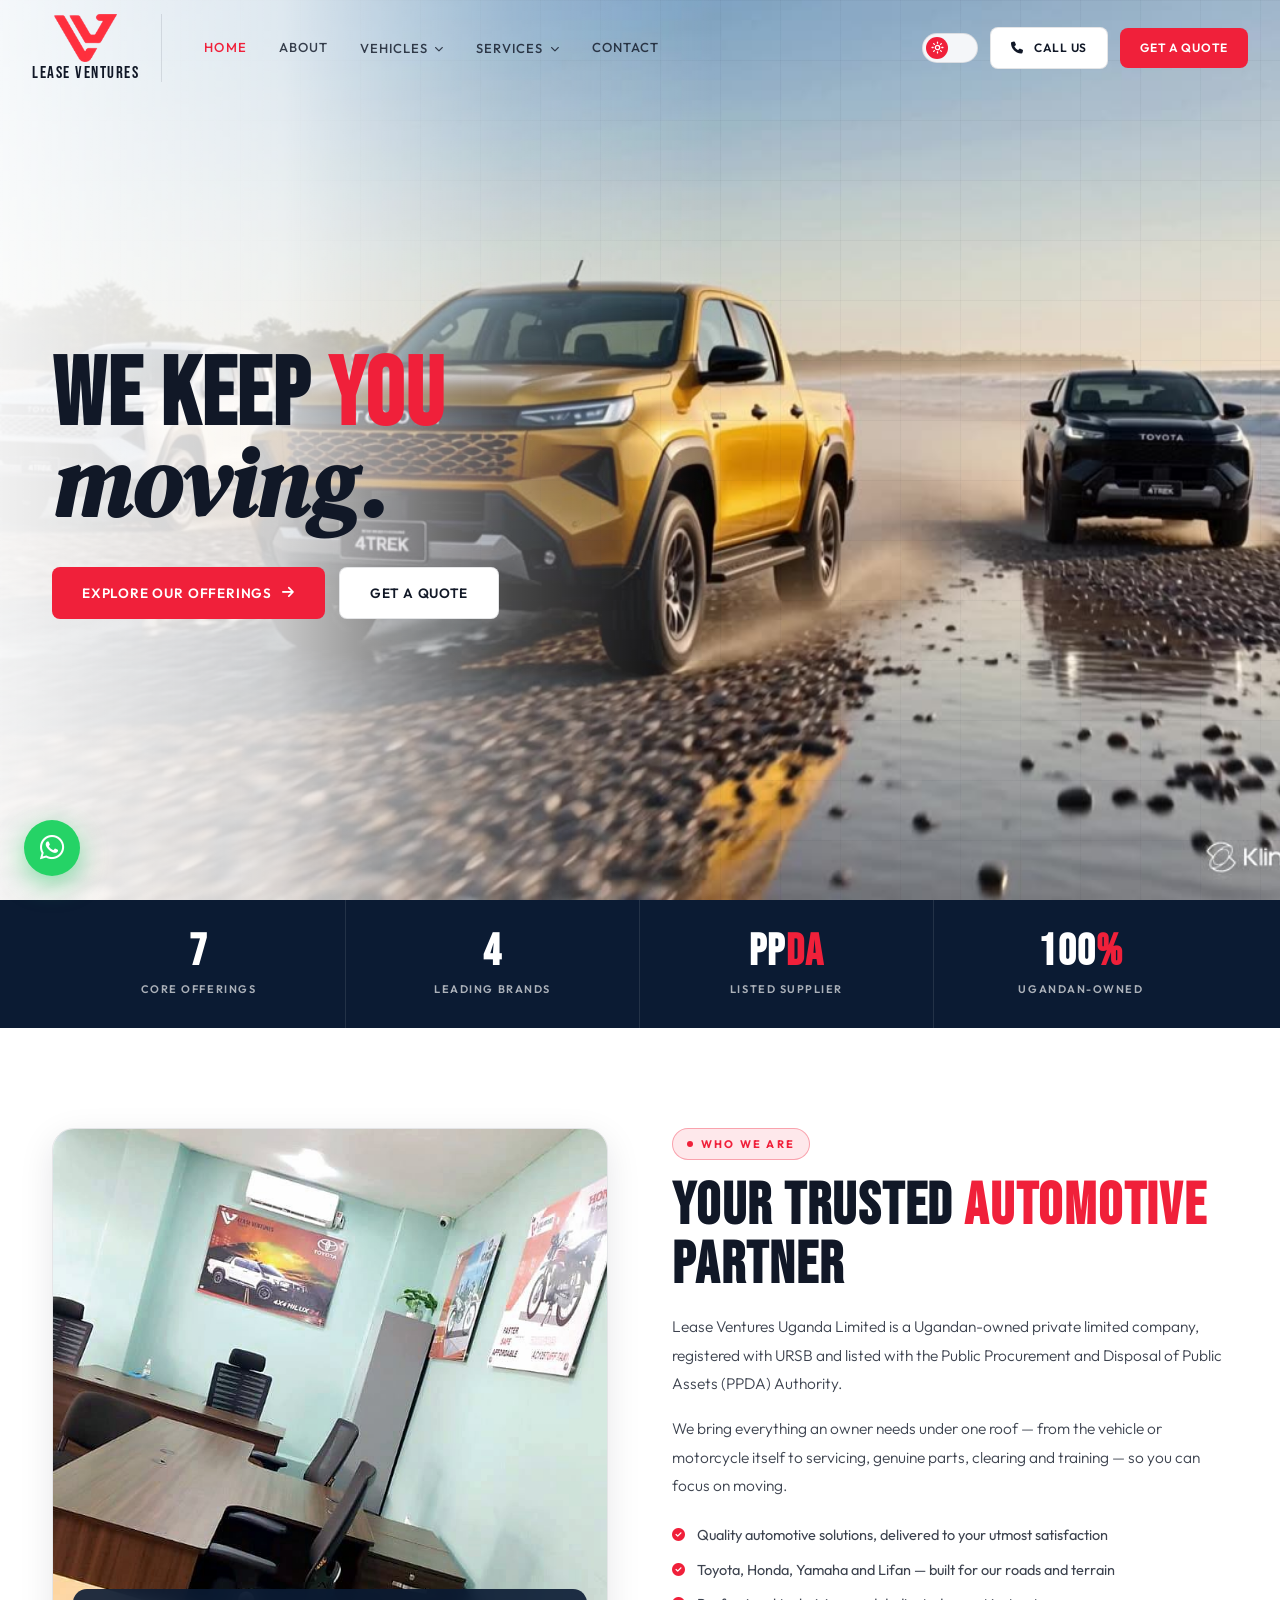
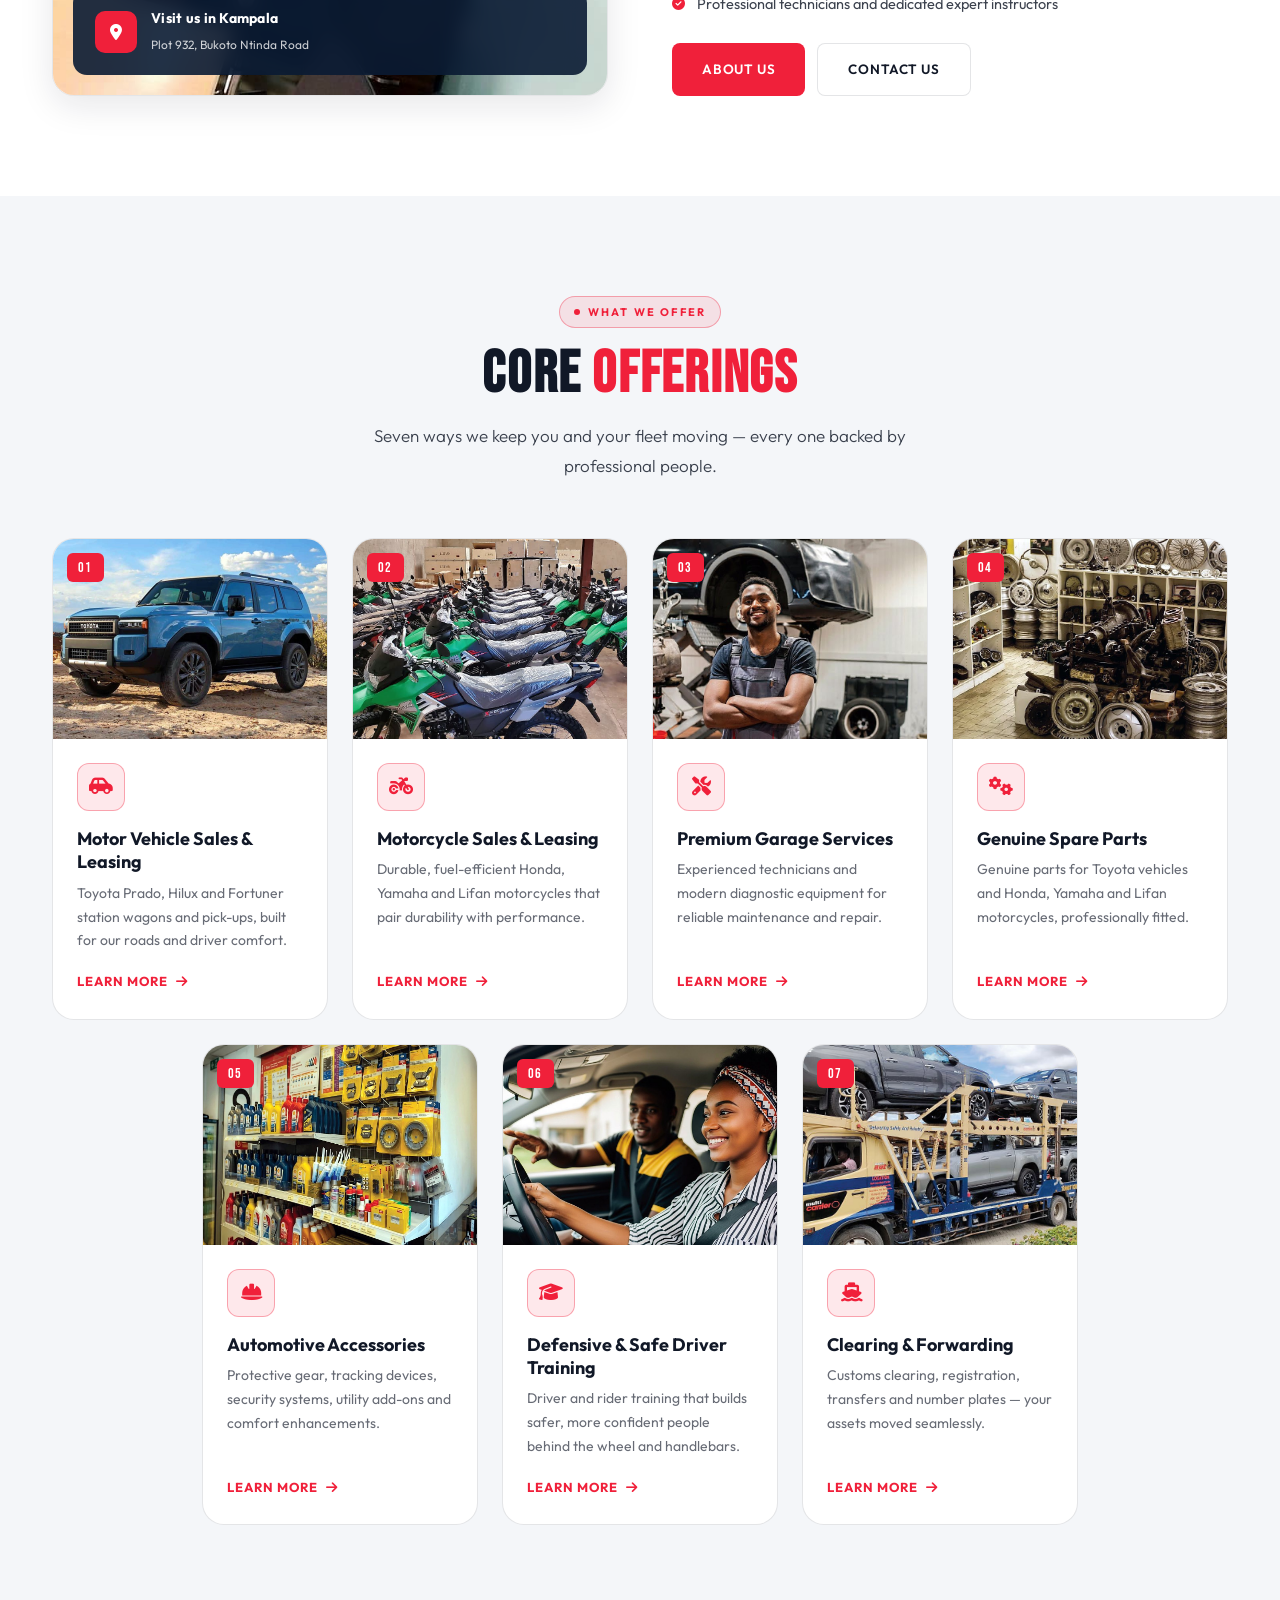
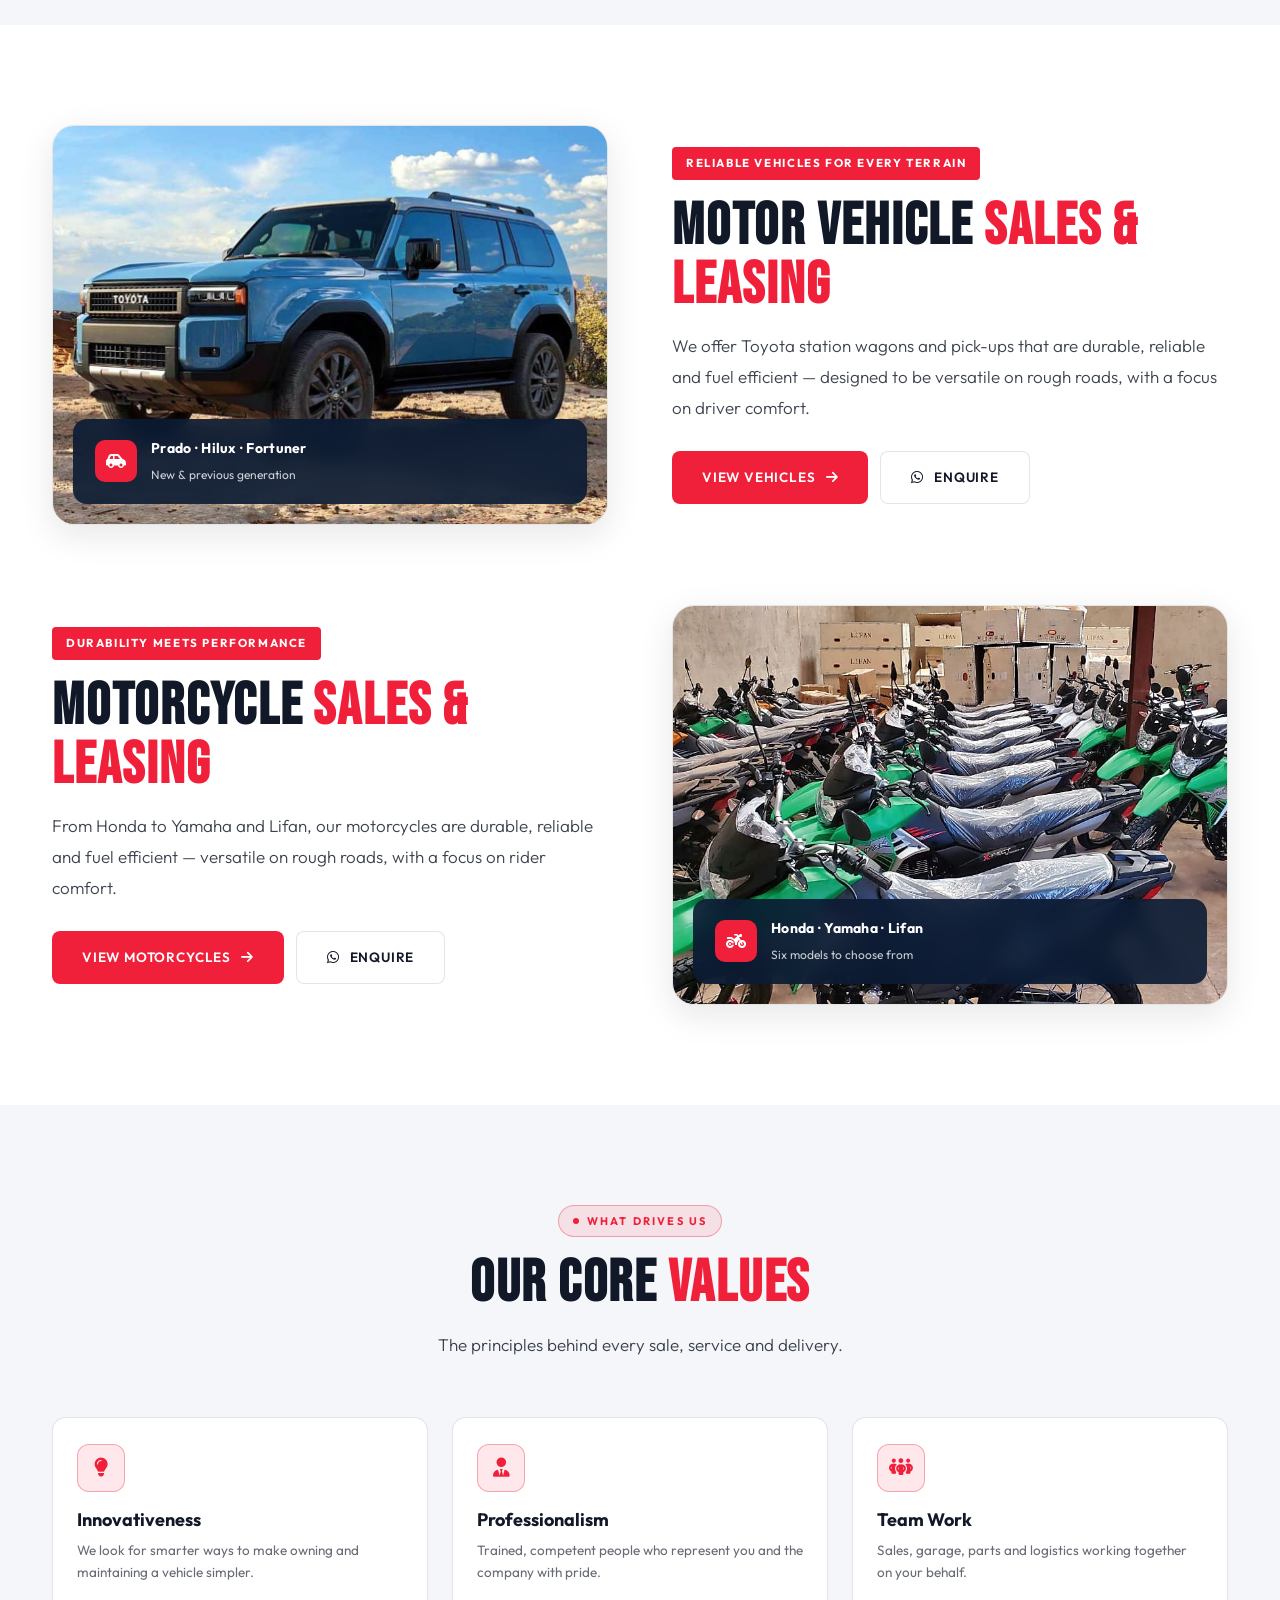
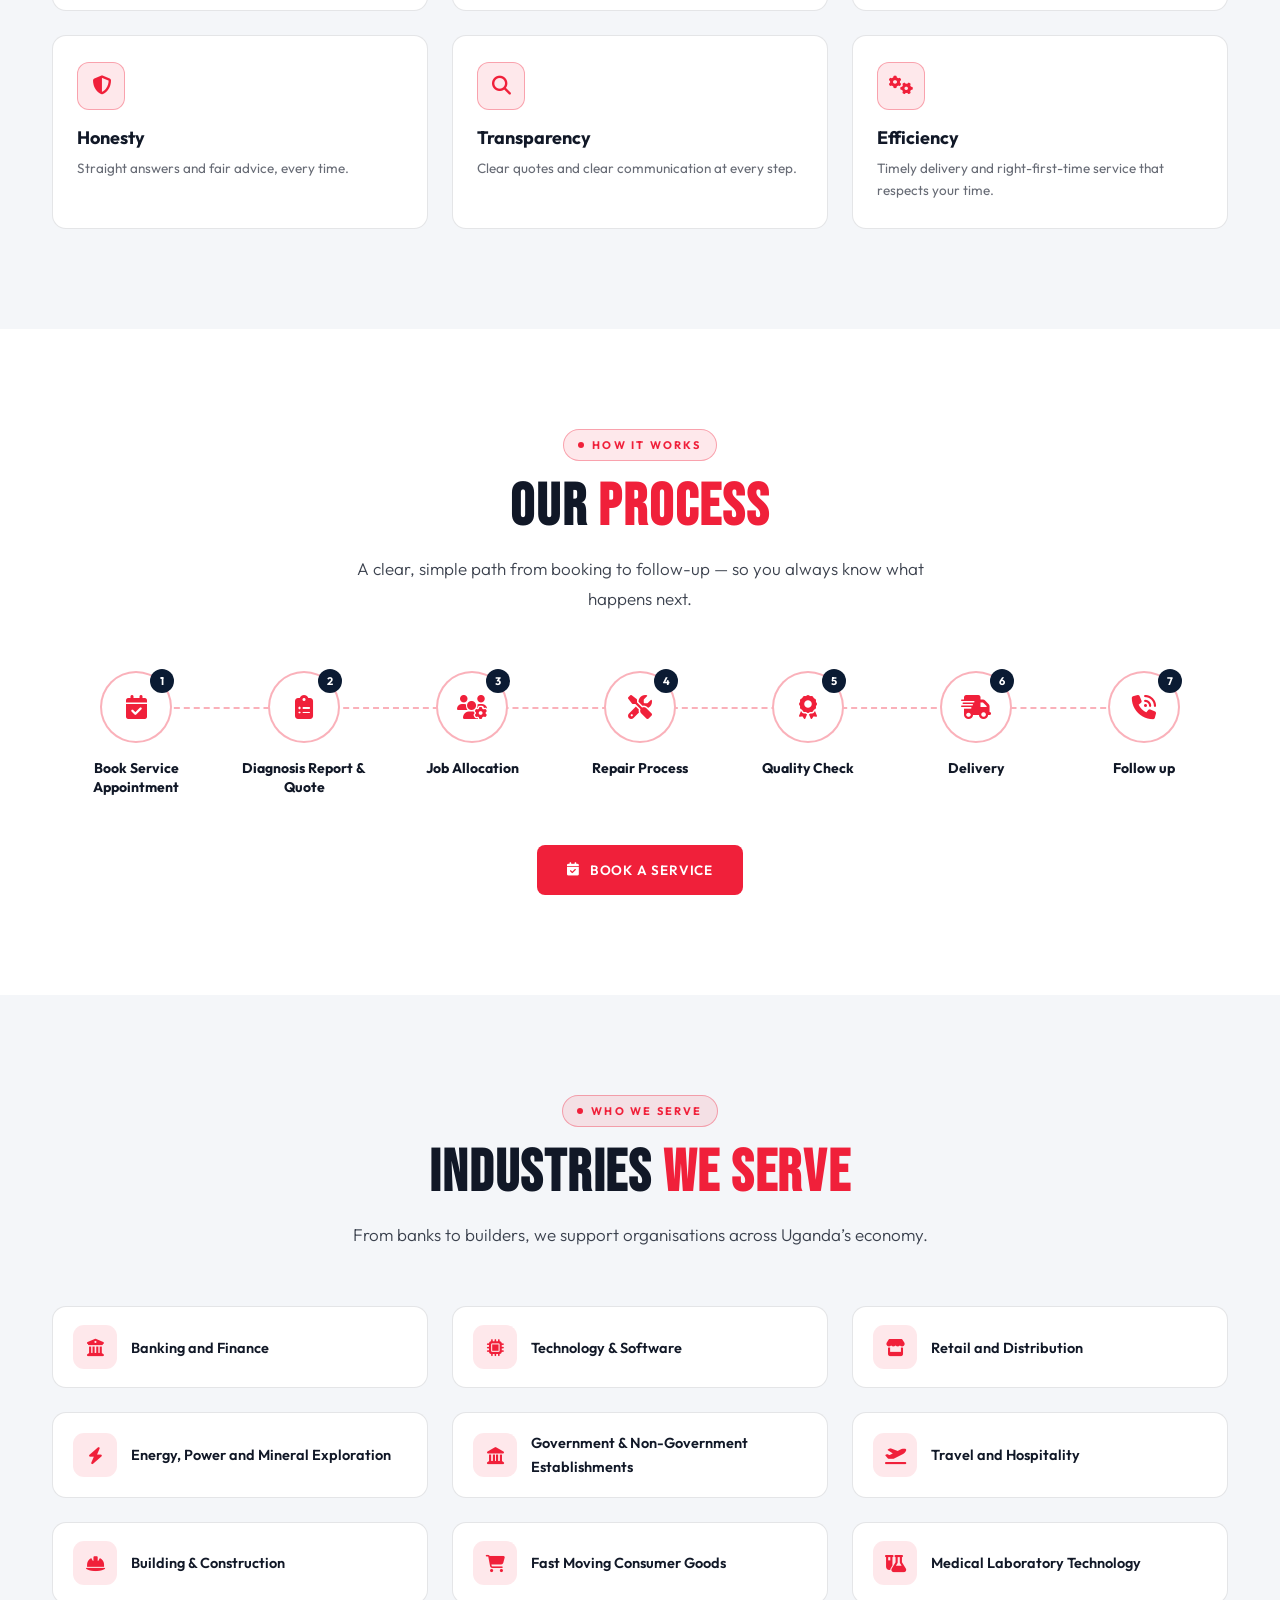
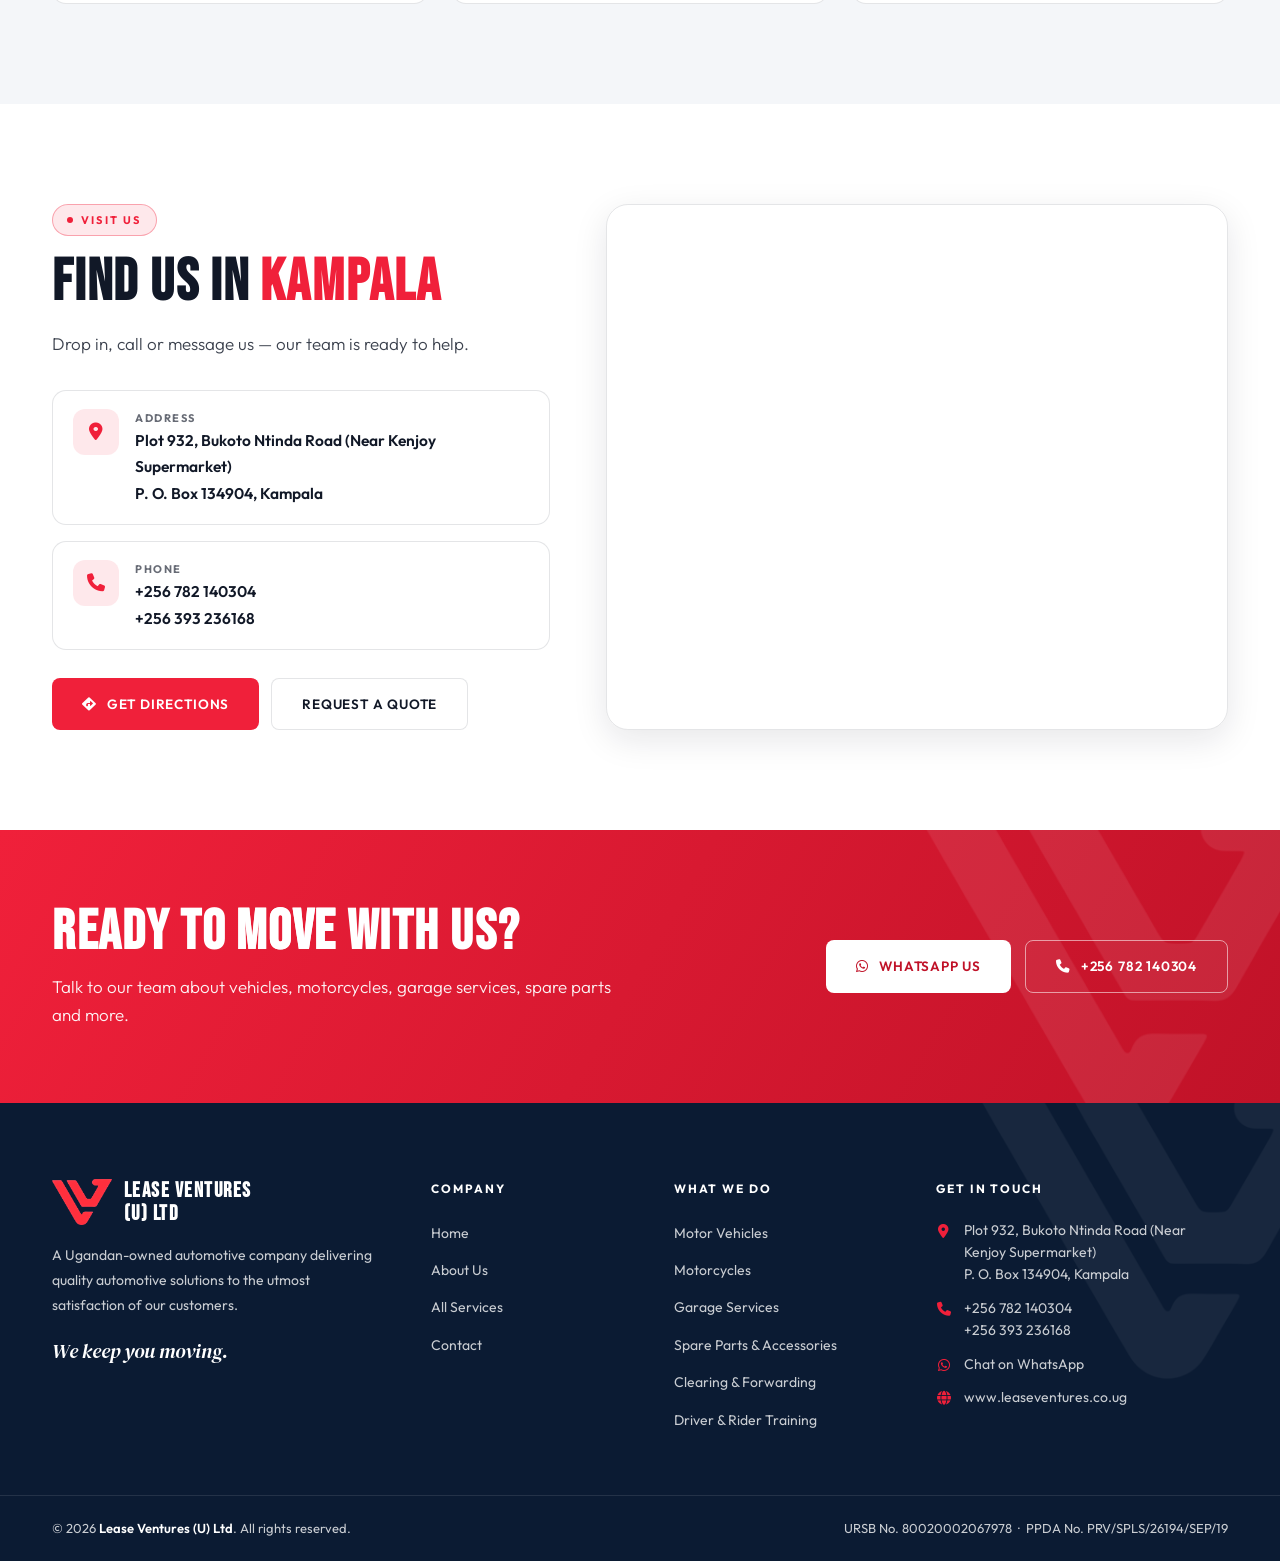
==== commit 74d0c70b: "Implemented videos moving cars pickups" ====
--- a/index.html
+++ b/index.html
@@ -96,26 +96,27 @@
 
         <section class="hero" id="top">
             <div class="hero-bg">
-                <div class="hero-bg-img" role="img" aria-label="Toyota Hilux 4TREK pickups parked on a pebble beach"></div>
+                <!-- Poster shows instantly; the video fades in over it once it is actually playing -->
+                <div class="hero-bg-img" role="img" aria-label="Toyota Hilux 4TREK pickups driving along a pebble beach"></div>
+                <video class="hero-video" id="heroVideo" muted loop playsinline preload="none" aria-hidden="true" tabindex="-1" poster="images/racingcars-poster.jpg">
+                    <source src="videos/racingcars-hero-mobile.mp4" type="video/mp4" media="(max-width: 720px)" />
+                    <source src="videos/racingcars-hero.mp4" type="video/mp4" />
+                </video>
                 <div class="hero-grid"></div>
             </div>
             <div class="container">
                 <div class="hero-text">
-                    <div class="hero-badge"><span class="dot"></span>Kampala, Uganda &middot; Automotive Solutions</div>
                     <h1>WE KEEP <span class="accent">YOU</span><br><span class="italic">moving.</span></h1>
-                    <p class="hero-sub">Toyota vehicles, Honda, Yamaha &amp; Lifan motorcycles, a premium garage, genuine spare parts, clearing &amp; forwarding and driver training &mdash; all in one place.</p>
                     <div class="hero-actions">
                         <a href="services.html" class="btn btn-primary">Explore Our Offerings <i
                 class="fa-solid fa-arrow-right"></i></a>
                         <a href="contact.html#quote" class="btn btn-outline">Get a Quote</a>
                     </div>
-                    <div class="hero-chips">
-                        <span><i class="fa-solid fa-circle-check"></i> Ugandan-owned</span>
-                        <span><i class="fa-solid fa-circle-check"></i> URSB registered</span>
-                        <span><i class="fa-solid fa-circle-check"></i> PPDA listed supplier</span>
-                    </div>
-                </div>
-            </div>
+                </div>
+            </div>
+            <button class="hero-toggle" id="heroToggle" type="button" aria-label="Pause background video" hidden>
+                <i class="fa-solid fa-pause"></i>
+            </button>
         </section>
 
         <section class="stats">
--- a/css/style.css
+++ b/css/style.css
@@ -640,22 +640,80 @@
 .hero-bg-img {
     position: absolute;
     inset: 0;
-    background: url('../images/hero.jpg') 62% bottom / cover no-repeat;
+    background: url('../images/racingcars-poster.jpg') 62% bottom / cover no-repeat;
 }
 
 html[data-theme="dark"] .hero-bg-img {
     filter: brightness(.75);
+}
+
+/* Hero video: sits on top of the poster, fades in only once it is really playing */
+.hero-video {
+    position: absolute;
+    inset: 0;
+    width: 100%;
+    height: 100%;
+    object-fit: cover;
+    object-position: 62% bottom;
+    opacity: 0;
+    transition: opacity .9s ease;
+    /* own compositor layer: keeps decoding off the main thread's layout/paint work */
+    transform: translateZ(0) scale(1.04);
+    will-change: transform, opacity;
+    pointer-events: none;
+}
+
+.hero-video.is-playing {
+    opacity: 1;
+}
+
+html[data-theme="dark"] .hero-video {
+    filter: brightness(.75);
+}
+
+.hero-toggle {
+    position: absolute;
+    right: 24px;
+    bottom: 76px;
+    z-index: 3;
+    width: 44px;
+    height: 44px;
+    border-radius: 50%;
+    border: 1px solid rgba(255, 255, 255, .55);
+    background: rgba(15, 23, 42, .55);
+    color: #fff;
+    font-size: 14px;
+    cursor: pointer;
+    display: grid;
+    place-items: center;
+    backdrop-filter: blur(6px);
+    -webkit-backdrop-filter: blur(6px);
+    transition: background .2s ease, transform .2s ease;
+}
+
+.hero-toggle[hidden] {
+    display: none;
+}
+
+.hero-toggle:hover {
+    background: var(--red);
+    transform: scale(1.06);
+}
+
+.hero-toggle:focus-visible {
+    outline: 3px solid #fff;
+    outline-offset: 3px;
 }
 
 .hero-bg::after {
     content: '';
     position: absolute;
     inset: 0;
-    background: linear-gradient(90deg, rgba(255, 255, 255, .96) 0%, rgba(255, 255, 255, .90) 30%, rgba(255, 255, 255, .45) 50%, rgba(255, 255, 255, 0) 68%);
+    background: linear-gradient(90deg, rgba(255, 255, 255, .94) 0%, rgba(255, 255, 255, .78) 22%, rgba(255, 255, 255, .28) 40%, rgba(255, 255, 255, 0) 56%);
 }
 
 html[data-theme="dark"] .hero-bg::after {
-    background: linear-gradient(90deg, rgba(10, 13, 18, .94) 0%, rgba(10, 13, 18, .86) 30%, rgba(10, 13, 18, .45) 50%, rgba(10, 13, 18, 0) 68%);
+    background: linear-gradient(90deg, rgba(10, 13, 18, .92) 0%, rgba(10, 13, 18, .75) 22%, rgba(10, 13, 18, .3) 40%, rgba(10, 13, 18, 0) 56%);
 }
 
 .hero-grid {
@@ -2070,14 +2128,27 @@
         min-height: 0;
         align-items: flex-start;
     }
+    /* phones: headline on top, the footage in its own band underneath so the cars stay visible */
+    .hero-bg-img,
+    .hero-video {
+        top: auto;
+        height: clamp(240px, 82vw, 360px);
+        -webkit-mask-image: linear-gradient(180deg, transparent 0, #000 38%);
+        mask-image: linear-gradient(180deg, transparent 0, #000 38%);
+    }
     .hero-bg-img {
-        background-position: 70% bottom;
-    }
-    .hero-bg::after {
-        background: linear-gradient(180deg, rgba(255, 255, 255, .95) 0%, rgba(255, 255, 255, .88) 55%, rgba(255, 255, 255, .25) 80%, rgba(255, 255, 255, 0) 100%);
-    }
+        background-position: 50% 62%;
+    }
+    .hero-video {
+        object-position: 50% 62%;
+    }
+    .hero-toggle {
+        right: 16px;
+        bottom: 16px;
+    }
+    .hero-bg::after,
     html[data-theme="dark"] .hero-bg::after {
-        background: linear-gradient(180deg, rgba(10, 13, 18, .94) 0%, rgba(10, 13, 18, .86) 55%, rgba(10, 13, 18, .3) 80%, rgba(10, 13, 18, 0) 100%);
+        background: none;
     }
     .hero-text {
         padding: 36px 0 clamp(200px, 60vw, 330px);
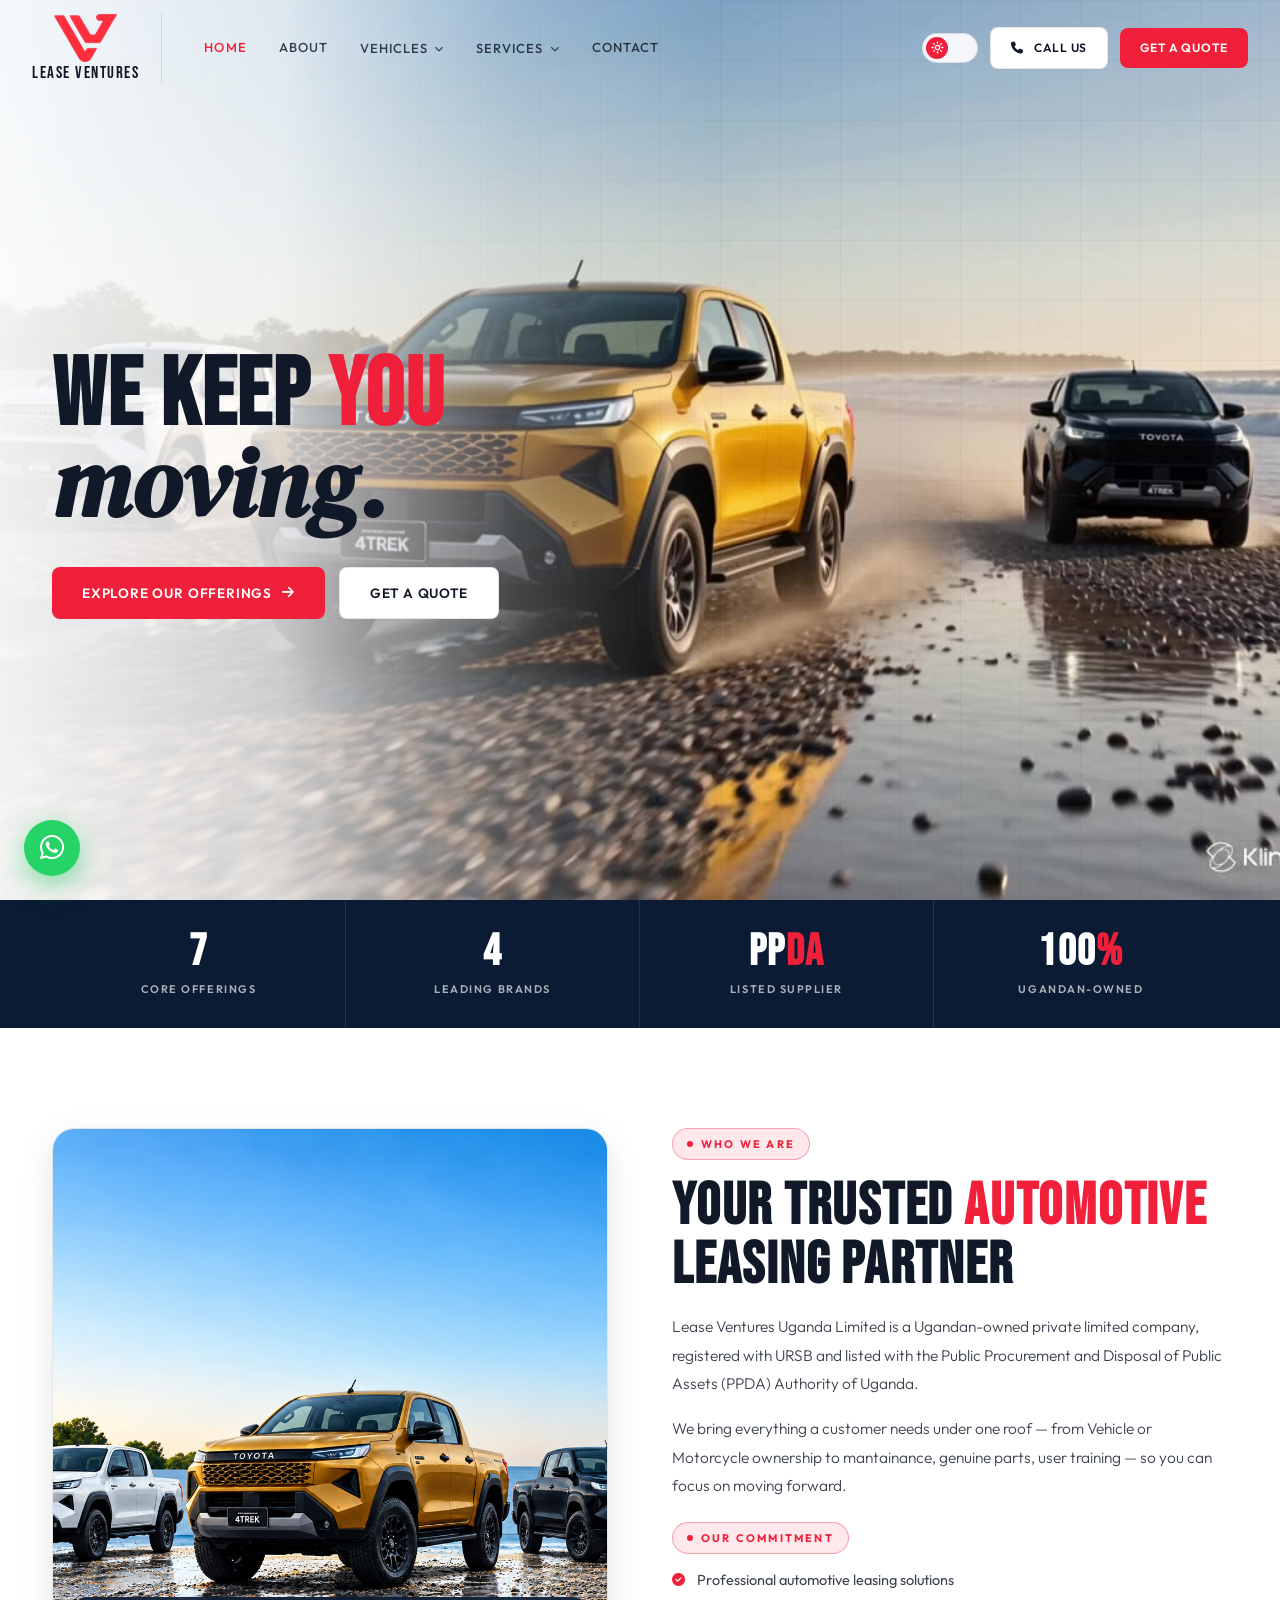
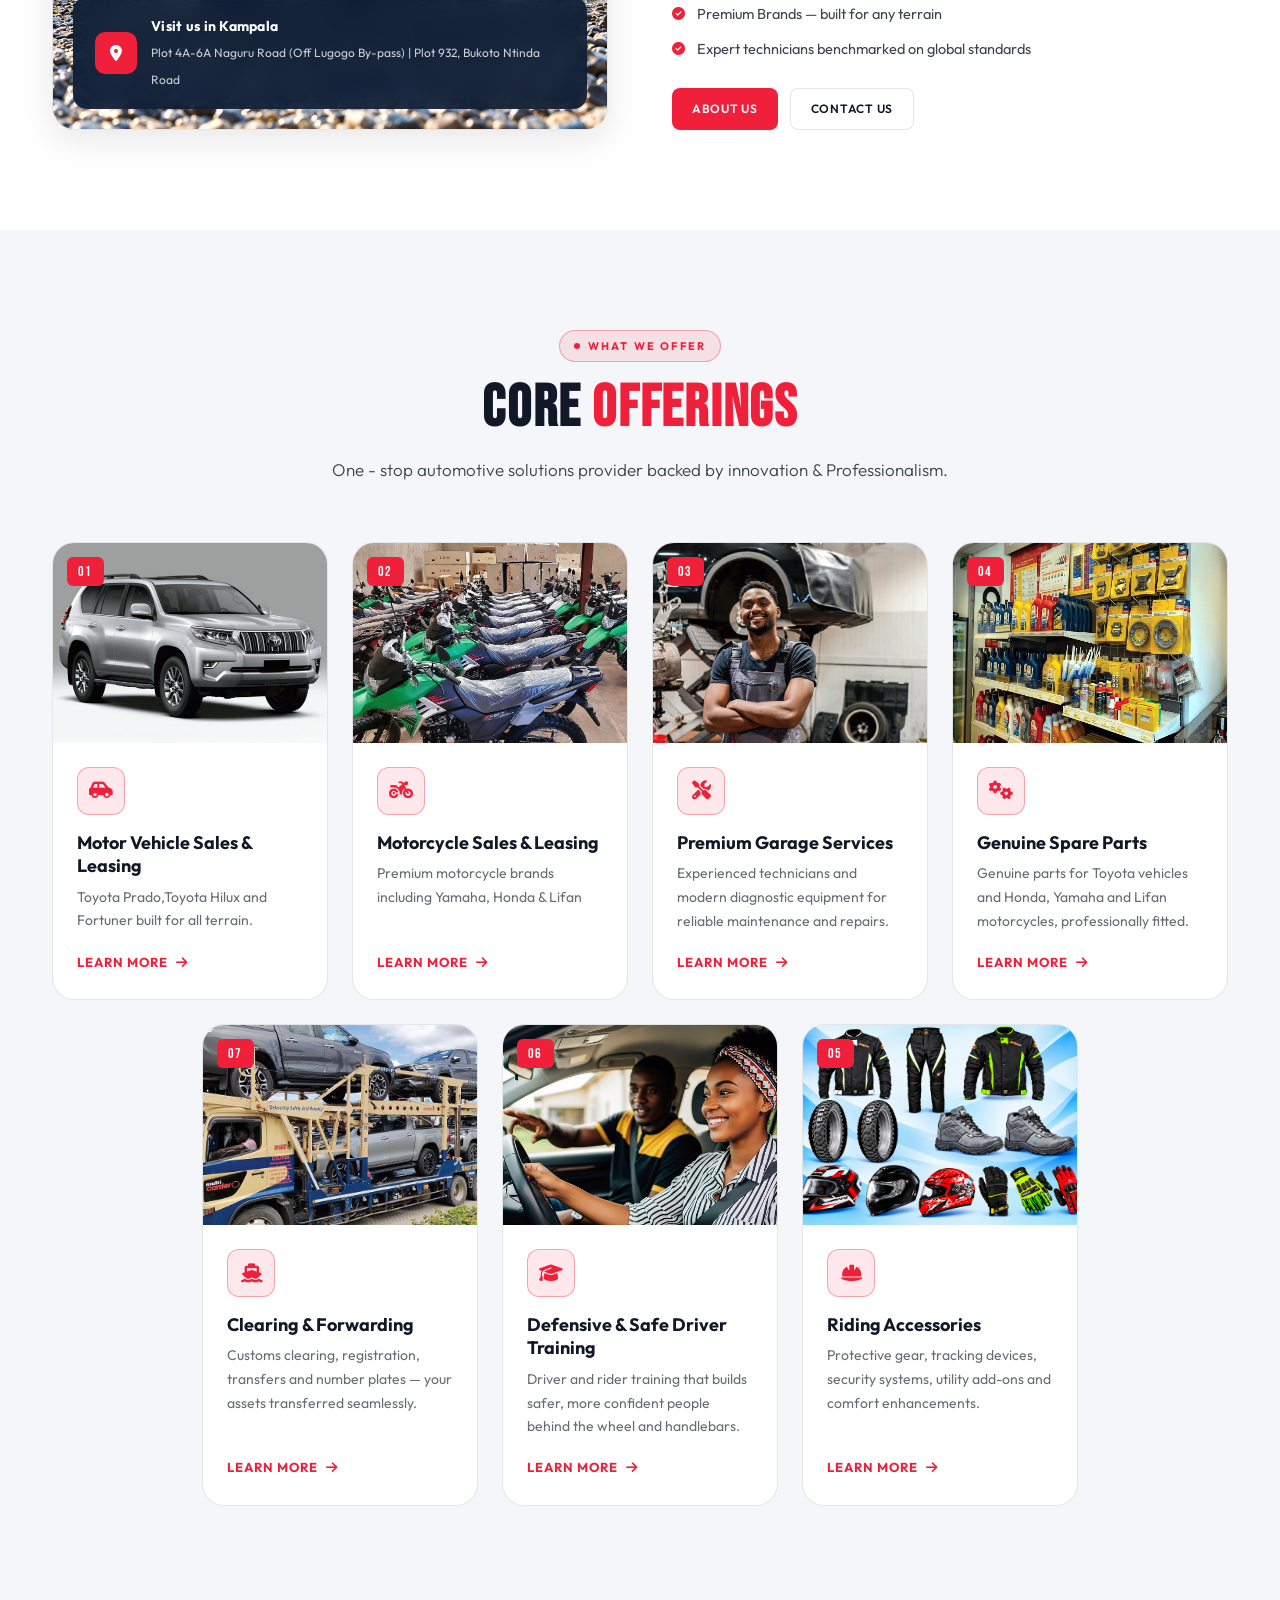
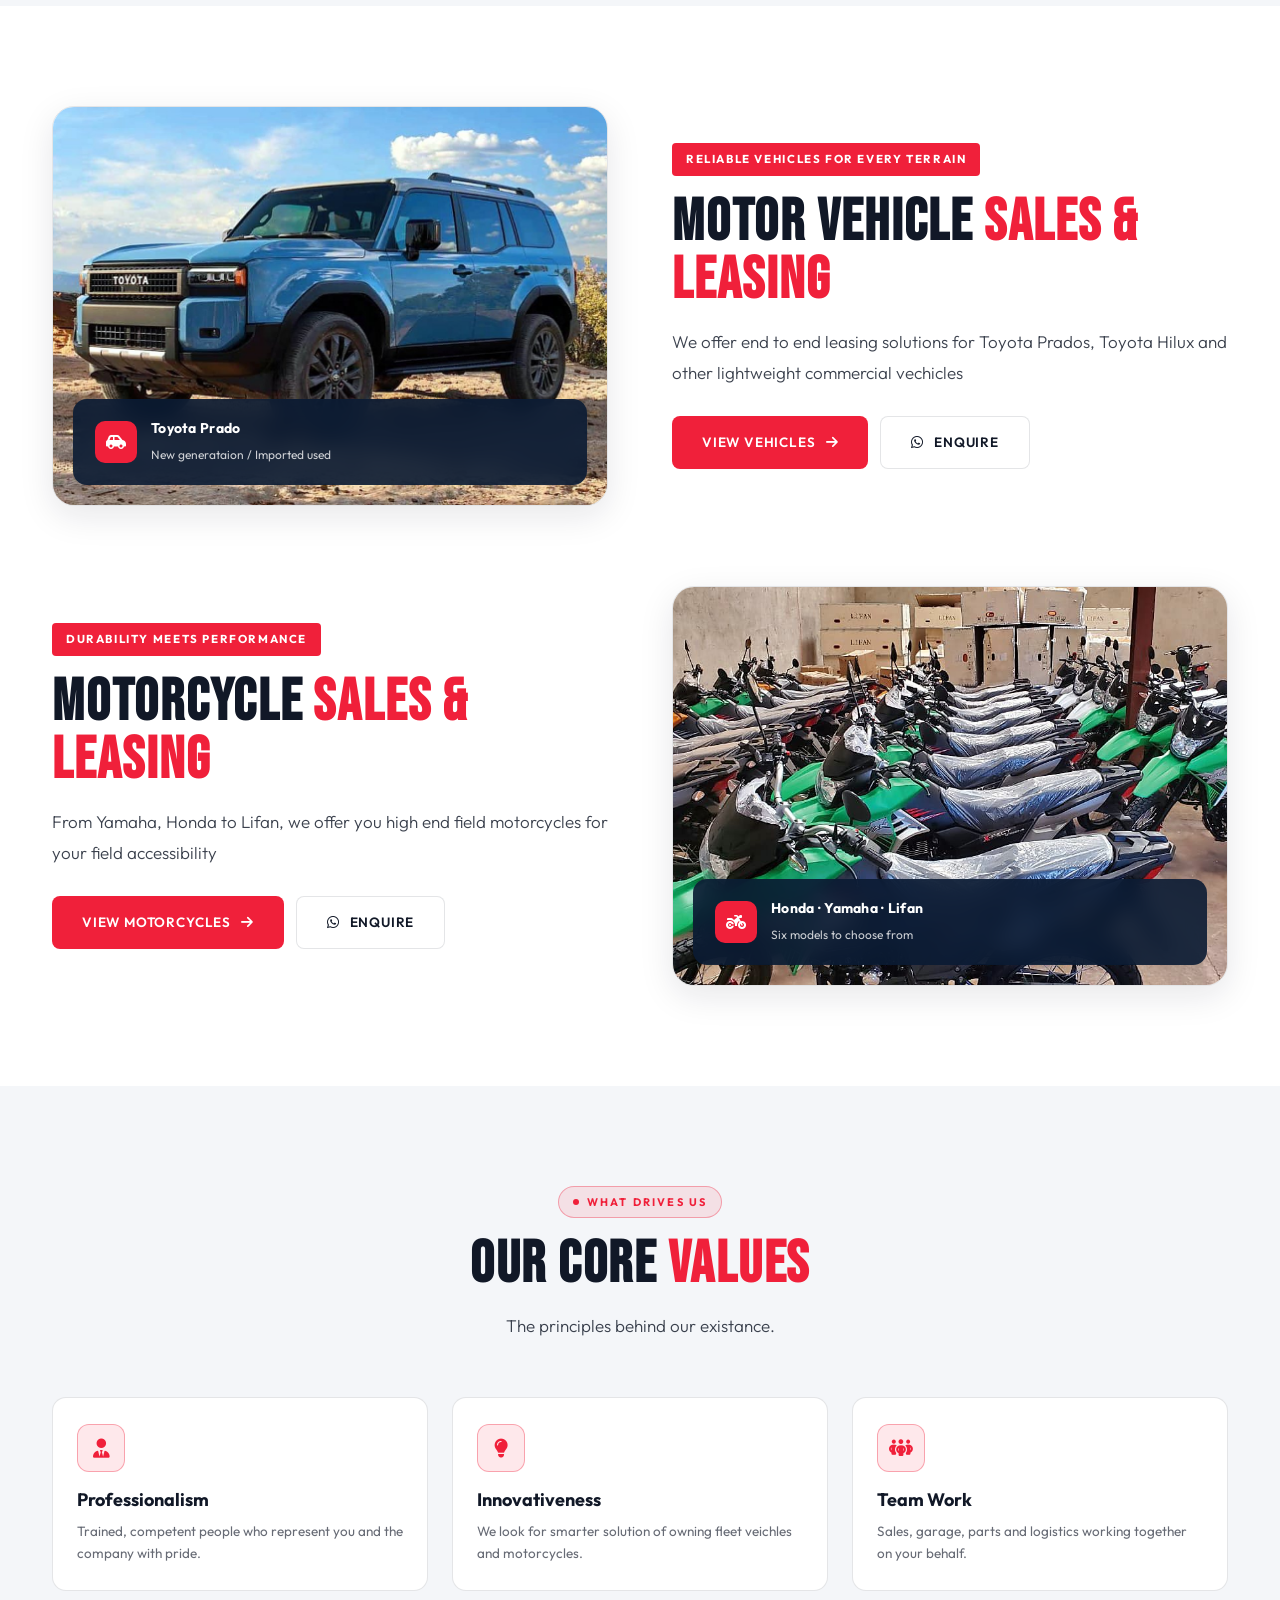
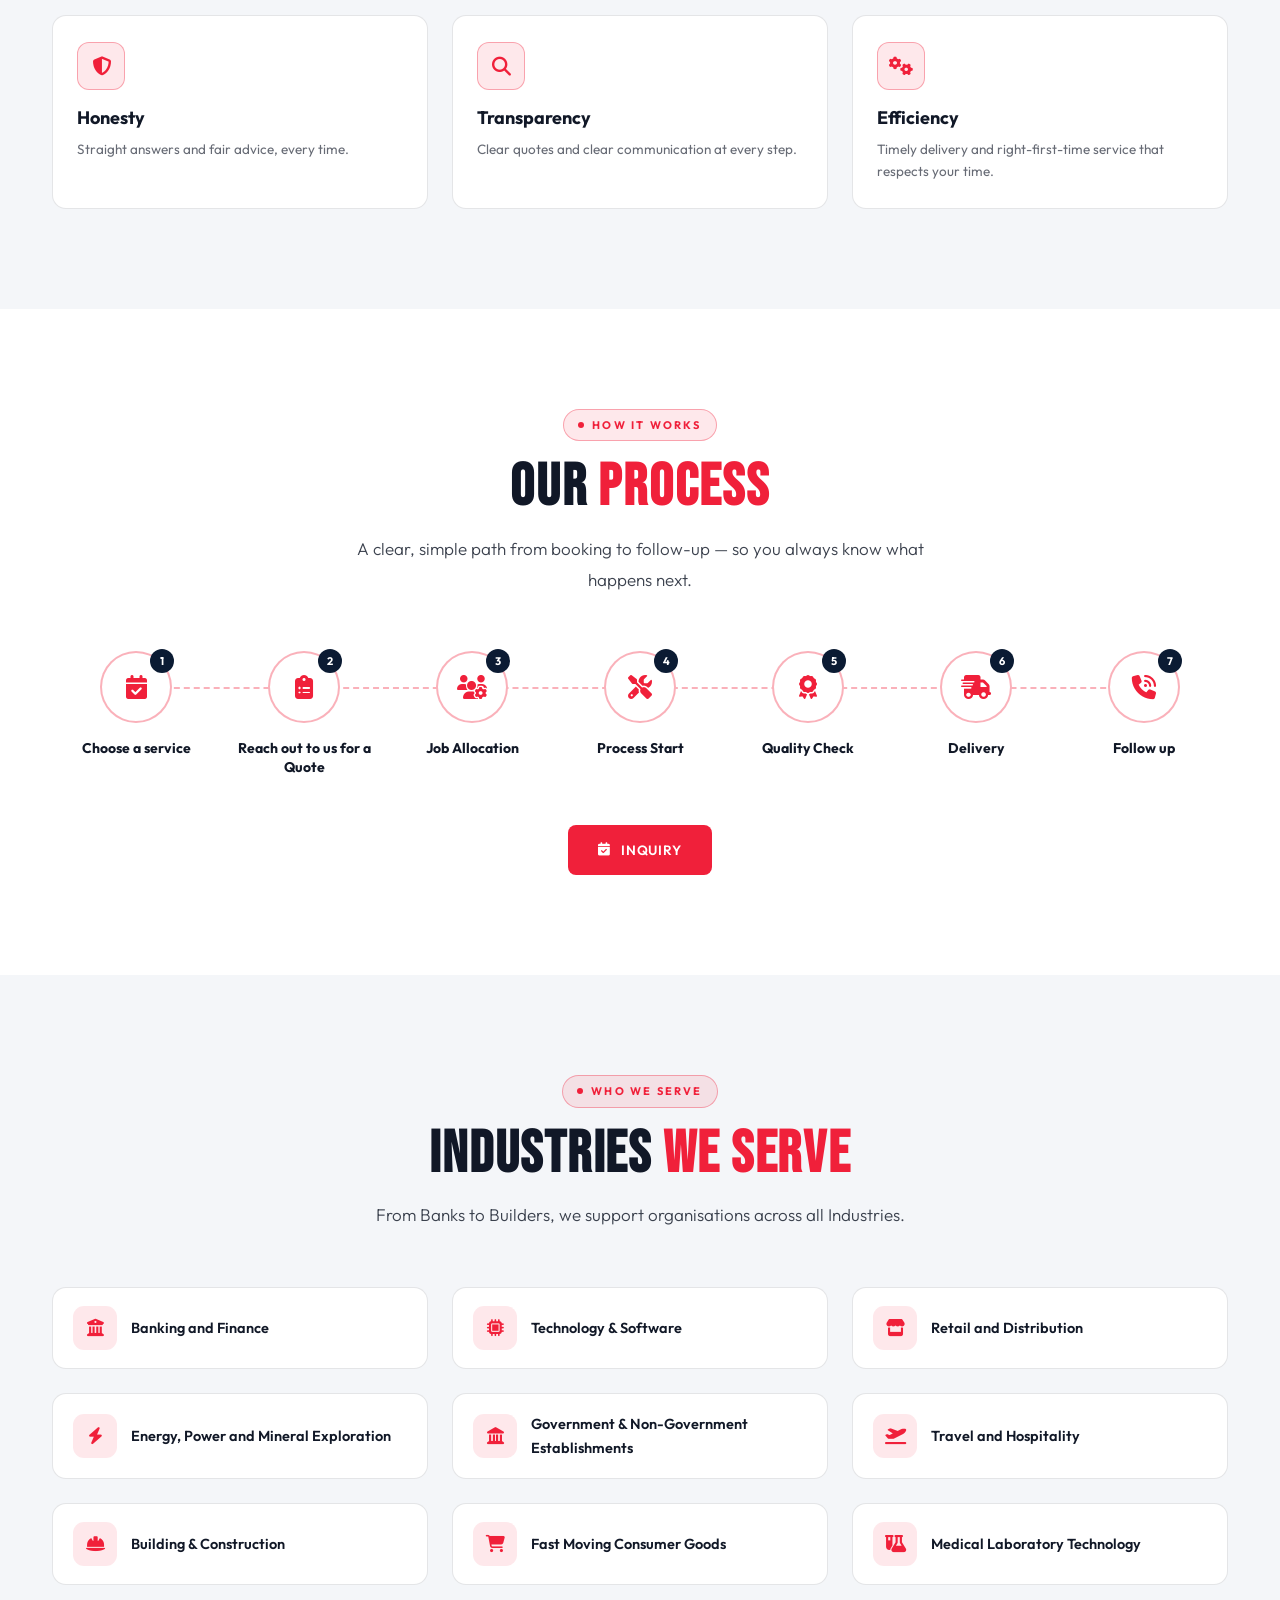
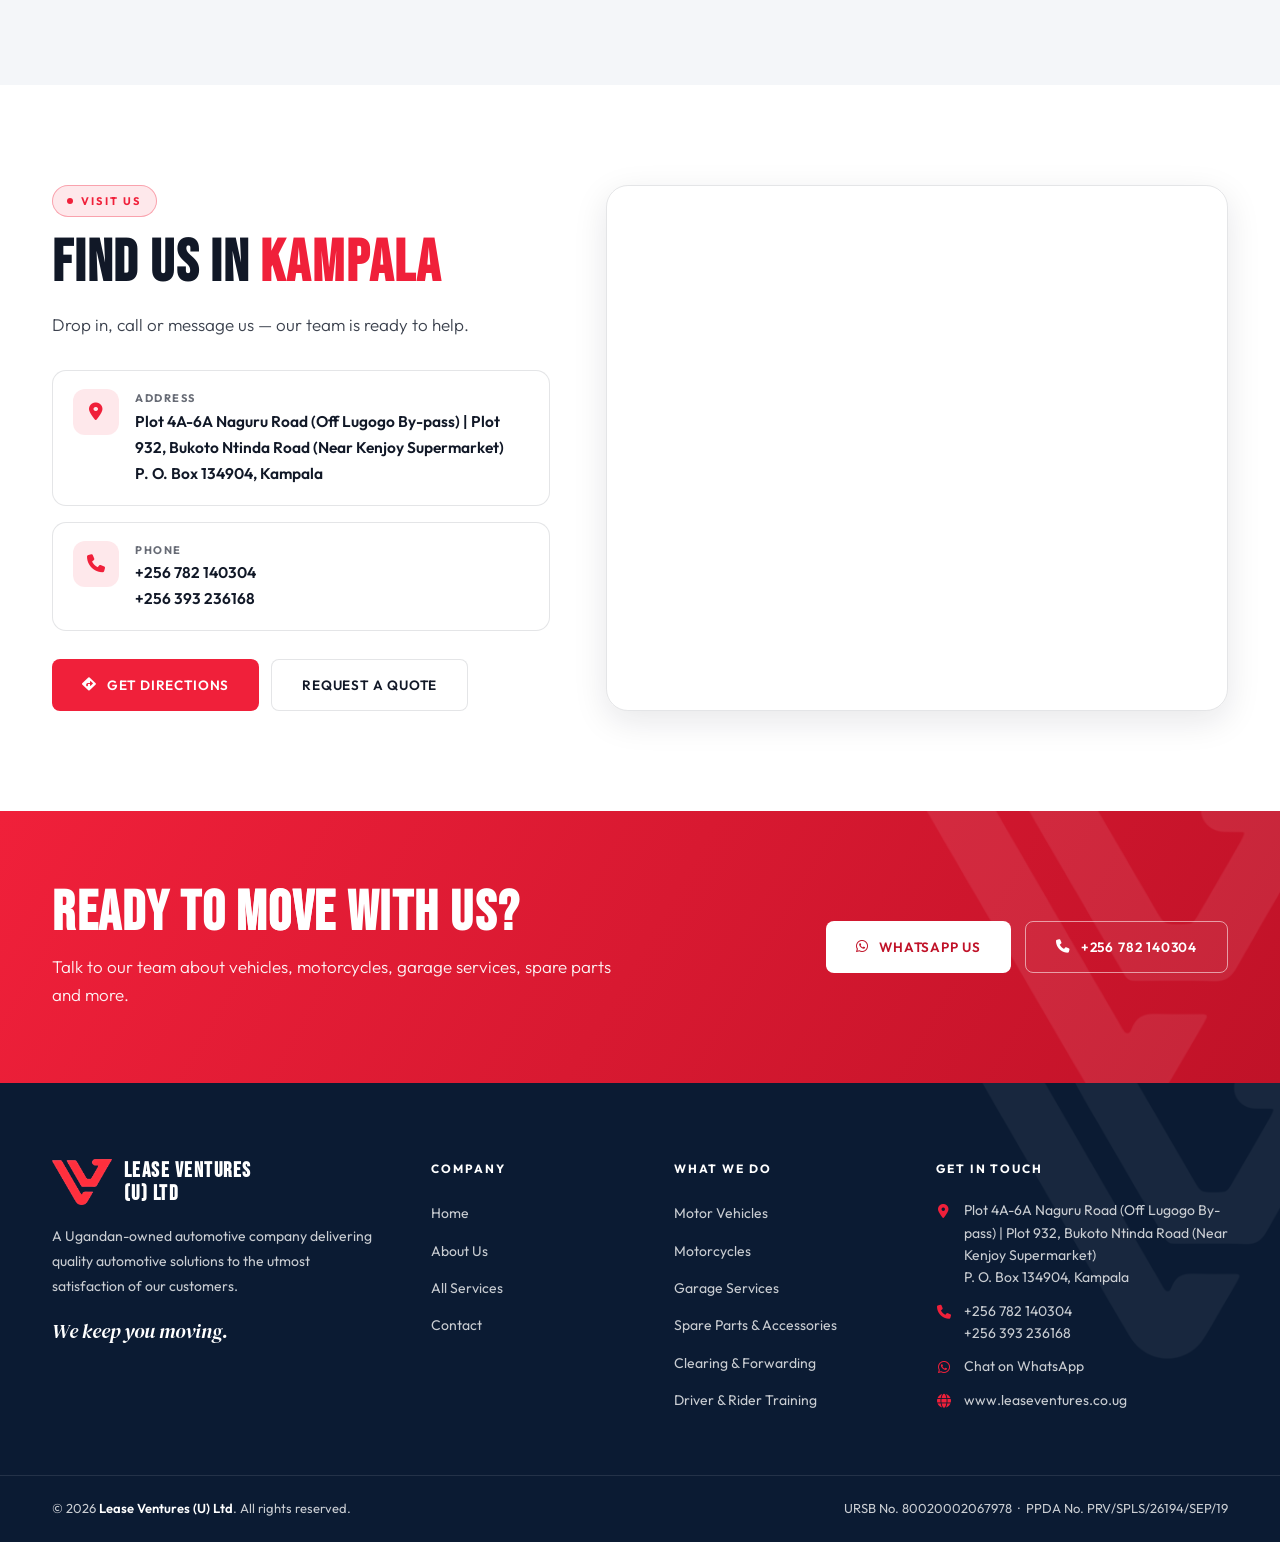
==== commit fbd483c7: "Andrew Index page update" ====
--- a/index.html
+++ b/index.html
@@ -26,7 +26,7 @@
             "telephone": "+256 782 140304",
             "address": {
                 "@type": "PostalAddress",
-                "streetAddress": "Plot 932, Bukoto Ntinda Road (Near Kenjoy Supermarket)",
+                "streetAddress": "Plot 4A-6A Naguru Road (Off Lugogo By-pass) | Plot 932, Bukoto Ntinda Road (Near Kenjoy Supermarket)",
                 "addressLocality": "Kampala",
                 "addressCountry": "UG"
             }
@@ -102,6 +102,11 @@
                     <source src="videos/racingcars-hero-mobile.mp4" type="video/mp4" media="(max-width: 720px)" />
                     <source src="videos/racingcars-hero.mp4" type="video/mp4" />
                 </video>
+                <!-- second clip: crossfades in after the first, then back again (see js/main.js) -->
+                <video class="hero-video" id="heroVideo2" muted loop playsinline preload="none" aria-hidden="true" tabindex="-1">
+                    <source src="videos/carblink-hero-mobile.mp4" type="video/mp4" media="(max-width: 720px)" />
+                    <source src="videos/carblink-hero.mp4" type="video/mp4" />
+                </video>
                 <div class="hero-grid"></div>
             </div>
             <div class="container">
@@ -132,25 +137,26 @@
             <div class="container">
                 <div class="split">
                     <div class="split-media reveal">
-                        <img src="images/office.jpg" alt="Inside the Lease Ventures showroom and office" loading="lazy" />
+                        <img src="images/office.png" alt="Inside the Lease Ventures showroom and office" loading="lazy" />
                         <div class="float-card"><i class="fa-solid fa-location-dot"></i>
-                            <div><b>Visit us in Kampala</b><small>Plot 932, Bukoto Ntinda Road</small></div>
+                            <div><b>Visit us in Kampala</b><small>Plot 4A-6A Naguru Road (Off Lugogo By-pass) | Plot 932, Bukoto Ntinda Road</small></div>
                         </div>
                     </div>
                     <div class="split-body reveal d1">
                         <span class="eyebrow">Who We Are</span>
-                        <h2 class="title">YOUR TRUSTED <span>AUTOMOTIVE</span> PARTNER</h2>
+                        <h2 class="title">YOUR TRUSTED <span>AUTOMOTIVE</span> LEASING PARTNER</h2>
                         <div class="prose">
-                            <p>Lease Ventures Uganda Limited is a Ugandan-owned private limited company, registered with URSB and listed with the Public Procurement and Disposal of Public Assets (PPDA) Authority.</p>
-                            <p>We bring everything an owner needs under one roof &mdash; from the vehicle or motorcycle itself to servicing, genuine parts, clearing and training &mdash; so you can focus on moving.</p>
-                        </div>
-                        <ul class="check-list">
-                            <li><i class="fa-solid fa-circle-check"></i>Quality automotive solutions, delivered to your utmost satisfaction
+                            <p>Lease Ventures Uganda Limited is a Ugandan-owned private limited company, registered with URSB and listed with the Public Procurement and Disposal of Public Assets (PPDA) Authority of Uganda.</p>
+                            <p>We bring everything a customer needs under one roof &mdash; from Vehicle or Motorcycle ownership to mantainance, genuine parts, user training &mdash; so you can focus on moving forward.</p>
+                        </div>
+                        <span class="eyebrow" style="margin-top: 2em;">OUR COMMITMENT</span>
+                        <ul class="check-list" style="margin-top: -0.2em;">
+                            <li><i class="fa-solid fa-circle-check"></i>Professional automotive leasing solutions
                             </li>
-                            <li><i class="fa-solid fa-circle-check"></i>Toyota, Honda, Yamaha and Lifan &mdash; built for our roads and terrain</li>
-                            <li><i class="fa-solid fa-circle-check"></i>Professional technicians and dedicated expert instructors</li>
+                            <li><i class="fa-solid fa-circle-check"></i>Premium Brands &mdash; built for any terrain</li>
+                            <li><i class="fa-solid fa-circle-check"></i>Expert technicians benchmarked on global standards</li>
                         </ul>
-                        <div class="btn-row"><a href="about.html" class="btn btn-primary">About Us</a><a href="contact.html" class="btn btn-outline">Contact Us</a></div>
+                        <div class="btn-row"><a href="about.html" class="btn btn-primary btn-sm">About Us</a><a href="contact.html" class="btn btn-outline btn-sm">Contact Us</a></div>
                     </div>
                 </div>
             </div>
@@ -161,16 +167,16 @@
                 <div class="section-head center reveal">
                     <span class="eyebrow">What We Offer</span>
                     <h2 class="title">CORE <span>OFFERINGS</span></h2>
-                    <p class="lead">Seven ways we keep you and your fleet moving &mdash; every one backed by professional people.
+                    <p class="lead">One - stop automotive solutions provider backed by innovation & Professionalism.
                     </p>
                 </div>
                 <div class="offers">
                     <article class="offer reveal d1">
-                        <div class="offer-img"><img src="images/prado-new.jpg" alt="Motor Vehicle Sales & Leasing" loading="lazy" /><span class="num">01</span></div>
+                        <div class="offer-img"><img src="images/prado-prev.jpg" alt="Motor Vehicle Sales & Leasing" loading="lazy" /><span class="num">01</span></div>
                         <div class="offer-body">
                             <div class="icon-box"><i class="fa-solid fa-car-side"></i></div>
                             <h3>Motor Vehicle Sales & Leasing</h3>
-                            <p>Toyota Prado, Hilux and Fortuner station wagons and pick-ups, built for our roads and driver comfort.
+                            <p>Toyota Prado,Toyota Hilux and Fortuner built for all terrain.
                             </p>
                             <a href="vehicles.html" class="link-arrow">Learn more <i class="fa-solid fa-arrow-right"></i></a>
                         </div>
@@ -180,7 +186,7 @@
                         <div class="offer-body">
                             <div class="icon-box"><i class="fa-solid fa-motorcycle"></i></div>
                             <h3>Motorcycle Sales & Leasing</h3>
-                            <p>Durable, fuel-efficient Honda, Yamaha and Lifan motorcycles that pair durability with performance.</p>
+                            <p>Premium motorcycle brands including Yamaha, Honda & Lifan</p>
                             <a href="motorcycles.html" class="link-arrow">Learn more <i class="fa-solid fa-arrow-right"></i></a>
                         </div>
                     </article>
@@ -189,12 +195,12 @@
                         <div class="offer-body">
                             <div class="icon-box"><i class="fa-solid fa-screwdriver-wrench"></i></div>
                             <h3>Premium Garage Services</h3>
-                            <p>Experienced technicians and modern diagnostic equipment for reliable maintenance and repair.</p>
+                            <p>Experienced technicians and modern diagnostic equipment for reliable maintenance and repairs.</p>
                             <a href="garage.html" class="link-arrow">Learn more <i class="fa-solid fa-arrow-right"></i></a>
                         </div>
                     </article>
                     <article class="offer reveal d1">
-                        <div class="offer-img"><img src="images/shop-parts.jpg" alt="Genuine Spare Parts" loading="lazy" /><span class="num">04</span></div>
+                        <div class="offer-img"><img src="images/accessories.jpg" alt="Genuine Spare Parts" loading="lazy" /><span class="num">04</span></div>
                         <div class="offer-body">
                             <div class="icon-box"><i class="fa-solid fa-gears"></i></div>
                             <h3>Genuine Spare Parts</h3>
@@ -202,13 +208,14 @@
                             <a href="spare-parts.html" class="link-arrow">Learn more <i class="fa-solid fa-arrow-right"></i></a>
                         </div>
                     </article>
-                    <article class="offer reveal d2">
-                        <div class="offer-img"><img src="images/accessories.jpg" alt="Automotive Accessories" loading="lazy" /><span class="num">05</span></div>
-                        <div class="offer-body">
-                            <div class="icon-box"><i class="fa-solid fa-helmet-safety"></i></div>
-                            <h3>Automotive Accessories</h3>
-                            <p>Protective gear, tracking devices, security systems, utility add-ons and comfort enhancements.</p>
-                            <a href="spare-parts.html#accessories" class="link-arrow">Learn more <i
+
+                    <article class="offer reveal d1">
+                        <div class="offer-img"><img src="images/carrier.jpg" alt="Clearing & Forwarding" loading="lazy" /><span class="num">07</span></div>
+                        <div class="offer-body">
+                            <div class="icon-box"><i class="fa-solid fa-ship"></i></div>
+                            <h3>Clearing & Forwarding</h3>
+                            <p>Customs clearing, registration, transfers and number plates — your assets transferred seamlessly.</p>
+                            <a href="clearing-forwarding.html" class="link-arrow">Learn more <i
                   class="fa-solid fa-arrow-right"></i></a>
                         </div>
                     </article>
@@ -221,13 +228,13 @@
                             <a href="driver-training.html" class="link-arrow">Learn more <i class="fa-solid fa-arrow-right"></i></a>
                         </div>
                     </article>
-                    <article class="offer reveal d1">
-                        <div class="offer-img"><img src="images/carrier.jpg" alt="Clearing & Forwarding" loading="lazy" /><span class="num">07</span></div>
-                        <div class="offer-body">
-                            <div class="icon-box"><i class="fa-solid fa-ship"></i></div>
-                            <h3>Clearing & Forwarding</h3>
-                            <p>Customs clearing, registration, transfers and number plates — your assets moved seamlessly.</p>
-                            <a href="clearing-forwarding.html" class="link-arrow">Learn more <i
+                    <article class="offer reveal d2">
+                        <div class="offer-img"><img src="images/riding-accessories.png" alt="Automotive Accessories" loading="lazy" /><span class="num">05</span></div>
+                        <div class="offer-body">
+                            <div class="icon-box"><i class="fa-solid fa-helmet-safety"></i></div>
+                            <h3>Riding Accessories</h3>
+                            <p>Protective gear, tracking devices, security systems, utility add-ons and comfort enhancements.</p>
+                            <a href="spare-parts.html#accessories" class="link-arrow">Learn more <i
                   class="fa-solid fa-arrow-right"></i></a>
                         </div>
                     </article>
@@ -241,13 +248,13 @@
                     <div class="split-media reveal">
                         <img src="images/prado-new.jpg" alt="Toyota Prado new generation" loading="lazy" />
                         <div class="float-card"><i class="fa-solid fa-car-side"></i>
-                            <div><b>Prado &middot; Hilux &middot; Fortuner</b><small>New &amp; previous generation</small></div>
+                            <div><b>Toyota Prado</b><small>New generataion / Imported used</small></div>
                         </div>
                     </div>
                     <div class="split-body reveal d1">
                         <span class="tagline">Reliable vehicles for every terrain</span>
                         <h2 class="title">MOTOR VEHICLE <span>SALES &amp; LEASING</span></h2>
-                        <p class="lead">We offer Toyota station wagons and pick-ups that are durable, reliable and fuel efficient &mdash; designed to be versatile on rough roads, with a focus on driver comfort.</p>
+                        <p class="lead">We offer end to end leasing solutions for Toyota Prados, Toyota Hilux and other lightweight commercial vechicles</p>
                         <div class="btn-row"><a href="vehicles.html" class="btn btn-primary">View Vehicles <i
                   class="fa-solid fa-arrow-right"></i></a><a href="https://wa.me/256782140304?text=Hello%20Lease%20Ventures%2C%20I%20am%20interested%20in%20your%20Toyota%20vehicles." class="btn btn-outline" target="_blank" rel="noopener"><i class="fa-brands fa-whatsapp"></i> Enquire</a>
                         </div>
@@ -263,7 +270,7 @@
                     <div class="split-body reveal d1">
                         <span class="tagline">Durability meets performance</span>
                         <h2 class="title">MOTORCYCLE <span>SALES &amp; LEASING</span></h2>
-                        <p class="lead">From Honda to Yamaha and Lifan, our motorcycles are durable, reliable and fuel efficient &mdash; versatile on rough roads, with a focus on rider comfort.</p>
+                        <p class="lead">From Yamaha, Honda to Lifan, we offer you high end field motorcycles for your field accessibility</p>
                         <div class="btn-row"><a href="motorcycles.html" class="btn btn-primary">View Motorcycles <i
                   class="fa-solid fa-arrow-right"></i></a><a href="https://wa.me/256782140304?text=Hello%20Lease%20Ventures%2C%20I%20am%20interested%20in%20your%20motorcycles." class="btn btn-outline" target="_blank" rel="noopener"><i class="fa-brands fa-whatsapp"></i> Enquire</a>
                         </div>
@@ -277,19 +284,21 @@
                 <div class="section-head center reveal">
                     <span class="eyebrow">What Drives Us</span>
                     <h2 class="title">OUR CORE <span>VALUES</span></h2>
-                    <p class="lead">The principles behind every sale, service and delivery.</p>
+                    <p class="lead">The principles behind our existance.</p>
                 </div>
                 <div class="grid g3">
-                    <div class="plain reveal d1">
-                        <div class="icon-box"><i class="fa-solid fa-lightbulb"></i></div>
-                        <h3 class="card-title">Innovativeness</h3>
-                        <p>We look for smarter ways to make owning and maintaining a vehicle simpler.</p>
-                    </div>
                     <div class="plain reveal d2">
                         <div class="icon-box"><i class="fa-solid fa-user-tie"></i></div>
                         <h3 class="card-title">Professionalism</h3>
                         <p>Trained, competent people who represent you and the company with pride.</p>
                     </div>
+
+                    <div class="plain reveal d1">
+                        <div class="icon-box"><i class="fa-solid fa-lightbulb"></i></div>
+                        <h3 class="card-title">Innovativeness</h3>
+                        <p>We look for smarter solution of owning fleet veichles and motorcycles.</p>
+                    </div>
+
                     <div class="plain reveal d3">
                         <div class="icon-box"><i class="fa-solid fa-people-group"></i></div>
                         <h3 class="card-title">Team Work</h3>
@@ -324,11 +333,11 @@
                 <div class="steps">
                     <div class="step reveal d1">
                         <div class="step-icon"><i class="fa-solid fa-calendar-check"></i><sup>1</sup></div>
-                        <h4>Book Service Appointment</h4>
+                        <h4>Choose a service</h4>
                     </div>
                     <div class="step reveal d2">
                         <div class="step-icon"><i class="fa-solid fa-clipboard-list"></i><sup>2</sup></div>
-                        <h4>Diagnosis Report & Quote</h4>
+                        <h4>Reach out to us for a Quote</h4>
                     </div>
                     <div class="step reveal d3">
                         <div class="step-icon"><i class="fa-solid fa-users-gear"></i><sup>3</sup></div>
@@ -336,7 +345,7 @@
                     </div>
                     <div class="step reveal d1">
                         <div class="step-icon"><i class="fa-solid fa-screwdriver-wrench"></i><sup>4</sup></div>
-                        <h4>Repair Process</h4>
+                        <h4>Process Start</h4>
                     </div>
                     <div class="step reveal d2">
                         <div class="step-icon"><i class="fa-solid fa-award"></i><sup>5</sup></div>
@@ -351,8 +360,7 @@
                         <h4>Follow up</h4>
                     </div>
                 </div>
-                <div class="center reveal" style="margin-top:48px"><a href="https://wa.me/256782140304?text=Hello%20Lease%20Ventures%2C%20I%20would%20like%20to%20book%20a%20garage%20service%20appointment." class="btn btn-primary" target="_blank" rel="noopener"><i class="fa-solid fa-calendar-check"></i> Book a
-            Service</a></div>
+                <div class="center reveal" style="margin-top:48px"><a href="https://wa.me/256782140304?text=Hello%20Lease%20Ventures%2C%20I%20would%20like%20to%20book%20a%20garage%20service%20appointment." class="btn btn-primary" target="_blank" rel="noopener"><i class="fa-solid fa-calendar-check"></i> Inquiry</a></div>
             </div>
         </section>
 
@@ -361,7 +369,7 @@
                 <div class="section-head center reveal">
                     <span class="eyebrow">Who We Serve</span>
                     <h2 class="title">INDUSTRIES <span>WE SERVE</span></h2>
-                    <p class="lead">From banks to builders, we support organisations across Uganda&rsquo;s economy.</p>
+                    <p class="lead">From Banks to Builders, we support organisations across all Industries.</p>
                 </div>
                 <div class="grid g3">
                     <div class="industry reveal d1"><i class="fa-solid fa-building-columns"></i>Banking and Finance</div>
@@ -387,7 +395,7 @@
                         <p class="lead">Drop in, call or message us — our team is ready to help.</p>
                         <div class="info-list">
                             <div class="info"><i class="fa-solid fa-location-dot"></i>
-                                <div><small>Address</small><b>Plot 932, Bukoto Ntinda Road (Near Kenjoy Supermarket)<br>P. O. Box
+                                <div><small>Address</small><b>Plot 4A-6A Naguru Road (Off Lugogo By-pass) | Plot 932, Bukoto Ntinda Road (Near Kenjoy Supermarket)<br>P. O. Box
                     134904, Kampala</b></div>
                             </div>
                             <div class="info"><i class="fa-solid fa-phone"></i>
@@ -448,7 +456,7 @@
                 <div>
                     <h5>Get in Touch</h5>
                     <ul class="footer-contact">
-                        <li><i class="fa-solid fa-location-dot"></i><span>Plot 932, Bukoto Ntinda Road (Near Kenjoy
+                        <li><i class="fa-solid fa-location-dot"></i><span>Plot 4A-6A Naguru Road (Off Lugogo By-pass) | Plot 932, Bukoto Ntinda Road (Near Kenjoy
                 Supermarket)<br>P. O. Box 134904, Kampala</span></li>
                         <li><i class="fa-solid fa-phone"></i><span><a href="tel:+256782140304">+256 782 140304</a><br><a
                   href="tel:+256393236168">+256 393 236168</a></span></li>
--- a/css/style.css
+++ b/css/style.css
@@ -647,7 +647,9 @@
     filter: brightness(.75);
 }
 
+
 /* Hero video: sits on top of the poster, fades in only once it is really playing */
+
 .hero-video {
     position: absolute;
     inset: 0;
@@ -656,7 +658,7 @@
     object-fit: cover;
     object-position: 62% bottom;
     opacity: 0;
-    transition: opacity .9s ease;
+    transition: opacity 1s ease;
     /* own compositor layer: keeps decoding off the main thread's layout/paint work */
     transform: translateZ(0) scale(1.04);
     will-change: transform, opacity;
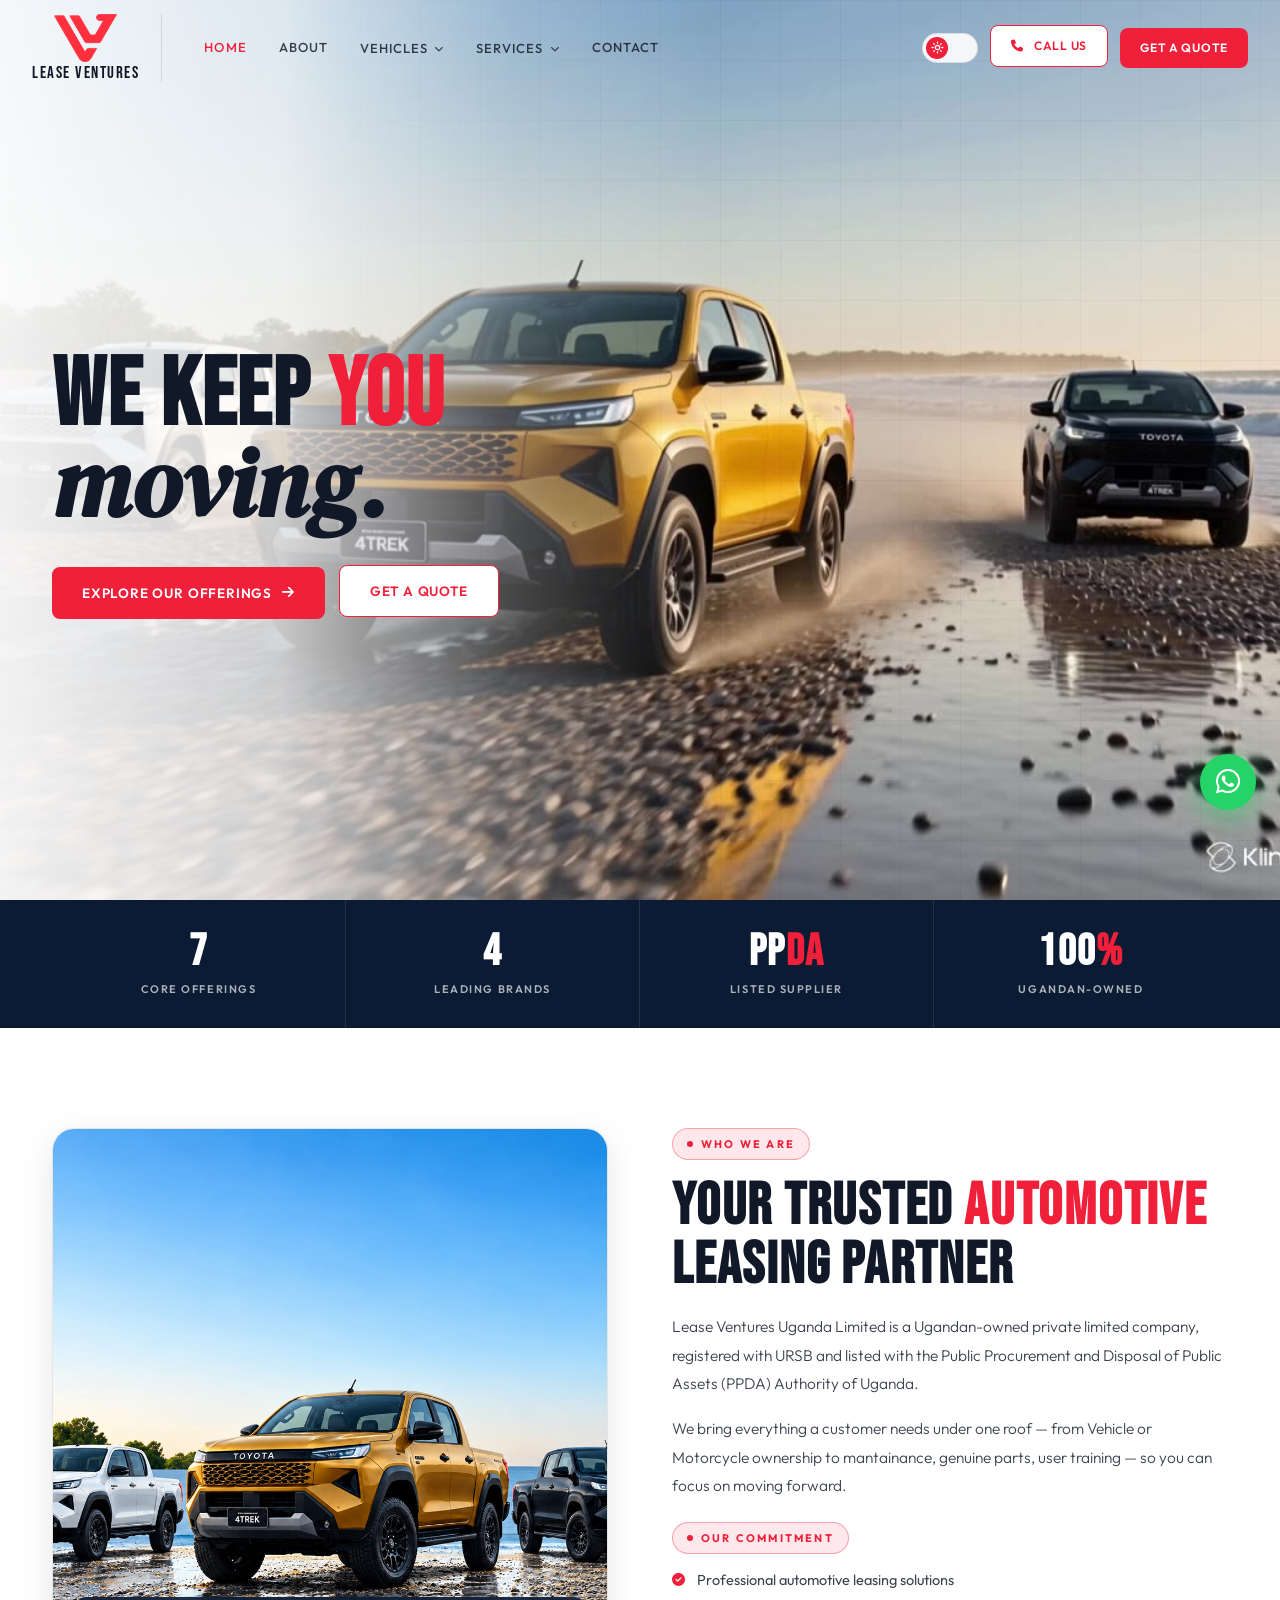
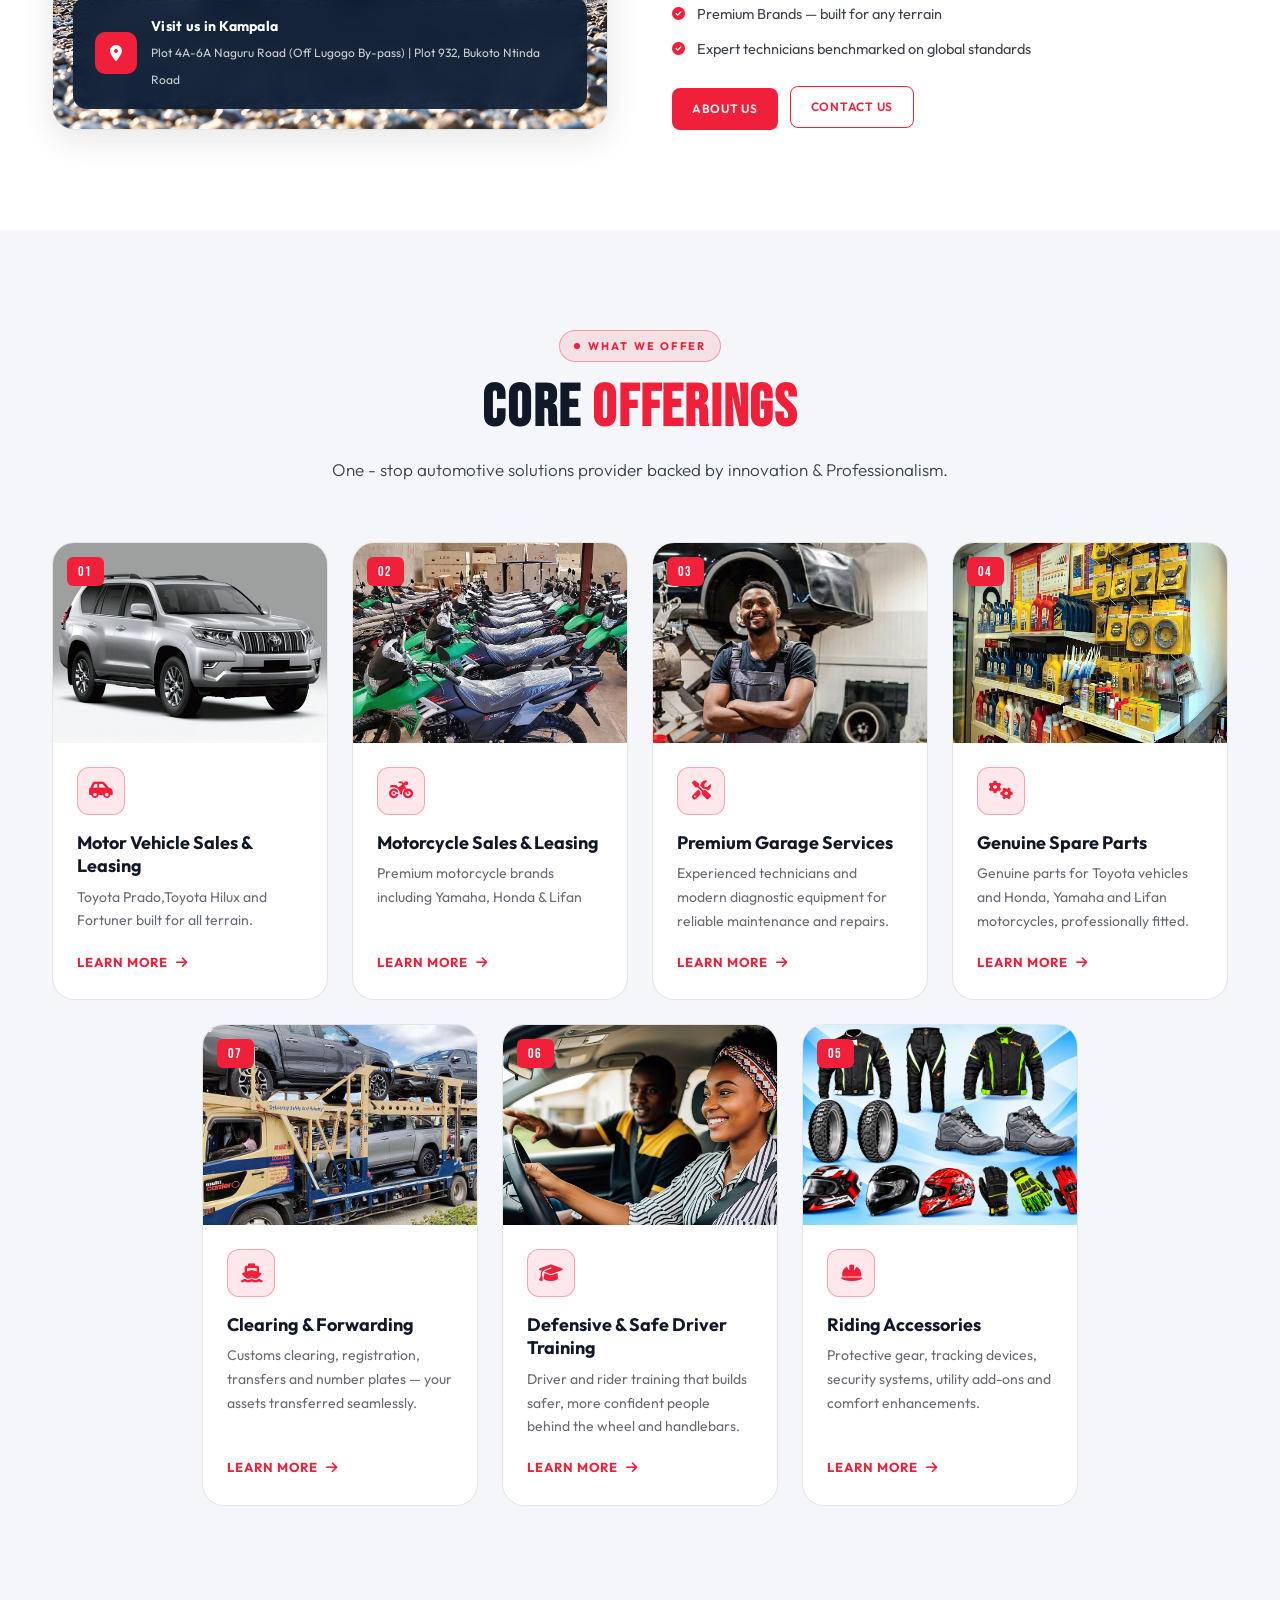
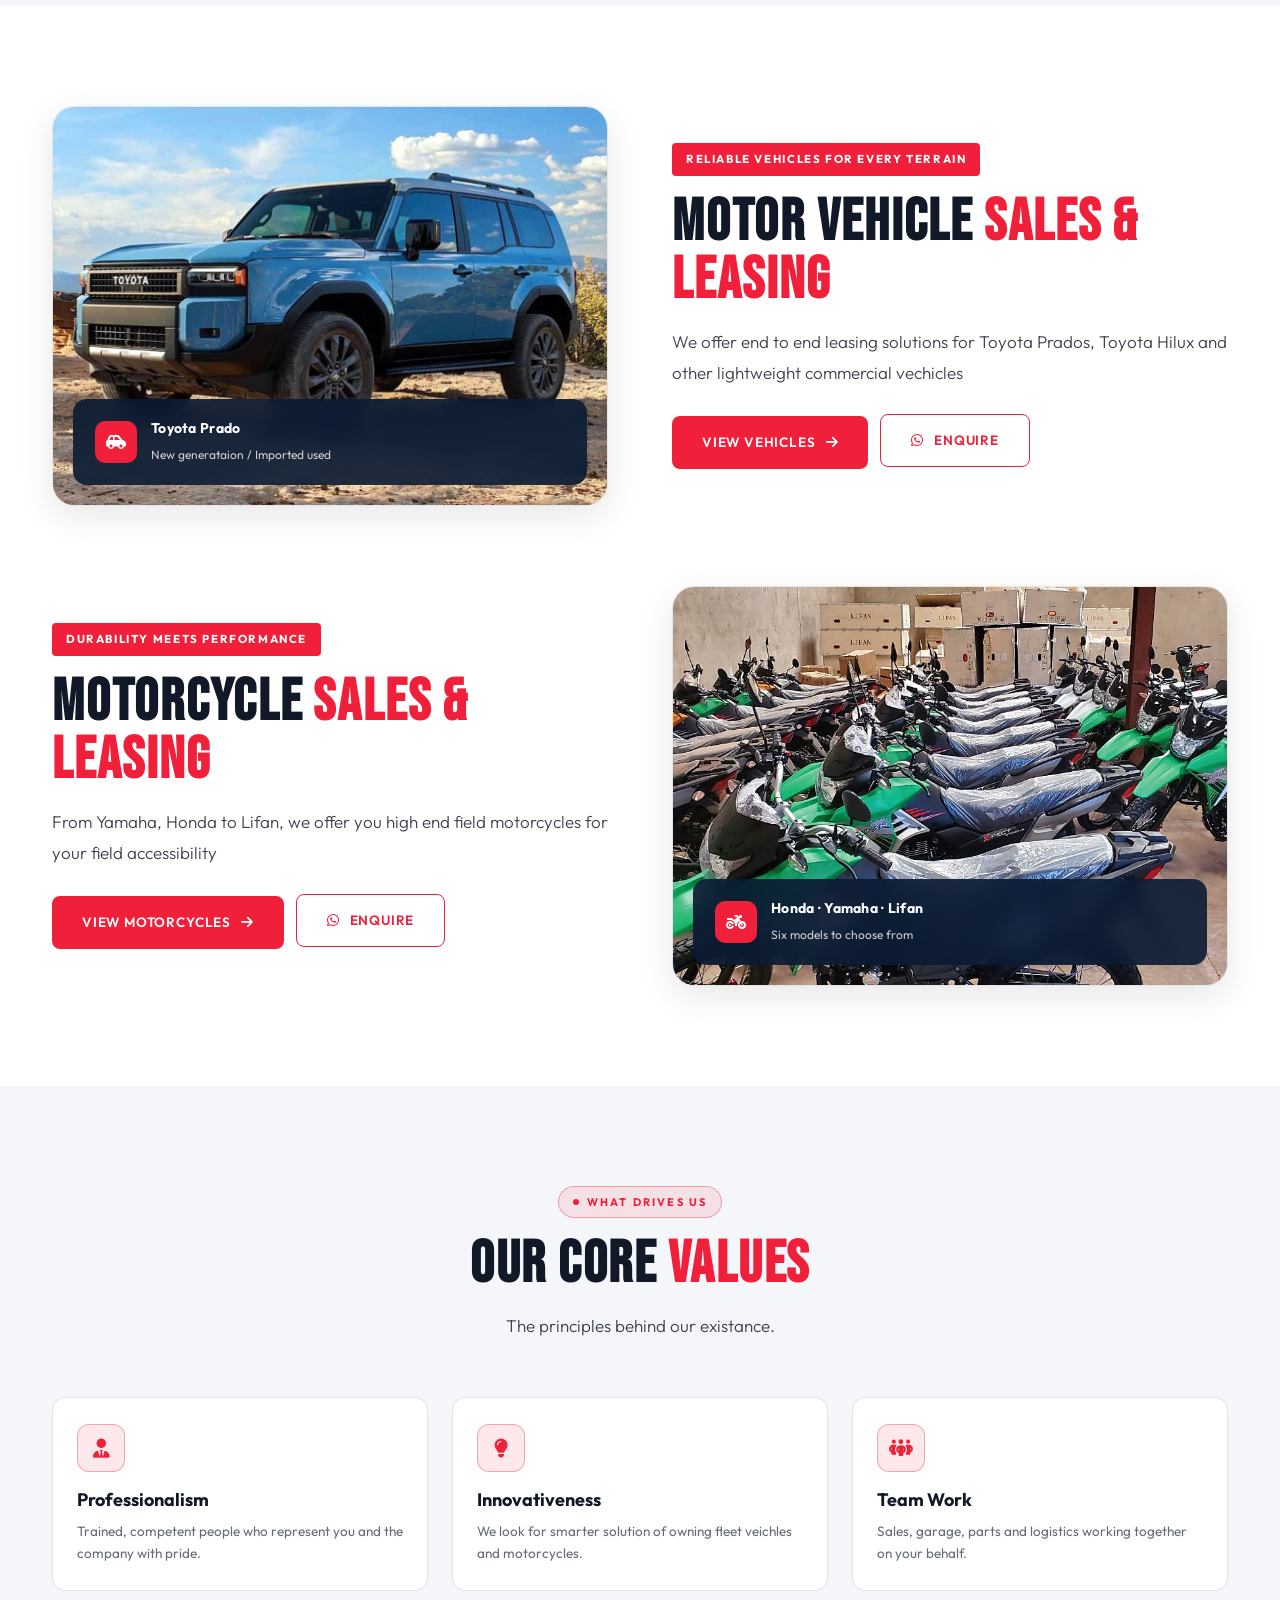
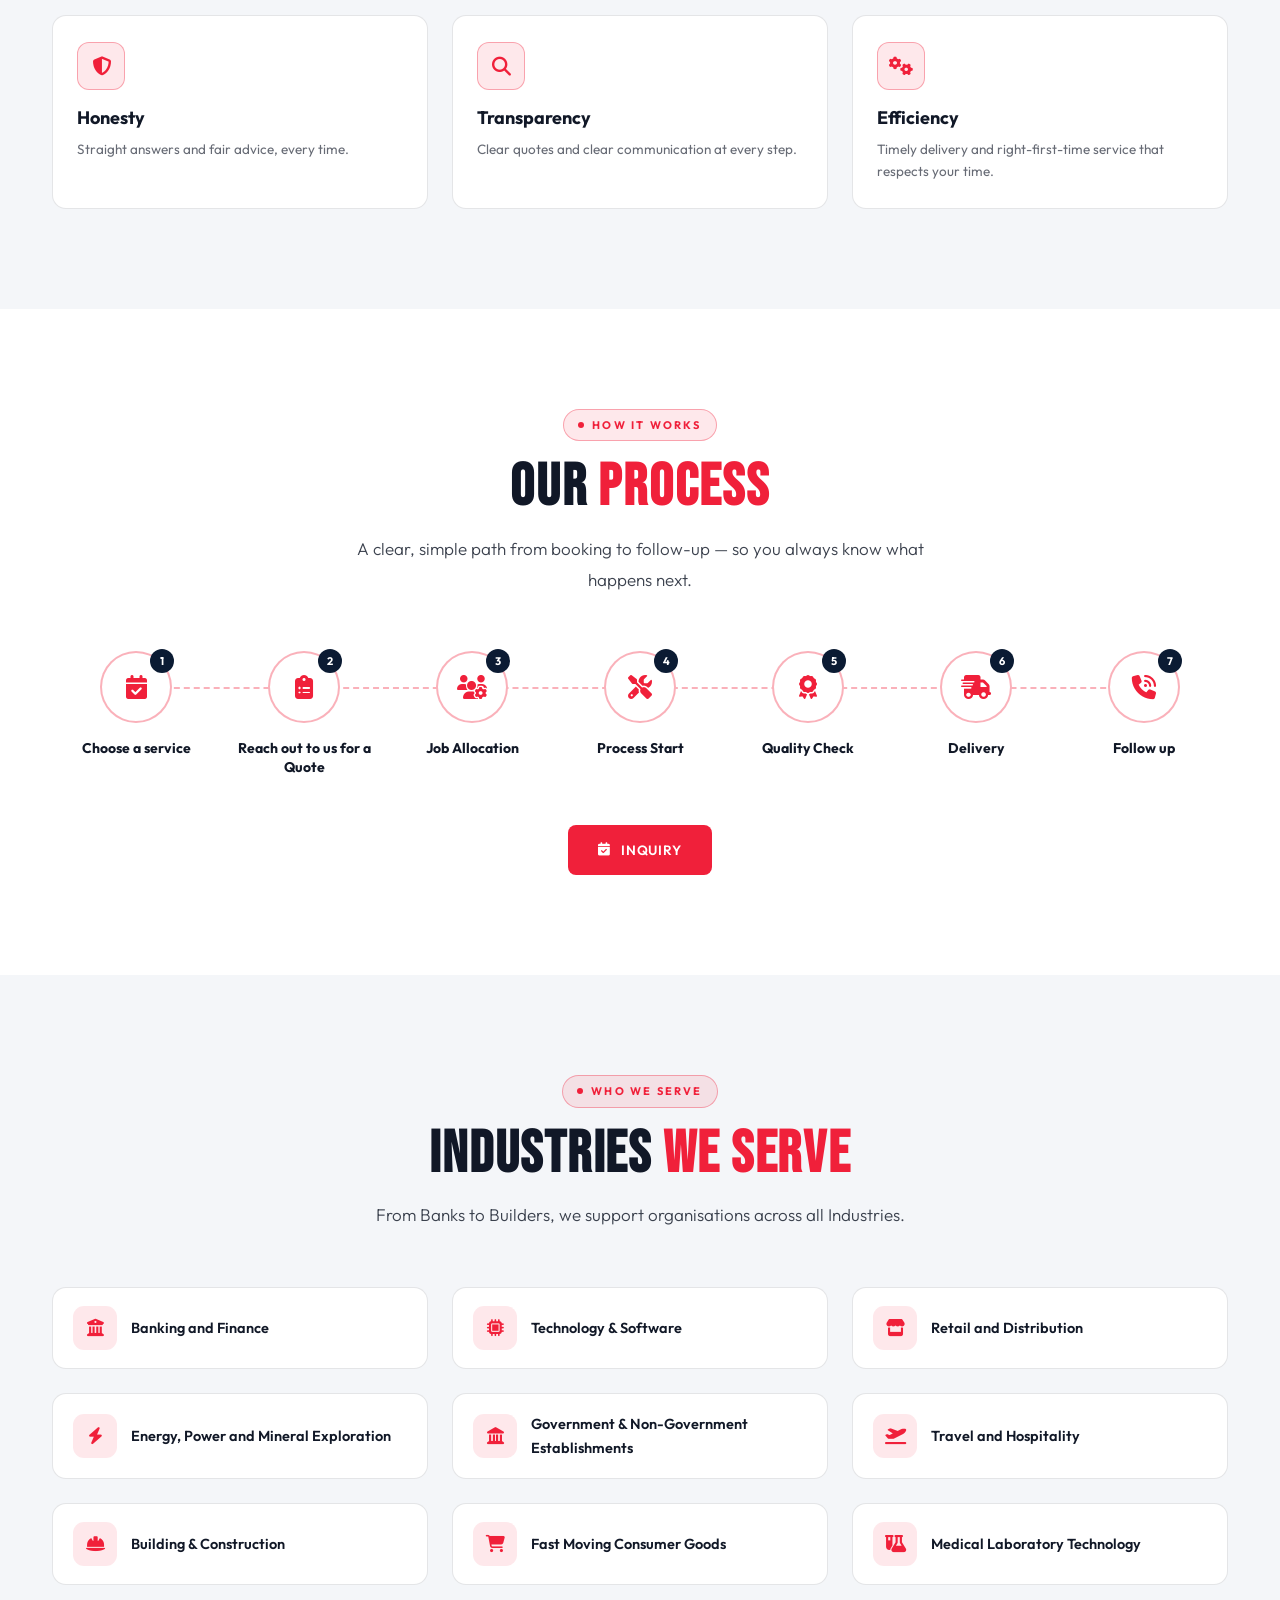
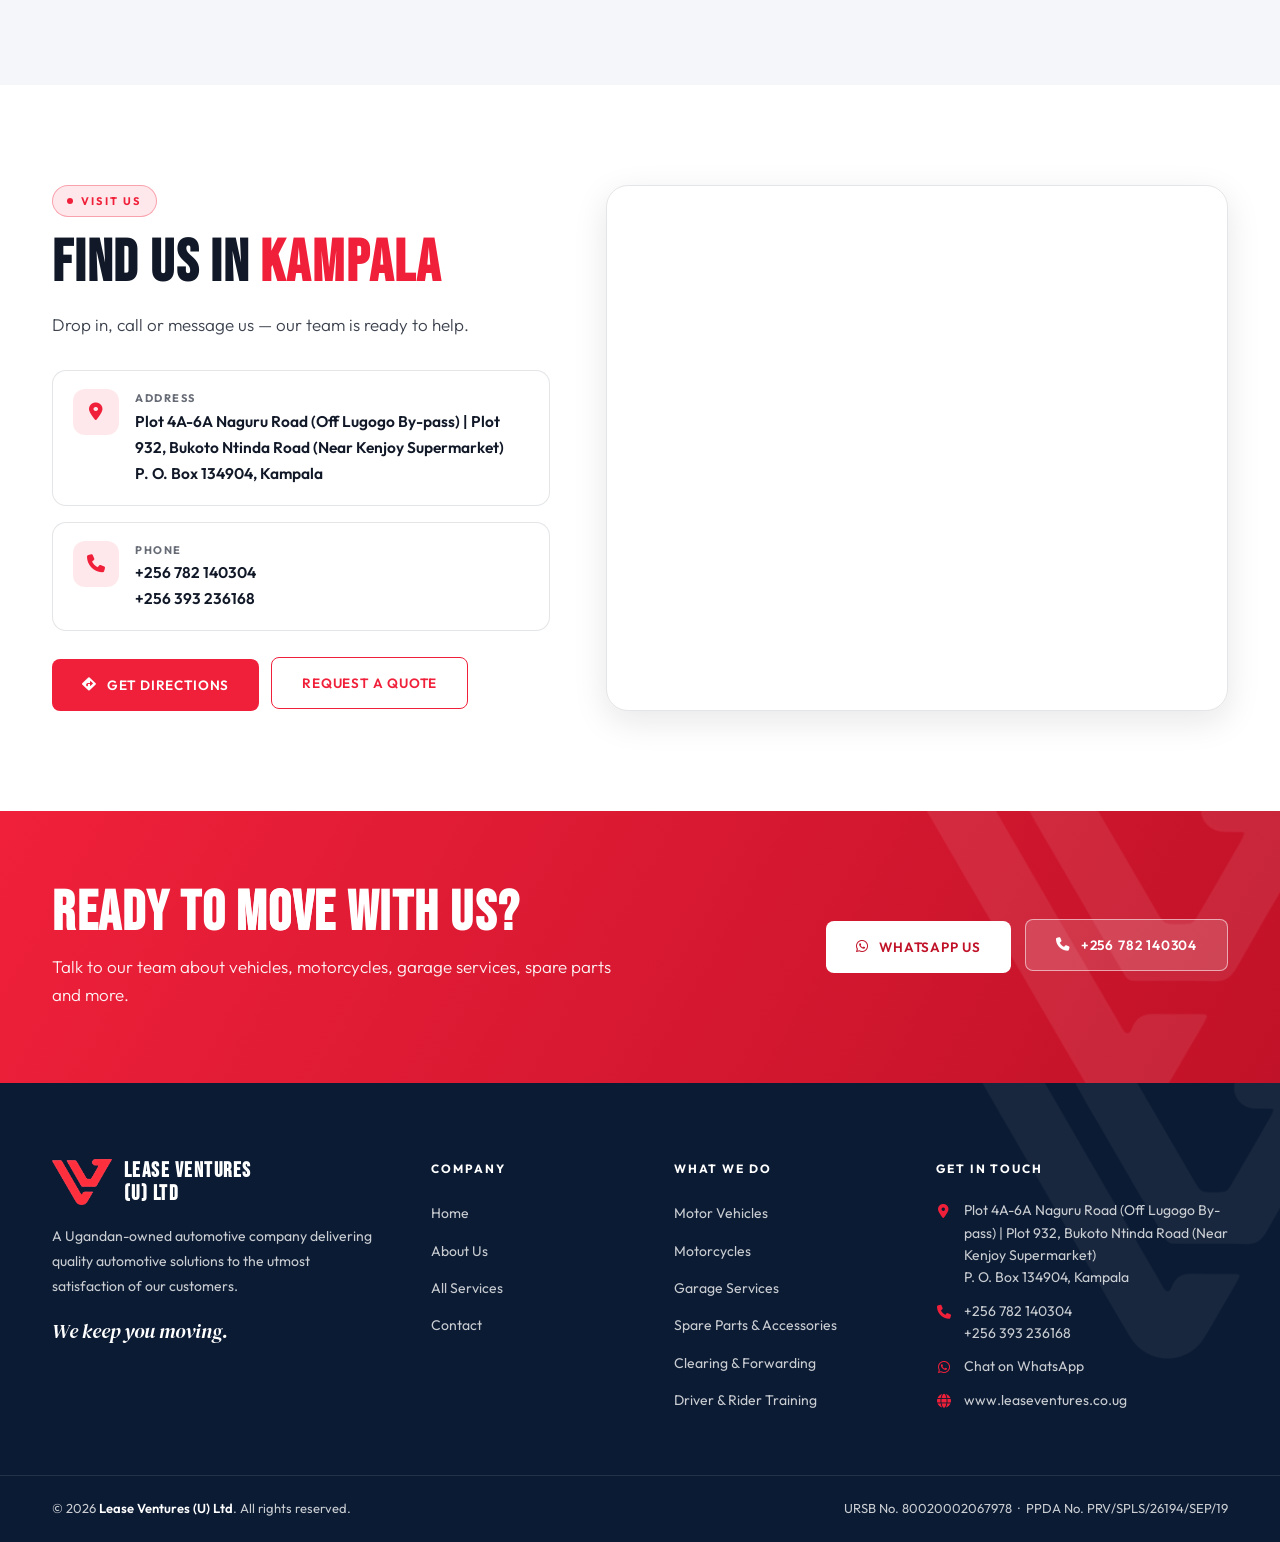
==== commit 7cd24208: "cache-busting-v2" ====
--- a/index.html
+++ b/index.html
@@ -15,8 +15,8 @@
     <link rel="preconnect" href="https://fonts.gstatic.com" crossorigin />
     <link href="https://fonts.googleapis.com/css2?family=Bebas+Neue&family=DM+Serif+Display:ital@0;1&family=Outfit:wght@300;400;500;600;700&display=swap" rel="stylesheet" />
     <link rel="stylesheet" href="https://cdnjs.cloudflare.com/ajax/libs/font-awesome/6.5.1/css/all.min.css" />
-    <script src="js/theme.js"></script>
-    <link rel="stylesheet" href="css/style.css" />
+    <script src="js/theme.js?v=2"></script>
+    <link rel="stylesheet" href="css/style.css?v=2" />
     <script type="application/ld+json">
         {
             "@context": "https://schema.org",
@@ -477,7 +477,7 @@
       class="fa-brands fa-whatsapp"></i></a>
     <button class="to-top" type="button" aria-label="Back to top"><i class="fa-solid fa-arrow-up"></i></button>
 
-    <script src="js/main.js"></script>
+    <script src="js/main.js?v=2"></script>
 </body>
 
 </html>
--- a/css/style.css
+++ b/css/style.css
@@ -225,9 +225,11 @@
 }
 
 .btn-outline {
-    border: 1px solid var(--line);
+    /* hover look is the default look */
+    border: 1px solid var(--red);
     background: var(--card);
-    color: var(--ink);
+    color: var(--red);
+    transform: translateY(-2px);
 }
 
 .btn-outline:hover {
@@ -247,8 +249,11 @@
 }
 
 .btn-ghost {
+    /* hover look is the default look */
     border: 1px solid rgba(255, 255, 255, .55);
-    color: #fff;
+    background: rgba(255, 255, 255, .14);
+    color: #fff;
+    transform: translateY(-2px);
 }
 
 .btn-ghost:hover {
@@ -1992,8 +1997,8 @@
 
 .wa-float {
     position: fixed;
-    left: 24px;
-    bottom: 24px;
+    right: 24px;
+    bottom: 90px;
     z-index: 900;
     width: 56px;
     height: 56px;
@@ -2185,8 +2190,8 @@
         align-items: flex-start;
     }
     .wa-float {
-        left: 16px;
-        bottom: 16px;
+        right: 16px;
+        bottom: 76px;
         width: 50px;
         height: 50px;
         font-size: 25px;
@@ -2316,7 +2321,8 @@
 }
 
 .mobile a.btn-outline {
-    border: 1px solid var(--line);
+    border: 1px solid var(--red);
+    color: var(--red);
     margin-top: 12px;
 }
 
